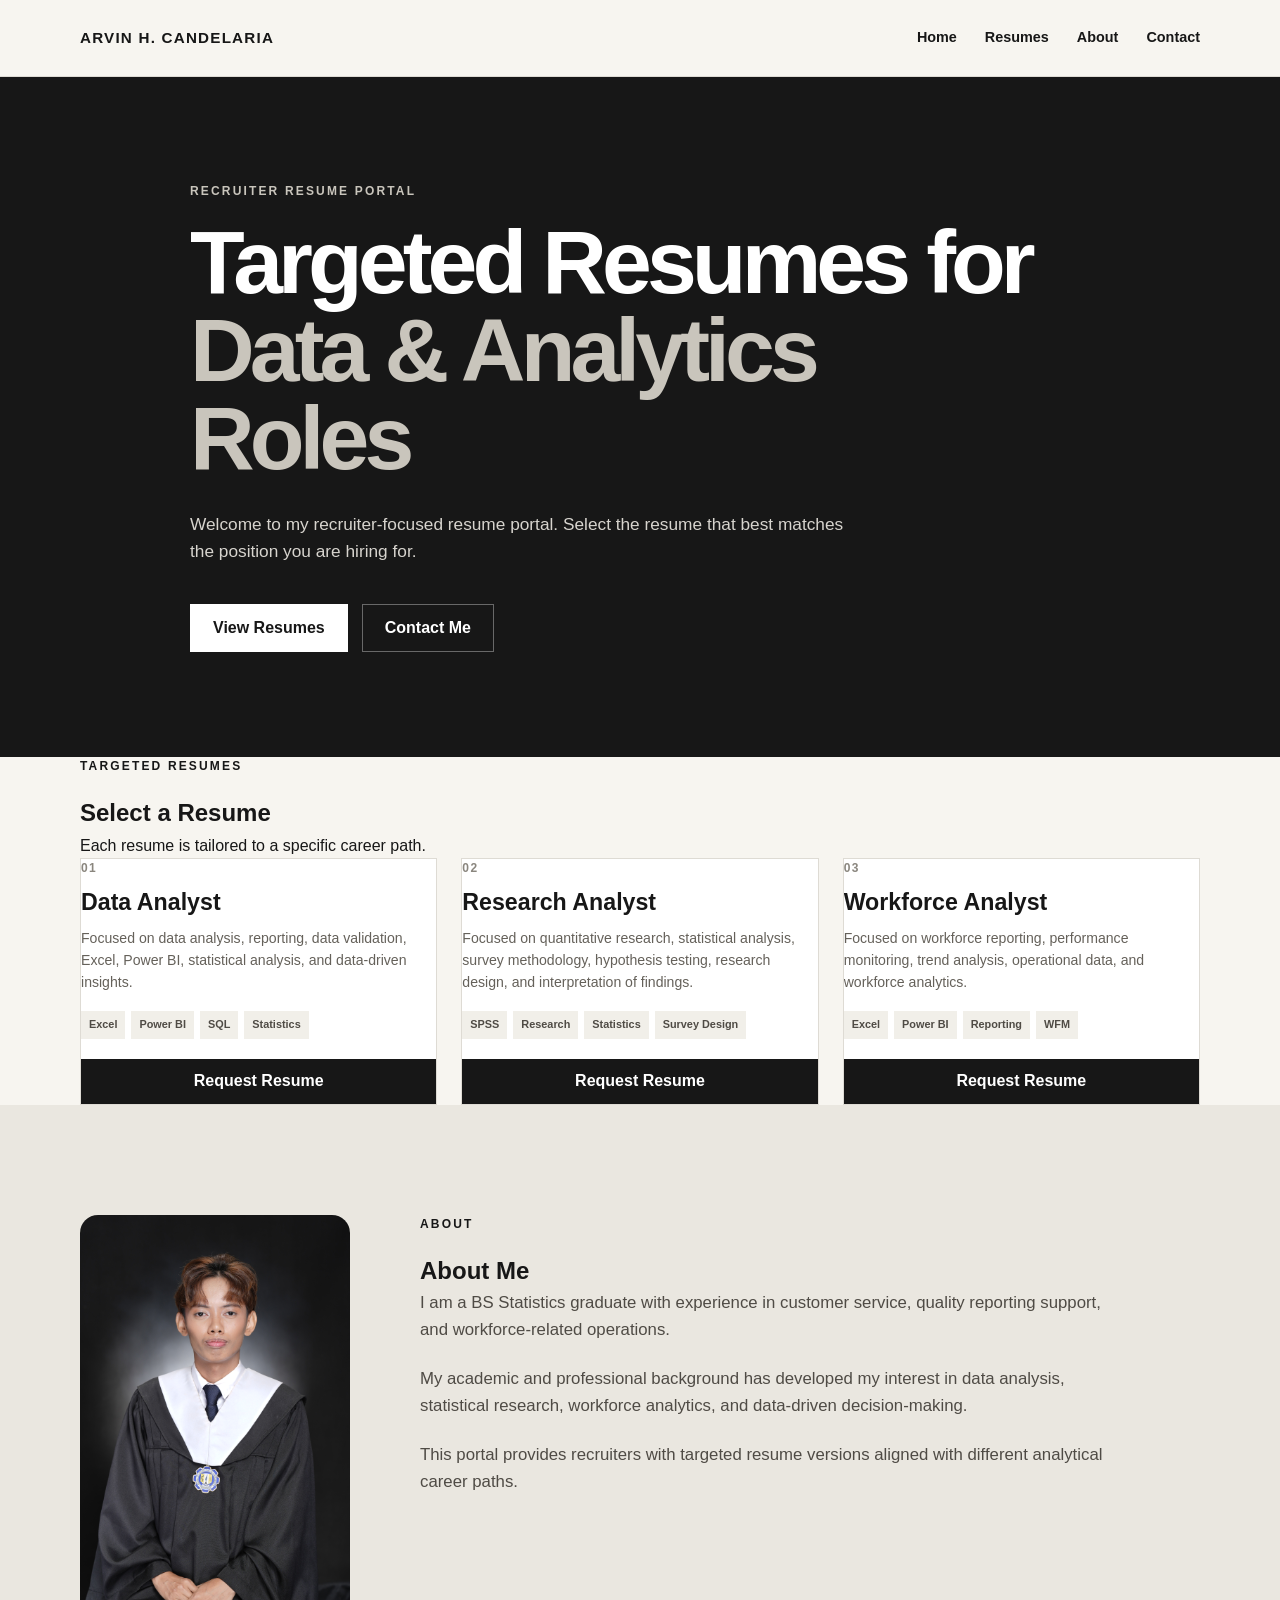
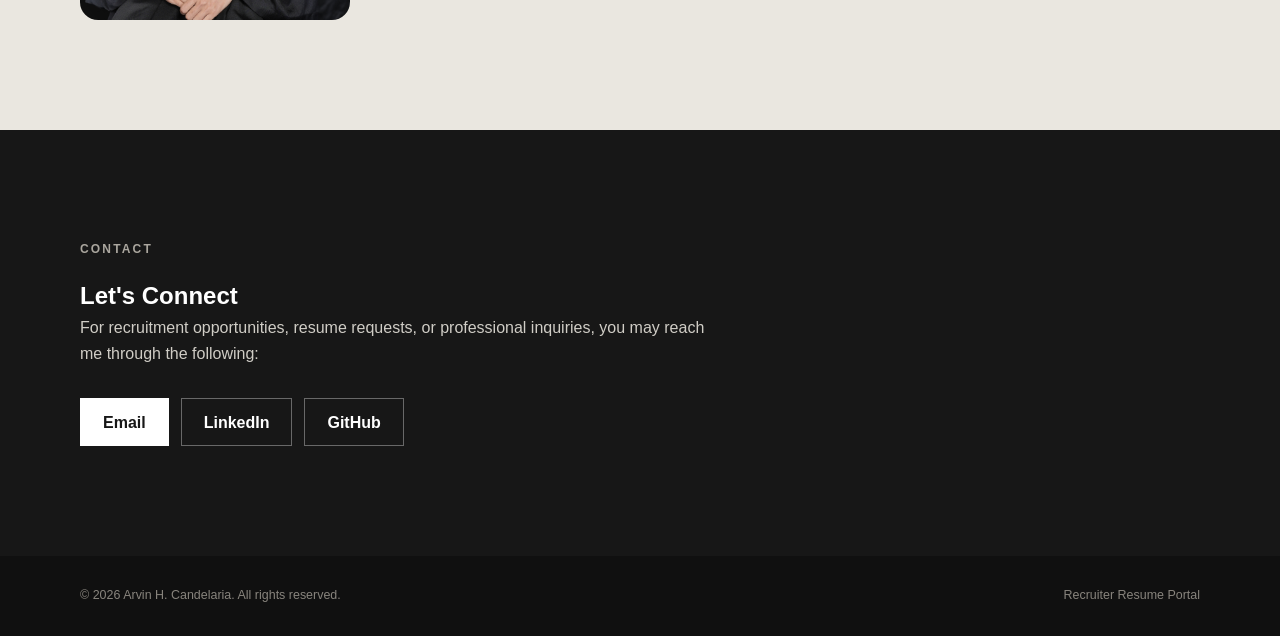
==== index.html @ 276e4432 "Refactor resumes section in index.html" ====
<!DOCTYPE html>
<html lang="en">
<head>
    <meta charset="UTF-8">
    <meta name="viewport" content="width=device-width, initial-scale=1.0">

    <title>Arvin H. Candelaria | Recruiter Resume Portal</title>

    <meta name="description"
          content="Recruiter-focused resume portal showcasing targeted resumes for Data Analyst, Research Analyst, and Workforce Analyst roles.">

    <link rel="stylesheet" href="style.css">
</head>

<body>

    <!-- ================= NAVIGATION ================= -->
    <header class="navbar">
        <div class="container nav-container">

            <a href="#home" class="logo">
                ARVIN H. CANDELARIA
            </a>

            <nav class="nav-links">
                <a href="#home">Home</a>
                <a href="#resumes">Resumes</a>
                <a href="#about">About</a>
                <a href="#contact">Contact</a>
            </nav>

        </div>
    </header>


    <!-- ================= HERO ================= -->
    <main>

        <section id="home" class="hero">
            <div class="container hero-content">

                <p class="eyebrow">RECRUITER RESUME PORTAL</p>

                <h1>
                    Targeted Resumes for
                    <span>Data & Analytics Roles</span>
                </h1>

                <p class="hero-description">
                    Welcome to my recruiter-focused resume portal.
                    Select the resume that best matches the position you are hiring for.
                </p>

                <div class="hero-buttons">
                    <a href="#resumes" class="primary-btn">
                        View Resumes
                    </a>

                    <a href="#contact" class="secondary-btn">
                        Contact Me
                    </a>
                </div>

            </div>
        </section>


        <!-- ================= RESUMES ================= -->
        <section id="resumes" class="resume-section">

            <div class="container">

                <div class="section-heading">
                    <p class="eyebrow">TARGETED RESUMES</p>

                    <h2>
                        Select a Resume
                    </h2>

                    <p>
                        Each resume is tailored to a specific career path.
                    </p>
                </div>


                <div class="resume-grid">

                    <!-- DATA ANALYST -->
                    <article class="resume-card">

                        <div class="card-number">
                            01
                        </div>

                        <h3>
                            Data Analyst
                        </h3>

                        <p>
                            Focused on data analysis, reporting, data validation,
                            Excel, Power BI, statistical analysis, and
                            data-driven insights.
                        </p>

                        <div class="skills-list">
                            <span>Excel</span>
                            <span>Power BI</span>
                            <span>SQL</span>
                            <span>Statistics</span>
                        </div>

                        <button
                            class="request-btn"
                            data-resume="Data Analyst Resume">
                            Request Resume
                        </button>

                    </article>


                    <!-- RESEARCH ANALYST -->
                    <article class="resume-card">

                        <div class="card-number">
                            02
                        </div>

                        <h3>
                            Research Analyst
                        </h3>

                        <p>
                            Focused on quantitative research, statistical analysis,
                            survey methodology, hypothesis testing, research design,
                            and interpretation of findings.
                        </p>

                        <div class="skills-list">
                            <span>SPSS</span>
                            <span>Research</span>
                            <span>Statistics</span>
                            <span>Survey Design</span>
                        </div>

                        <button
                            class="request-btn"
                            data-resume="Research Analyst Resume">
                            Request Resume
                        </button>

                    </article>


                    <!-- WORKFORCE ANALYST -->
                    <article class="resume-card">

                        <div class="card-number">
                            03
                        </div>

                        <h3>
                            Workforce Analyst
                        </h3>

                        <p>
                            Focused on workforce reporting, performance monitoring,
                            trend analysis, operational data, and workforce
                            analytics.
                        </p>

                        <div class="skills-list">
                            <span>Excel</span>
                            <span>Power BI</span>
                            <span>Reporting</span>
                            <span>WFM</span>
                        </div>

                        <button
                            class="request-btn"
                            data-resume="Workforce Analyst Resume">
                            Request Resume
                        </button>

                    </article>

                </div>

            </div>

        </section>


        <!-- ================= ABOUT ================= -->
        <section id="about" class="about-section">

            <div class="container about-content">

    <div class="about-photo">
        <img
            src="CHOSEN_2208_CANDELARIA_ARVIN22231.JPG"
            alt="GraduationPhoto">
    </div>

    <div class="about-info">

        <div class="section-heading">
            <p class="eyebrow">ABOUT</p>

            <h2>
                About Me
            </h2>
        </div>

        <div class="about-text">

            <p>
                I am a BS Statistics graduate with experience in
                customer service, quality reporting support, and
                workforce-related operations.
            </p>

            <p>
                My academic and professional background has developed
                my interest in data analysis, statistical research,
                workforce analytics, and data-driven decision-making.
            </p>

            <p>
                This portal provides recruiters with targeted resume
                versions aligned with different analytical career paths.
            </p>

        </div>

    </div>

</div>

        </section>


        <!-- ================= CONTACT ================= -->
        <section id="contact" class="contact-section">

            <div class="container contact-content">

                <p class="eyebrow">CONTACT</p>

                <h2>
                    Let's Connect
                </h2>

                <p>
    For recruitment opportunities, resume requests,
    or professional inquiries, you may reach me through
    the following:

                <div class="contact-buttons">

                    <a
                        href="mailto:arvin.candelaria0410@gmail.com"
                        class="primary-btn">
                        Email
                    </a>

                    <a
                        href="https://www.linkedin.com/in/arvincandelaria/"
                        target="_blank"
                        rel="noopener noreferrer"
                        class="secondary-btn">
                        LinkedIn
                    </a>

                    <a
                        href="https://github.com/arvincandelaria-lab"
                        target="_blank"
                        rel="noopener noreferrer"
                        class="secondary-btn">
                        GitHub
                    </a>

                </div>

            </div>

        </section>

    </main>


    <!-- ================= FOOTER ================= -->
    <footer class="footer">

        <div class="container">

            <p>
                © 2026 Arvin H. Candelaria. All rights reserved.
            </p>

            <p>
                Recruiter Resume Portal
            </p>

        </div>

    </footer>


    <!-- ================= REQUEST RESUME MODAL ================= -->

    <div
        id="resumeModal"
        class="modal"
        aria-hidden="true">

        <div class="modal-overlay"></div>

        <div
            class="modal-content"
            role="dialog"
            aria-modal="true"
            aria-labelledby="modalTitle">

            <button
                type="button"
                class="close-modal"
                aria-label="Close">
                &times;
            </button>

            <p class="eyebrow">
                RESUME REQUEST
            </p>

            <h2 id="modalTitle">
                Request Resume
            </h2>

            <p class="modal-description">
                Please provide your professional information.
                Your request will be reviewed before the appropriate
                resume is provided.
            </p>


            <!-- FORM -->
            <form
                id="resumeRequestForm"
                action="https://formspree.io/f/xqpkykqa"
                method="POST">

                <!-- Hidden fields -->
                <input
                    type="hidden"
                    name="requested_resume"
                    id="requestedResume">

                <input
                    type="hidden"
                    name="_subject"
                    id="emailSubject"
                    value="Resume Request">

                <!-- Honeypot spam protection -->
                <input
                    type="text"
                    name="_gotcha"
                    style="display:none">


                <!-- NAME -->
                <div class="form-group">

                    <label for="name">
                        Full Name *
                    </label>

                    <input
                        type="text"
                        id="name"
                        name="name"
                        placeholder="Your full name"
                        required>

                </div>


                <!-- COMPANY -->
                <div class="form-group">

                    <label for="company">
                        Company *
                    </label>

                    <input
                        type="text"
                        id="company"
                        name="company"
                        placeholder="Company name"
                        required>

                </div>


                <!-- EMAIL -->
                <div class="form-group">

                    <label for="email">
                        Work Email *
                    </label>

                    <input
                        type="email"
                        id="email"
                        name="email"
                        placeholder="name@company.com"
                        required>

                </div>


                <!-- POSITION -->
                <div class="form-group">

                    <label for="position">
                        Position Hiring For *
                    </label>

                    <input
                        type="text"
                        id="position"
                        name="position"
                        placeholder="e.g. Data Analyst"
                        required>

                </div>


                <!-- MESSAGE -->
                <div class="form-group">

                    <label for="message">
                        Message
                    </label>

                    <textarea
                        id="message"
                        name="message"
                        rows="4"
                        placeholder="Optional message"></textarea>

                </div>


                <!-- SUBMIT -->
                <button
                    type="submit"
                    class="submit-btn">
                    Submit Resume Request
                </button>

                <p class="form-note">
                    Your information will be used only to respond
                    to your resume request.
                </p>

            </form>

        </div>

    </div>


    <!-- JAVASCRIPT -->
    <script src="script.js"></script>

</body>
</html>
---- style.css ----
/* =========================
   RESET & GLOBAL
========================= */

* {
    margin: 0;
    padding: 0;
    box-sizing: border-box;
}

html {
    scroll-behavior: smooth;
}

body {
    font-family: Arial, Helvetica, sans-serif;
    background: #f7f5f0;
    color: #171717;
    line-height: 1.6;
}

a {
    color: inherit;
    text-decoration: none;
}

button,
input,
textarea {
    font: inherit;
}

.container {
    width: min(1120px, 90%);
    margin: 0 auto;
}


/* =========================
   NAVIGATION
========================= */

.navbar {
    position: sticky;
    top: 0;
    z-index: 1000;
    background: rgba(247, 245, 240, 0.96);
    border-bottom: 1px solid #dedbd4;
    backdrop-filter: blur(10px);
}

.nav-container {
    min-height: 76px;
    display: flex;
    align-items: center;
    justify-content: space-between;
    gap: 30px;
}

.logo {
    font-size: 0.95rem;
    font-weight: 800;
    letter-spacing: 0.08em;
}

.nav-links {
    display: flex;
    align-items: center;
    gap: 28px;
}

.nav-links a {
    font-size: 0.9rem;
    font-weight: 600;
    transition: opacity 0.2s ease;
}

.nav-links a:hover {
    opacity: 0.55;
}


/* =========================
   HERO
========================= */

.hero {
    min-height: 680px;
    display: flex;
    align-items: center;
    padding: 100px 0;
    background: #171717;
    color: #ffffff;
}

.hero-content {
    max-width: 900px;
}

.eyebrow {
    margin-bottom: 18px;
    font-size: 0.75rem;
    font-weight: 800;
    letter-spacing: 0.18em;
    text-transform: uppercase;
}

.hero .eyebrow {
    color: #c9c5bc;
}

.hero h1 {
    max-width: 850px;
    margin-bottom: 28px;
    font-size: clamp(3rem, 7vw, 6.5rem);
    line-height: 0.98;
    letter-spacing: -0.055em;
}

.hero h1 span {
    display: block;
    color: #c9c5bc;
}

.hero-description {
    max-width: 680px;
    margin-bottom: 38px;
    color: #d7d4ce;
    font-size: 1.08rem;
}

.hero-buttons {
    display: flex;
    flex-wrap: wrap;
    gap: 14px;
}


/* =========================
   BUTTONS
========================= */

.primary-btn,
.secondary-btn,
.request-btn,
.submit-btn {
    display: inline-flex;
    align-items: center;
    justify-content: center;
    min-height: 48px;
    padding: 0 22px;
    border: 1px solid transparent;
    cursor: pointer;
    font-weight: 700;
    transition:
        transform 0.2s ease,
        background 0.2s ease,
        color 0.2s ease,
        border-color 0.2s ease;
}

.primary-btn:hover,
.secondary-btn:hover,
.request-btn:hover,
.submit-btn:hover {
    transform: translateY(-2px);
}

.primary-btn {
    background: #ffffff;
    color: #171717;
}

.primary-btn:hover {
    background: #e8e5df;
}

.secondary-btn {
    background: transparent;
    color: #ffffff;
    border-color: #686868;
}

.secondary-btn:hover {
    background: #ffffff;
    color: #171717;
}


```css

/* =========================
   RESUME GRID
========================= */

.resume-grid {
  width: 100%;
  display: grid;

  grid-template-columns: repeat(3, minmax(0, 1fr));

  gap: 22px;
  align-items: stretch;
}


/* =========================
   RESUME CARD
========================= */

.resume-card {
  min-width: 0;
  min-height: 500px;

  display: flex;
  flex-direction: column;

  padding: 0;

  background: #ffffff;
  border: 1px solid #dedbd4;

  overflow: hidden;

  transition:
    transform 0.25s ease,
    box-shadow 0.25s ease;
}

.resume-card:hover {
  transform: translateY(-7px);
  box-shadow: 0 18px 45px rgba(0, 0, 0, 0.08);
}


/* =========================
   IMAGE
========================= */

.card-image {
  width: 100%;
  height: 170px;

  overflow: hidden;
  flex-shrink: 0;

  background: #eeeae3;
}

.card-image img {
  width: 100%;
  height: 100%;

  display: block;

  object-fit: cover;
  object-position: center;

  transition: transform 0.4s ease;
}

.resume-card:hover .card-image img {
  transform: scale(1.04);
}


/* =========================
   CONTENT
========================= */

.card-content {
  flex: 1;

  display: flex;
  flex-direction: column;

  padding: 25px;
}

.card-number {
  margin-bottom: 12px;

  color: #8a867e;
  font-size: 0.75rem;
  font-weight: 800;
  letter-spacing: 0.12em;
}

.resume-card h3 {
  margin-bottom: 12px;

  font-size: 1.45rem;
  line-height: 1.1;
}

.resume-card p {
  margin-bottom: 18px;

  color: #65615a;
  font-size: 0.88rem;
  line-height: 1.55;
}

.skills-list {
  display: flex;
  flex-wrap: wrap;

  gap: 6px;

  margin-bottom: 20px;
}

.skills-list span {
  padding: 5px 8px;

  background: #f1efe9;

  color: #4f4b45;

  font-size: 0.68rem;
  font-weight: 700;
}

.request-btn {
  width: 100%;

  margin-top: auto;

  min-height: 45px;

  background: #171717;
  color: #ffffff;
}

.request-btn:hover {
  background: #343434;
}


/* =========================
   TABLET
========================= */

@media (max-width: 900px) {

  .resume-grid {
    grid-template-columns: 1fr;
  }

}


/* =========================
   MOBILE
========================= */

@media (max-width: 650px) {

  .resume-grid {
    grid-template-columns: 1fr;
    gap: 18px;
  }

  .card-image {
    height: 190px;
  }

  .card-content {
    padding: 22px;
  }

}


/* =========================
   ABOUT
========================= */

.about-section {
    padding: 110px 0;
    background: #eae7e0;
}

.about-content {
    display: grid;
    grid-template-columns: 270px minmax(0, 1fr);
    gap: 70px;
    align-items: stretch;
}

/* LEFT PHOTO */
.about-photo {
    width: 270px;
    height: 100%;
    min-height: 0;
    margin: 0;
    overflow: hidden;
    border-radius: 18px;
    align-self: stretch;
}

.about-photo img {
    width: 100%;
    height: 100%;
    display: block;
    object-fit: cover;
    object-position: center 20%;
}

/* RIGHT CONTENT */
.about-info {
    min-width: 0;
}

.about-text {
    max-width: 700px;
}

.about-text p {
    margin-bottom: 22px;
    color: #4f4b45;
    font-size: 1.05rem;
}

/* =========================
   CONTACT
========================= */

.contact-section {
    padding: 110px 0;
    background: #171717;
    color: #ffffff;
}

.contact-section .eyebrow {
    color: #aaa69e;
}

.contact-section p:not(.eyebrow) {
    max-width: 650px;
    margin-bottom: 32px;
    color: #d0cdc6;
}

.contact-buttons {
    display: flex;
    flex-wrap: wrap;
    gap: 12px;
}

.contact-buttons .secondary-btn {
    color: #ffffff;
}


/* =========================
   FOOTER
========================= */

.footer {
    padding: 30px 0;
    background: #101010;
    color: #88847d;
    font-size: 0.78rem;
}

.footer .container {
    display: flex;
    justify-content: space-between;
    gap: 20px;
}


/* =========================
   MODAL
========================= */

.modal {
    position: fixed;
    inset: 0;
    z-index: 2000;
    display: none;
    align-items: center;
    justify-content: center;
    padding: 25px;
}

.modal.active {
    display: flex;
}

.modal-overlay {
    position: absolute;
    inset: 0;
    background: rgba(0, 0, 0, 0.72);
}

.modal-content {
    position: relative;
    z-index: 1;
    width: min(620px, 100%);
    max-height: 90vh;
    overflow-y: auto;
    padding: 45px;
    background: #ffffff;
    color: #171717;
    box-shadow: 0 25px 80px rgba(0, 0, 0, 0.3);
}

.close-modal {
    position: absolute;
    top: 16px;
    right: 20px;
    width: 38px;
    height: 38px;
    border: none;
    background: transparent;
    color: #444;
    cursor: pointer;
    font-size: 2rem;
    line-height: 1;
}

.modal-content .eyebrow {
    color: #68645d;
}

.modal-content h2 {
    margin-bottom: 12px;
    font-size: 2.2rem;
    letter-spacing: -0.04em;
}

.modal-description {
    margin-bottom: 30px;
    color: #68645d;
    font-size: 0.92rem;
}


/* =========================
   FORM
========================= */

.form-group {
    margin-bottom: 19px;
}

.form-group label {
    display: block;
    margin-bottom: 7px;
    font-size: 0.82rem;
    font-weight: 800;
}

.form-group input,
.form-group textarea {
    width: 100%;
    padding: 13px 14px;
    border: 1px solid #d5d1c9;
    outline: none;
    background: #faf9f6;
    color: #171717;
    transition: border-color 0.2s ease;
}

.form-group input:focus,
.form-group textarea:focus {
    border-color: #171717;
}

.form-group textarea {
    resize: vertical;
    min-height: 110px;
}

.submit-btn {
    width: 100%;
    margin-top: 5px;
    background: #171717;
    color: #ffffff;
}

.submit-btn:hover {
    background: #343434;
}

.form-note {
    margin-top: 14px;
    color: #858178;
    font-size: 0.72rem;
    text-align: center;
}


/* =========================
   RESPONSIVE
========================= */

@media (max-width: 900px) {

    .resume-grid {
        grid-template-columns: 1fr;
    }

    .resume-card {
        min-height: auto;
    }

    .about-content {
        grid-template-columns: 1fr;
        gap: 35px;
    }

    .hero {
        min-height: 600px;
    }
}


@media (max-width: 650px) {

    .nav-container {
        min-height: 65px;
    }

    .nav-links {
        display: none;
    }

    .hero {
        padding: 80px 0;
    }

    .hero h1 {
        font-size: clamp(2.8rem, 14vw, 4.5rem);
    }

    .hero-description {
        font-size: 0.98rem;
    }

    .resume-section,
    .about-section,
    .contact-section {
        padding: 80px 0;
    }

    .resume-card {
        padding: 30px;
    }

    .modal-content {
        padding: 35px 25px;
    }

    .footer .container {
        flex-direction: column;
    }

    .primary-btn,
    .secondary-btn {
        width: 100%;
    }
}

/* =====================================
   FORCE RESUME CARDS TO 3 COLUMNS
===================================== */

#resumes .resume-grid {
    display: grid !important;
    grid-template-columns: repeat(3, minmax(0, 1fr)) !important;
    gap: 24px !important;
    width: 100% !important;
}

#resumes .resume-card {
    width: 100% !important;
    min-width: 0 !important;
    min-height: 0 !important;
    height: 100% !important;
    padding: 0 !important;
    display: flex !important;
    flex-direction: column !important;
}


/* IMAGE */

#resumes .card-image {
    width: 100%;
    height: 180px;
    overflow: hidden;
    flex-shrink: 0;
}

#resumes .card-image img {
    width: 100%;
    height: 100%;
    display: block;
    object-fit: cover;
}


/* CONTENT */

#resumes .card-content {
    flex: 1;
    display: flex;
    flex-direction: column;
    padding: 25px;
}


/* BUTTON */

#resumes .request-btn {
    margin-top: auto;
}


/* ONLY TABLET / MOBILE */

@media (max-width: 900px) {

    #resumes .resume-grid {
        grid-template-columns: repeat(2, minmax(0, 1fr)) !important;
    }

}

@media (max-width: 600px) {

    #resumes .resume-grid {
        grid-template-columns: 1fr !important;
    }

}
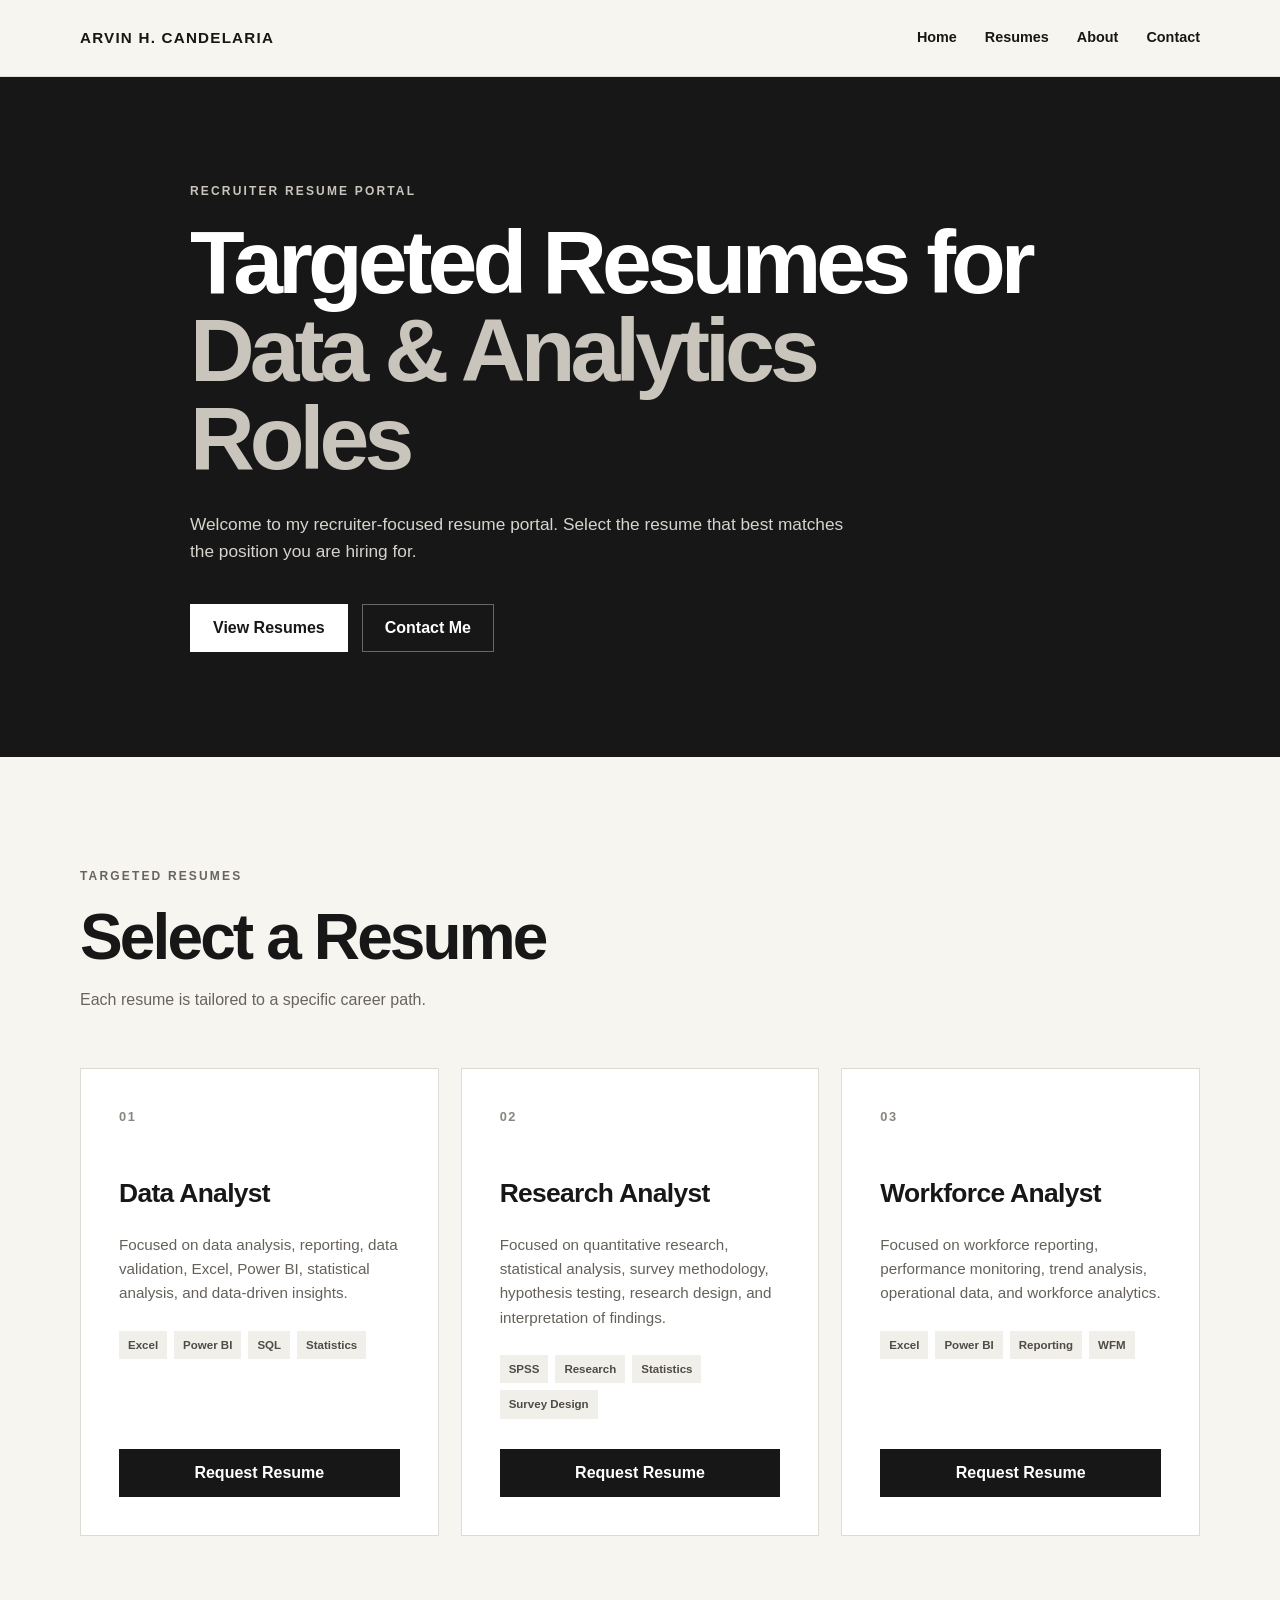
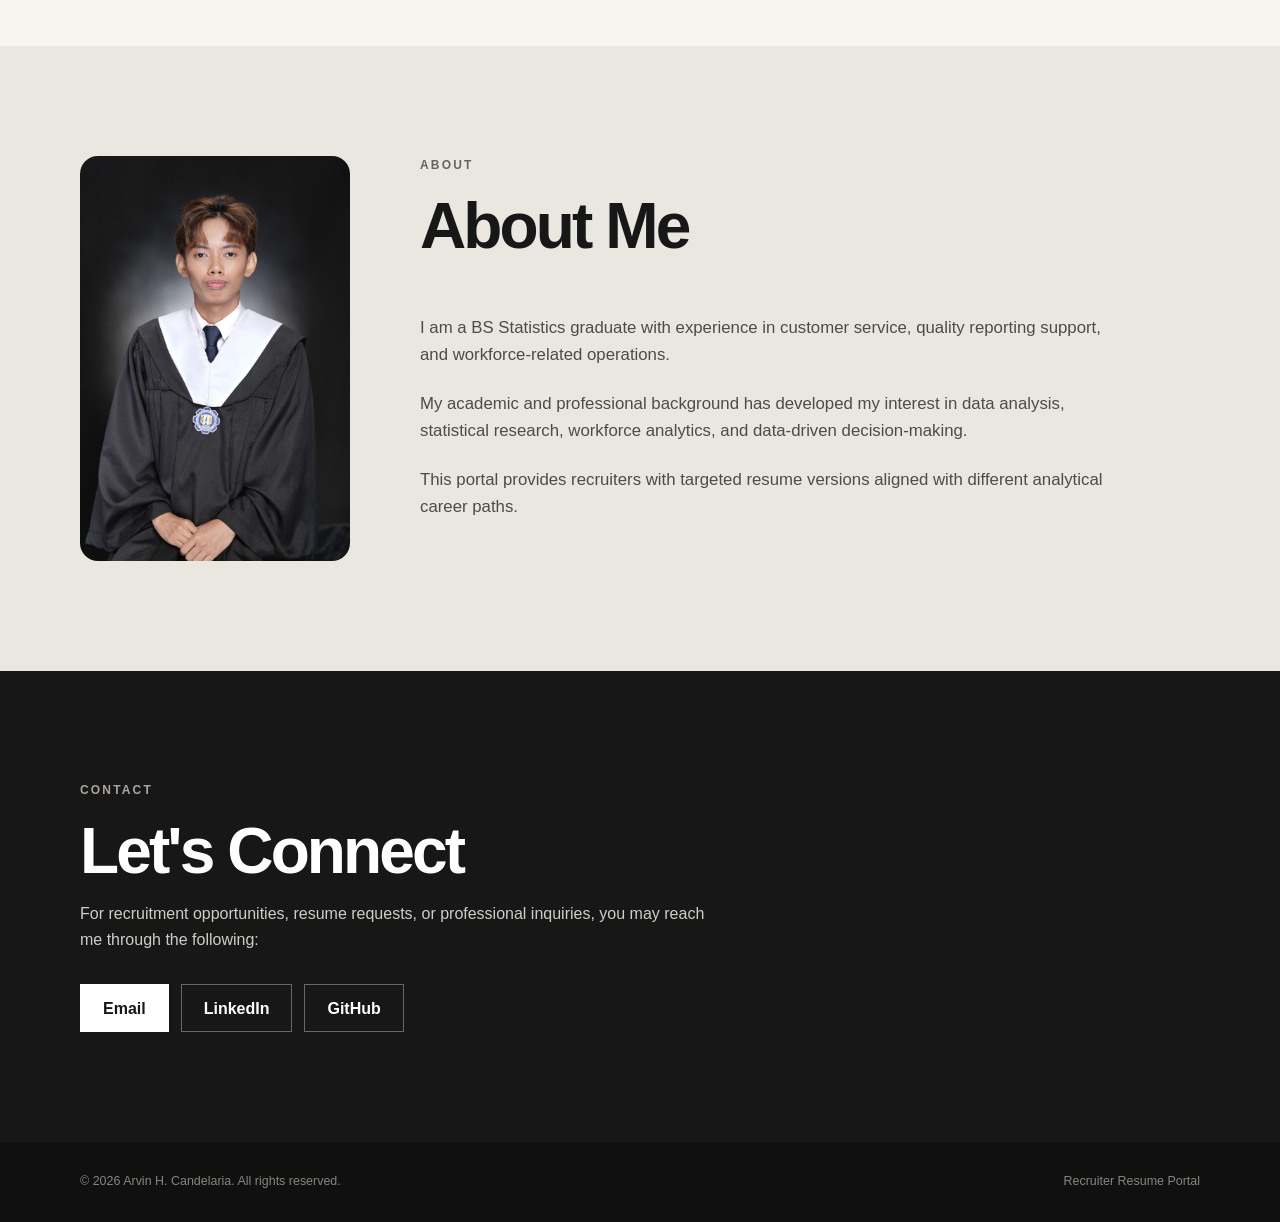
==== commit e5bf6f3b: "Fix HTML formatting issues" ====
--- a/index.html
+++ b/index.html
@@ -476,3 +476,4 @@
 
 </body>
 </html>
+
--- a/style.css
+++ b/style.css
@@ -187,188 +187,105 @@
 }
 
 
-```css
-
-/* =========================
-   RESUME GRID
-========================= */
+/* =========================
+   RESUME SECTION
+========================= */
+
+.resume-section {
+    padding: 110px 0;
+    background: #f7f5f0;
+}
+
+.section-heading {
+    max-width: 700px;
+    margin-bottom: 55px;
+}
+
+.section-heading .eyebrow {
+    color: #68645d;
+}
+
+.section-heading h2,
+.about-section h2,
+.contact-section h2 {
+    margin-bottom: 16px;
+    font-size: clamp(2.3rem, 5vw, 4rem);
+    line-height: 1.05;
+    letter-spacing: -0.045em;
+}
+
+.section-heading p:last-child {
+    color: #68645d;
+}
 
 .resume-grid {
-  width: 100%;
-  display: grid;
-
-  grid-template-columns: repeat(3, minmax(0, 1fr));
-
-  gap: 22px;
-  align-items: stretch;
-}
-
-
-/* =========================
-   RESUME CARD
-========================= */
+    display: grid;
+    grid-template-columns: repeat(3, 1fr);
+    gap: 22px;
+}
 
 .resume-card {
-  min-width: 0;
-  min-height: 500px;
-
-  display: flex;
-  flex-direction: column;
-
-  padding: 0;
-
-  background: #ffffff;
-  border: 1px solid #dedbd4;
-
-  overflow: hidden;
-
-  transition:
-    transform 0.25s ease,
-    box-shadow 0.25s ease;
+    position: relative;
+    min-height: 450px;
+    display: flex;
+    flex-direction: column;
+    padding: 38px;
+    background: #ffffff;
+    border: 1px solid #dedbd4;
+    transition:
+        transform 0.25s ease,
+        box-shadow 0.25s ease;
 }
 
 .resume-card:hover {
-  transform: translateY(-7px);
-  box-shadow: 0 18px 45px rgba(0, 0, 0, 0.08);
-}
-
-
-/* =========================
-   IMAGE
-========================= */
-
-.card-image {
-  width: 100%;
-  height: 170px;
-
-  overflow: hidden;
-  flex-shrink: 0;
-
-  background: #eeeae3;
-}
-
-.card-image img {
-  width: 100%;
-  height: 100%;
-
-  display: block;
-
-  object-fit: cover;
-  object-position: center;
-
-  transition: transform 0.4s ease;
-}
-
-.resume-card:hover .card-image img {
-  transform: scale(1.04);
-}
-
-
-/* =========================
-   CONTENT
-========================= */
-
-.card-content {
-  flex: 1;
-
-  display: flex;
-  flex-direction: column;
-
-  padding: 25px;
+    transform: translateY(-7px);
+    box-shadow: 0 18px 45px rgba(0, 0, 0, 0.08);
 }
 
 .card-number {
-  margin-bottom: 12px;
-
-  color: #8a867e;
-  font-size: 0.75rem;
-  font-weight: 800;
-  letter-spacing: 0.12em;
+    margin-bottom: 45px;
+    color: #8a867e;
+    font-size: 0.8rem;
+    font-weight: 800;
+    letter-spacing: 0.12em;
 }
 
 .resume-card h3 {
-  margin-bottom: 12px;
-
-  font-size: 1.45rem;
-  line-height: 1.1;
+    margin-bottom: 18px;
+    font-size: 1.65rem;
+    letter-spacing: -0.025em;
 }
 
 .resume-card p {
-  margin-bottom: 18px;
-
-  color: #65615a;
-  font-size: 0.88rem;
-  line-height: 1.55;
+    margin-bottom: 25px;
+    color: #65615a;
+    font-size: 0.95rem;
 }
 
 .skills-list {
-  display: flex;
-  flex-wrap: wrap;
-
-  gap: 6px;
-
-  margin-bottom: 20px;
+    display: flex;
+    flex-wrap: wrap;
+    gap: 7px;
+    margin-bottom: 30px;
 }
 
 .skills-list span {
-  padding: 5px 8px;
-
-  background: #f1efe9;
-
-  color: #4f4b45;
-
-  font-size: 0.68rem;
-  font-weight: 700;
+    padding: 5px 9px;
+    background: #f1efe9;
+    color: #4f4b45;
+    font-size: 0.72rem;
+    font-weight: 700;
 }
 
 .request-btn {
-  width: 100%;
-
-  margin-top: auto;
-
-  min-height: 45px;
-
-  background: #171717;
-  color: #ffffff;
+    width: 100%;
+    margin-top: auto;
+    background: #171717;
+    color: #ffffff;
 }
 
 .request-btn:hover {
-  background: #343434;
-}
-
-
-/* =========================
-   TABLET
-========================= */
-
-@media (max-width: 900px) {
-
-  .resume-grid {
-    grid-template-columns: 1fr;
-  }
-
-}
-
-
-/* =========================
-   MOBILE
-========================= */
-
-@media (max-width: 650px) {
-
-  .resume-grid {
-    grid-template-columns: 1fr;
-    gap: 18px;
-  }
-
-  .card-image {
-    height: 190px;
-  }
-
-  .card-content {
-    padding: 22px;
-  }
-
+    background: #343434;
 }
 
 
@@ -663,77 +580,3 @@
         width: 100%;
     }
 }
-
-/* =====================================
-   FORCE RESUME CARDS TO 3 COLUMNS
-===================================== */
-
-#resumes .resume-grid {
-    display: grid !important;
-    grid-template-columns: repeat(3, minmax(0, 1fr)) !important;
-    gap: 24px !important;
-    width: 100% !important;
-}
-
-#resumes .resume-card {
-    width: 100% !important;
-    min-width: 0 !important;
-    min-height: 0 !important;
-    height: 100% !important;
-    padding: 0 !important;
-    display: flex !important;
-    flex-direction: column !important;
-}
-
-
-/* IMAGE */
-
-#resumes .card-image {
-    width: 100%;
-    height: 180px;
-    overflow: hidden;
-    flex-shrink: 0;
-}
-
-#resumes .card-image img {
-    width: 100%;
-    height: 100%;
-    display: block;
-    object-fit: cover;
-}
-
-
-/* CONTENT */
-
-#resumes .card-content {
-    flex: 1;
-    display: flex;
-    flex-direction: column;
-    padding: 25px;
-}
-
-
-/* BUTTON */
-
-#resumes .request-btn {
-    margin-top: auto;
-}
-
-
-/* ONLY TABLET / MOBILE */
-
-@media (max-width: 900px) {
-
-    #resumes .resume-grid {
-        grid-template-columns: repeat(2, minmax(0, 1fr)) !important;
-    }
-
-}
-
-@media (max-width: 600px) {
-
-    #resumes .resume-grid {
-        grid-template-columns: 1fr !important;
-    }
-
-}
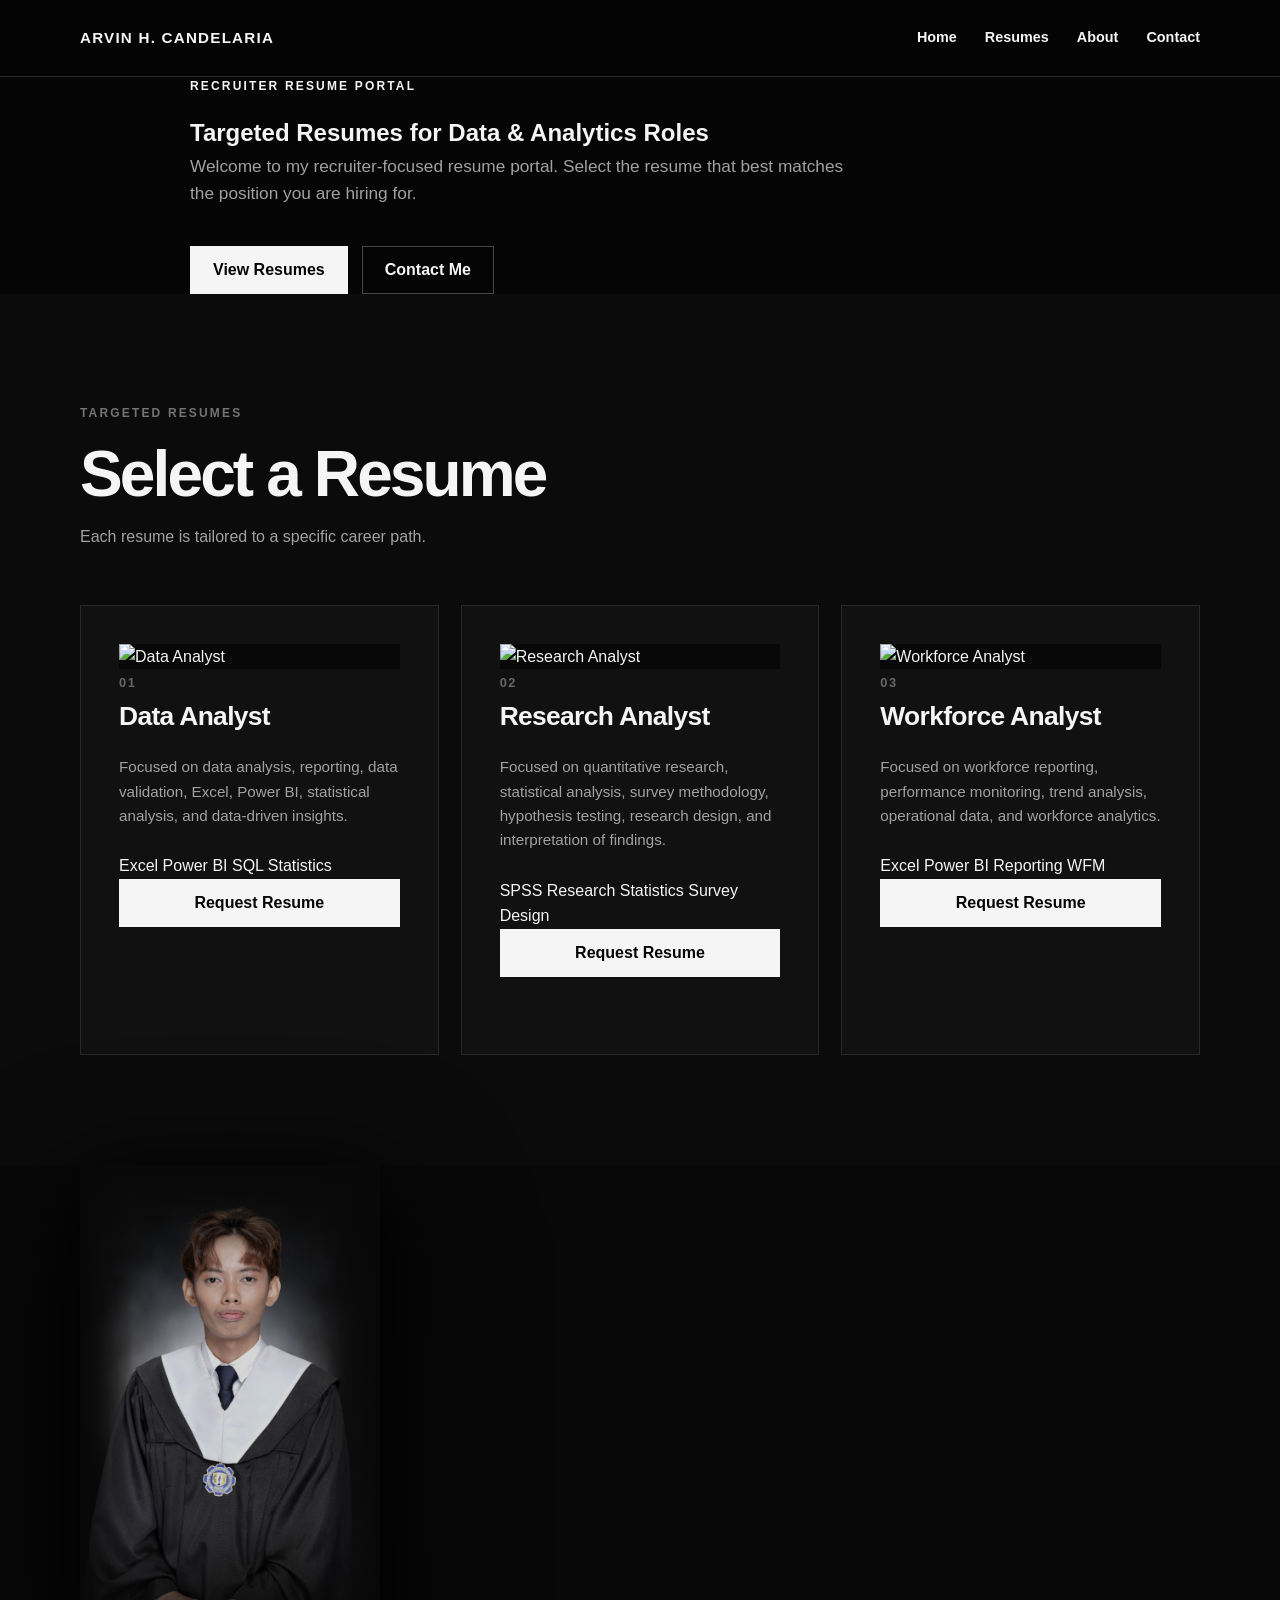
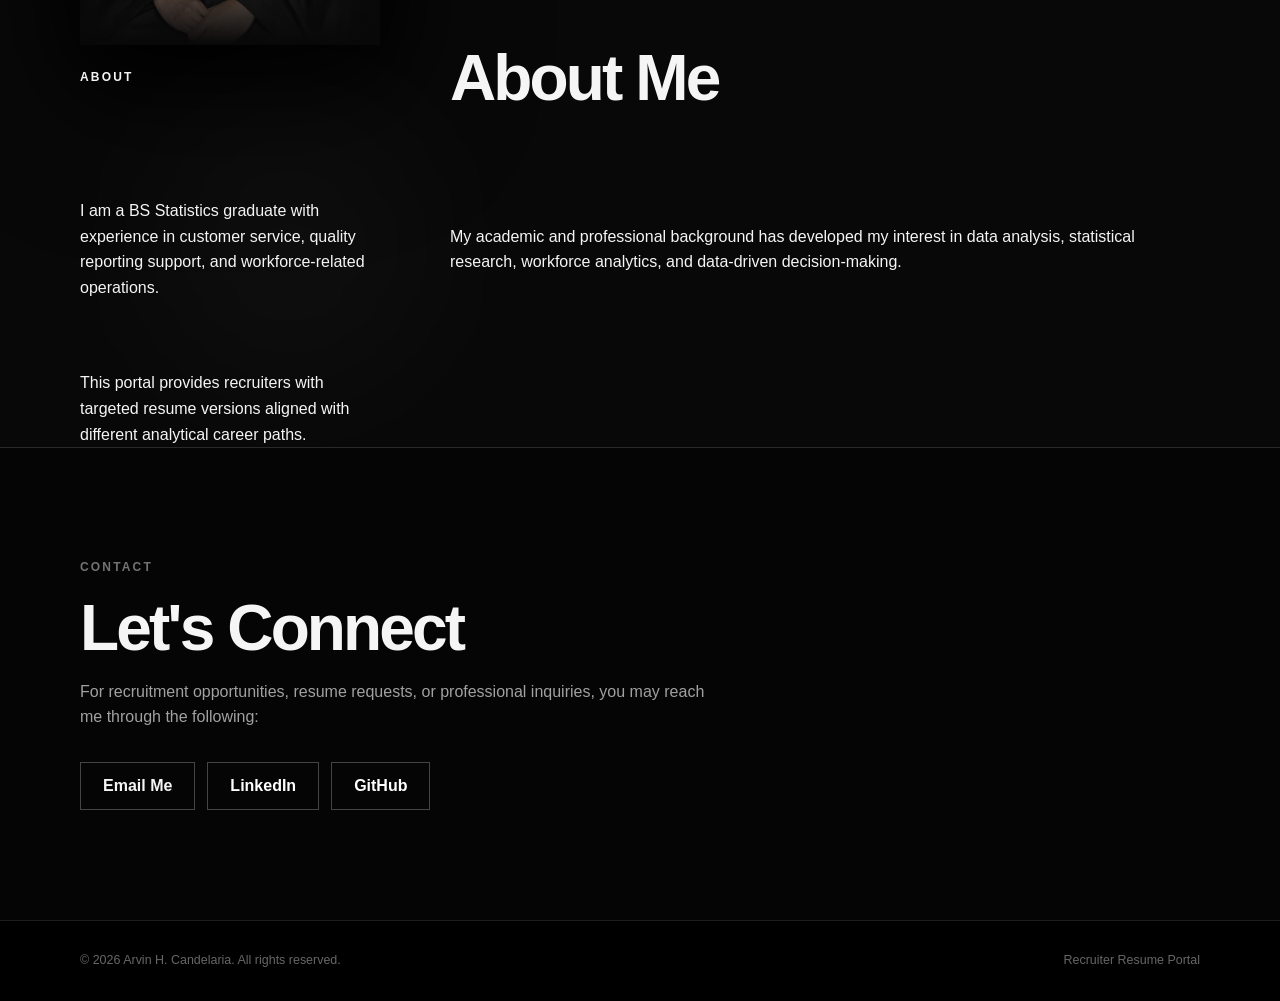
==== commit 5fd9b53b: "Refactor index.html for improved layout and content Updated the structure and content of the hero an" ====
--- a/index.html
+++ b/index.html
@@ -34,75 +34,77 @@
 
 
     <!-- ================= HERO ================= -->
-    <main>
-
-        <section id="home" class="hero">
-            <div class="container hero-content">
-
-                <p class="eyebrow">RECRUITER RESUME PORTAL</p>
-
-                <h1>
-                    Targeted Resumes for
-                    <span>Data & Analytics Roles</span>
-                </h1>
-
-                <p class="hero-description">
-                    Welcome to my recruiter-focused resume portal.
-                    Select the resume that best matches the position you are hiring for.
+<main id="slide-container">
+
+    <!-- SLIDE 1: HOME -->
+    <section id="home" class="slide hero-section">
+        <div class="container hero-content">
+
+            <p class="eyebrow">RECRUITER RESUME PORTAL</p>
+
+            <h1>
+                Targeted Resumes for
+                <span>Data & Analytics Roles</span>
+            </h1>
+
+            <p class="hero-description">
+                Welcome to my recruiter-focused resume portal.
+                Select the resume that best matches the position you are hiring for.
+            </p>
+
+            <div class="hero-buttons">
+                <a href="#resumes" class="primary-btn slide-link">
+                    View Resumes
+                </a>
+
+                <a href="#contact" class="secondary-btn slide-link">
+                    Contact Me
+                </a>
+            </div>
+
+        </div>
+    </section>
+
+
+    <!-- SLIDE 2: RESUMES -->
+    <section id="resumes" class="slide resume-section">
+
+        <div class="container">
+
+            <div class="section-heading">
+                <p class="eyebrow">TARGETED RESUMES</p>
+                <h2>Select a Resume</h2>
+                <p>
+                    Each resume is tailored to a specific career path.
                 </p>
-
-                <div class="hero-buttons">
-                    <a href="#resumes" class="primary-btn">
-                        View Resumes
-                    </a>
-
-                    <a href="#contact" class="secondary-btn">
-                        Contact Me
-                    </a>
-                </div>
-
-            </div>
-        </section>
-
-
-        <!-- ================= RESUMES ================= -->
-        <section id="resumes" class="resume-section">
-
-            <div class="container">
-
-                <div class="section-heading">
-                    <p class="eyebrow">TARGETED RESUMES</p>
-
-                    <h2>
-                        Select a Resume
-                    </h2>
-
-                    <p>
-                        Each resume is tailored to a specific career path.
-                    </p>
-                </div>
-
-
-                <div class="resume-grid">
-
-                    <!-- DATA ANALYST -->
-                    <article class="resume-card">
-
-                        <div class="card-number">
-                            01
-                        </div>
-
-                        <h3>
-                            Data Analyst
-                        </h3>
+            </div>
+
+
+            <div class="resume-grid">
+
+                <!-- DATA ANALYST -->
+                <article class="resume-card">
+
+                    <div class="card-image">
+                        <img
+                            src="data-analyst.png"
+                            alt="Data Analyst"
+                        >
+                    </div>
+
+                    <div class="card-content">
+
+                        <span class="card-number">01</span>
+
+                        <h3>Data Analyst</h3>
 
                         <p>
-                            Focused on data analysis, reporting, data validation,
-                            Excel, Power BI, statistical analysis, and
-                            data-driven insights.
+                            Focused on data analysis, reporting,
+                            data validation, Excel, Power BI,
+                            statistical analysis, and data-driven insights.
                         </p>
 
-                        <div class="skills-list">
+                        <div class="skills">
                             <span>Excel</span>
                             <span>Power BI</span>
                             <span>SQL</span>
@@ -111,31 +113,40 @@
 
                         <button
                             class="request-btn"
-                            data-resume="Data Analyst Resume">
+                            data-resume="Data Analyst"
+                        >
                             Request Resume
                         </button>
 
-                    </article>
-
-
-                    <!-- RESEARCH ANALYST -->
-                    <article class="resume-card">
-
-                        <div class="card-number">
-                            02
-                        </div>
-
-                        <h3>
-                            Research Analyst
-                        </h3>
+                    </div>
+
+                </article>
+
+
+                <!-- RESEARCH ANALYST -->
+                <article class="resume-card">
+
+                    <div class="card-image">
+                        <img
+                            src="research-analyst.png"
+                            alt="Research Analyst"
+                        >
+                    </div>
+
+                    <div class="card-content">
+
+                        <span class="card-number">02</span>
+
+                        <h3>Research Analyst</h3>
 
                         <p>
-                            Focused on quantitative research, statistical analysis,
-                            survey methodology, hypothesis testing, research design,
+                            Focused on quantitative research,
+                            statistical analysis, survey methodology,
+                            hypothesis testing, research design,
                             and interpretation of findings.
                         </p>
 
-                        <div class="skills-list">
+                        <div class="skills">
                             <span>SPSS</span>
                             <span>Research</span>
                             <span>Statistics</span>
@@ -144,31 +155,39 @@
 
                         <button
                             class="request-btn"
-                            data-resume="Research Analyst Resume">
+                            data-resume="Research Analyst"
+                        >
                             Request Resume
                         </button>
 
-                    </article>
-
-
-                    <!-- WORKFORCE ANALYST -->
-                    <article class="resume-card">
-
-                        <div class="card-number">
-                            03
-                        </div>
-
-                        <h3>
-                            Workforce Analyst
-                        </h3>
+                    </div>
+
+                </article>
+
+
+                <!-- WORKFORCE ANALYST -->
+                <article class="resume-card">
+
+                    <div class="card-image">
+                        <img
+                            src="workforce-analyst.png"
+                            alt="Workforce Analyst"
+                        >
+                    </div>
+
+                    <div class="card-content">
+
+                        <span class="card-number">03</span>
+
+                        <h3>Workforce Analyst</h3>
 
                         <p>
-                            Focused on workforce reporting, performance monitoring,
-                            trend analysis, operational data, and workforce
-                            analytics.
+                            Focused on workforce reporting,
+                            performance monitoring, trend analysis,
+                            operational data, and workforce analytics.
                         </p>
 
-                        <div class="skills-list">
+                        <div class="skills">
                             <span>Excel</span>
                             <span>Power BI</span>
                             <span>Reporting</span>
@@ -177,134 +196,20 @@
 
                         <button
                             class="request-btn"
-                            data-resume="Workforce Analyst Resume">
+                            data-resume="Workforce Analyst"
+                        >
                             Request Resume
                         </button>
 
-                    </article>
-
-                </div>
-
-            </div>
-
-        </section>
-
-
-        <!-- ================= ABOUT ================= -->
-        <section id="about" class="about-section">
-
-            <div class="container about-content">
-
-    <div class="about-photo">
-        <img
-            src="CHOSEN_2208_CANDELARIA_ARVIN22231.JPG"
-            alt="GraduationPhoto">
-    </div>
-
-    <div class="about-info">
-
-        <div class="section-heading">
-            <p class="eyebrow">ABOUT</p>
-
-            <h2>
-                About Me
-            </h2>
-        </div>
-
-        <div class="about-text">
-
-            <p>
-                I am a BS Statistics graduate with experience in
-                customer service, quality reporting support, and
-                workforce-related operations.
-            </p>
-
-            <p>
-                My academic and professional background has developed
-                my interest in data analysis, statistical research,
-                workforce analytics, and data-driven decision-making.
-            </p>
-
-            <p>
-                This portal provides recruiters with targeted resume
-                versions aligned with different analytical career paths.
-            </p>
-
-        </div>
-
-    </div>
-
-</div>
-
-        </section>
-
-
-        <!-- ================= CONTACT ================= -->
-        <section id="contact" class="contact-section">
-
-            <div class="container contact-content">
-
-                <p class="eyebrow">CONTACT</p>
-
-                <h2>
-                    Let's Connect
-                </h2>
-
-                <p>
-    For recruitment opportunities, resume requests,
-    or professional inquiries, you may reach me through
-    the following:
-
-                <div class="contact-buttons">
-
-                    <a
-                        href="mailto:arvin.candelaria0410@gmail.com"
-                        class="primary-btn">
-                        Email
-                    </a>
-
-                    <a
-                        href="https://www.linkedin.com/in/arvincandelaria/"
-                        target="_blank"
-                        rel="noopener noreferrer"
-                        class="secondary-btn">
-                        LinkedIn
-                    </a>
-
-                    <a
-                        href="https://github.com/arvincandelaria-lab"
-                        target="_blank"
-                        rel="noopener noreferrer"
-                        class="secondary-btn">
-                        GitHub
-                    </a>
-
-                </div>
-
-            </div>
-
-        </section>
-
-    </main>
-
-
-    <!-- ================= FOOTER ================= -->
-    <footer class="footer">
-
-        <div class="container">
-
-            <p>
-                © 2026 Arvin H. Candelaria. All rights reserved.
-            </p>
-
-            <p>
-                Recruiter Resume Portal
-            </p>
-
-        </div>
-
-    </footer>
-
+                    </div>
+
+                </article>
+
+            </div>
+
+        </div>
+
+    </section>
 
     <!-- ================= REQUEST RESUME MODAL ================= -->
 
@@ -477,3 +382,114 @@
 </body>
 </html>
 
+
+
+    <!-- SLIDE 3: ABOUT -->
+    <section id="about" class="slide about-section">
+
+        <div class="container about-container">
+
+            <div class="about-photo">
+                <img
+                    src="CHOSEN_2208_CANDELARIA_ARVIN22231.JPG"
+                    alt="Graduation Photo"
+                >
+            </div>
+
+            <div class="about-content">
+
+                <p class="eyebrow">ABOUT</p>
+
+                <h2>About Me</h2>
+
+                <p>
+                    I am a BS Statistics graduate with experience
+                    in customer service, quality reporting support,
+                    and workforce-related operations.
+                </p>
+
+                <p>
+                    My academic and professional background has
+                    developed my interest in data analysis,
+                    statistical research, workforce analytics,
+                    and data-driven decision-making.
+                </p>
+
+                <p>
+                    This portal provides recruiters with targeted
+                    resume versions aligned with different
+                    analytical career paths.
+                </p>
+
+            </div>
+
+        </div>
+
+    </section>
+
+
+    <!-- SLIDE 4: CONTACT -->
+    <section id="contact" class="slide contact-section">
+
+        <div class="container contact-container">
+
+            <p class="eyebrow">CONTACT</p>
+
+            <h2>Let's Connect</h2>
+
+            <p>
+                For recruitment opportunities, resume requests,
+                or professional inquiries, you may reach me
+                through the following:
+            </p>
+
+            <div class="contact-buttons">
+
+                <a
+                    href="mailto:arvin.candelaria0410@gmail.com"
+                    class="primary-btn"
+                >
+                    Email Me
+                </a>
+
+                <a
+                    href="https://www.linkedin.com/"
+                    target="_blank"
+                    class="secondary-btn"
+                >
+                    LinkedIn
+                </a>
+
+                <a
+                    href="https://github.com/"
+                    target="_blank"
+                    class="secondary-btn"
+                >
+                    GitHub
+                </a>
+
+            </div>
+
+        </div>
+
+    </section>
+
+</main>
+
+    <!-- ================= FOOTER ================= -->
+    <footer class="footer">
+
+        <div class="container">
+
+            <p>
+                © 2026 Arvin H. Candelaria. All rights reserved.
+            </p>
+
+            <p>
+                Recruiter Resume Portal
+            </p>
+
+        </div>
+
+    </footer>
+
--- a/style.css
+++ b/style.css
@@ -294,26 +294,153 @@
 ========================= */
 
 .about-section {
-    padding: 110px 0;
-    background: #eae7e0;
+    background: #080808;
+    color: #f5f5f5;
 }
 
 .about-content {
     display: grid;
-    grid-template-columns: 270px minmax(0, 1fr);
+    grid-template-columns: 300px minmax(0, 1fr);
     gap: 70px;
-    align-items: stretch;
-}
-
-/* LEFT PHOTO */
+    align-items: center;
+}
+
+.about-content {
+    position: relative;
+}
+
+.about-content::before {
+    content: "";
+
+    position: absolute;
+
+    left: 70px;
+    top: 50%;
+
+    width: 280px;
+    height: 280px;
+
+    transform: translateY(-50%);
+
+    background: rgba(255, 255, 255, 0.035);
+
+    filter: blur(90px);
+
+    border-radius: 50%;
+
+    pointer-events: none;
+}
+
+/* =====================================
+   PREMIUM GRADUATION PHOTO
+===================================== */
+
 .about-photo {
-    width: 270px;
+    position: relative;
+
+    width: 300px;
+    height: 480px;
+
+    margin: 0;
+
+    overflow: hidden;
+
+    background: #050505;
+
+    border-radius: 0;
+
+    align-self: center;
+
+    /* soft cinematic shadow */
+    box-shadow:
+        0 25px 70px rgba(0, 0, 0, 0.75);
+}
+
+
+/* PHOTO */
+
+.about-photo img {
+    width: 100%;
     height: 100%;
-    min-height: 0;
-    margin: 0;
-    overflow: hidden;
-    border-radius: 18px;
-    align-self: stretch;
+
+    display: block;
+
+    object-fit: cover;
+
+    object-position: center 20%;
+
+    /* slightly cinematic */
+    filter:
+        brightness(0.82)
+        contrast(1.05)
+        saturate(0.82);
+
+    transform: scale(1.02);
+}
+
+.about-photo {
+    position: relative;
+    isolation: isolate;
+}
+
+.about-photo {
+    filter: drop-shadow(
+        0 25px 60px rgba(0, 0, 0, 0.8)
+    );
+}
+
+
+/* TOP + BOTTOM FADE */
+
+.about-photo::after {
+    content: "";
+
+    position: absolute;
+    inset: 0;
+
+    pointer-events: none;
+
+    background:
+        linear-gradient(
+            to bottom,
+            #080808 0%,
+            transparent 18%,
+            transparent 75%,
+            #080808 100%
+        );
+}
+
+.about-photo {
+    position: relative;
+    isolation: isolate;
+}
+
+.about-photo {
+    filter: drop-shadow(
+        0 25px 60px rgba(0, 0, 0, 0.8)
+    );
+}
+
+/* LEFT + RIGHT FADE */
+
+.about-photo::before {
+    content: "";
+
+    position: absolute;
+    inset: 0;
+
+    z-index: 2;
+
+    pointer-events: none;
+
+    background:
+        linear-gradient(
+            to right,
+            #080808 0%,
+            transparent 18%,
+            transparent 82%,
+            #080808 100%
+        );
 }
 
 .about-photo img {
@@ -322,6 +449,17 @@
     display: block;
     object-fit: cover;
     object-position: center 20%;
+}
+
+.about-photo {
+    position: relative;
+    isolation: isolate;
+}
+
+.about-photo {
+    filter: drop-shadow(
+        0 25px 60px rgba(0, 0, 0, 0.8)
+    );
 }
 
 /* RIGHT CONTENT */
@@ -580,3 +718,323 @@
         width: 100%;
     }
 }
+
+/* =====================================
+   PREMIUM BLACK THEME
+===================================== */
+
+:root {
+    --black: #050505;
+    --surface: #0b0b0b;
+    --card: #111111;
+    --card-hover: #161616;
+    --border: #292929;
+
+    --text: #f5f5f5;
+    --muted: #a1a1a1;
+    --soft: #737373;
+}
+
+
+/* =========================
+   GLOBAL
+========================= */
+
+html,
+body {
+    background: var(--black);
+    color: var(--text);
+}
+
+
+/* =========================
+   NAVIGATION
+========================= */
+
+.navbar {
+    background: rgba(5, 5, 5, 0.94);
+    border-bottom: 1px solid var(--border);
+}
+
+.logo,
+.nav-links a {
+    color: var(--text);
+}
+
+
+/* =========================
+   HERO
+========================= */
+
+.hero {
+    background: var(--black);
+    color: var(--text);
+}
+
+.hero .eyebrow {
+    color: var(--soft);
+}
+
+.hero h1 {
+    color: var(--text);
+}
+
+.hero h1 span {
+    color: #777777;
+}
+
+.hero-description {
+    color: var(--muted);
+}
+
+
+/* =========================
+   RESUME SECTION
+========================= */
+
+.resume-section {
+    background: var(--surface);
+    color: var(--text);
+}
+
+.section-heading .eyebrow {
+    color: var(--soft);
+}
+
+.section-heading p:last-child {
+    color: var(--muted);
+}
+
+
+/* =========================
+   RESUME GRID
+========================= */
+
+.resume-grid {
+    background: transparent;
+}
+
+
+/* =========================
+   RESUME CARDS
+========================= */
+
+.resume-card {
+    background: var(--card);
+    color: var(--text);
+
+    border: 1px solid var(--border);
+}
+
+.resume-card:hover {
+    background: var(--card-hover);
+
+    box-shadow:
+        0 20px 60px rgba(0, 0, 0, 0.5);
+}
+
+
+/* =========================
+   CARD IMAGE
+========================= */
+
+.card-image {
+    background: #080808;
+}
+
+
+/* =========================
+   CARD CONTENT
+========================= */
+
+.card-number {
+    color: #666666;
+}
+
+.resume-card h3 {
+    color: var(--text);
+}
+
+.resume-card p {
+    color: var(--muted);
+}
+
+
+/* =========================
+   SKILLS
+========================= */
+
+.skills-list span {
+    background: #1b1b1b;
+    color: #cfcfcf;
+
+    border: 1px solid #292929;
+}
+
+
+/* =========================
+   REQUEST BUTTON
+========================= */
+
+.request-btn {
+    background: #f5f5f5;
+    color: #050505;
+
+    border: none;
+}
+
+.request-btn:hover {
+    background: #d8d8d8;
+    color: #000000;
+}
+
+
+/* =========================
+   ABOUT
+========================= */
+
+.about-section {
+    background: #080808;
+    color: var(--text);
+}
+
+.about-section h2 {
+    color: var(--text);
+}
+
+.about-text p {
+    color: var(--muted);
+}
+
+
+/* =========================
+   CONTACT
+========================= */
+
+.contact-section {
+    background: #050505;
+    color: var(--text);
+
+    border-top: 1px solid var(--border);
+}
+
+.contact-section .eyebrow {
+    color: var(--soft);
+}
+
+.contact-section p:not(.eyebrow) {
+    color: var(--muted);
+}
+
+
+/* =========================
+   BUTTONS
+========================= */
+
+.primary-btn {
+    background: #f5f5f5;
+    color: #050505;
+}
+
+.primary-btn:hover {
+    background: #d8d8d8;
+}
+
+.secondary-btn {
+    background: transparent;
+    color: #f5f5f5;
+
+    border-color: #444444;
+}
+
+.secondary-btn:hover {
+    background: #f5f5f5;
+    color: #050505;
+}
+
+
+/* =========================
+   FOOTER
+========================= */
+
+.footer {
+    background: #000000;
+    color: #666666;
+
+    border-top: 1px solid #1c1c1c;
+}
+
+
+/* =========================
+   MODAL
+========================= */
+
+.modal-content {
+    background: #111111;
+    color: #f5f5f5;
+
+    border: 1px solid #292929;
+}
+
+.modal-content .eyebrow {
+    color: #777777;
+}
+
+.modal-description {
+    color: #a1a1a1;
+}
+
+.close-modal {
+    color: #aaaaaa;
+}
+
+
+/* =========================
+   FORM
+========================= */
+
+.form-group label {
+    color: #eeeeee;
+}
+
+.form-group input,
+.form-group textarea {
+    background: #0b0b0b;
+    color: #f5f5f5;
+
+    border: 1px solid #292929;
+}
+
+.form-group input::placeholder,
+.form-group textarea::placeholder {
+    color: #666666;
+}
+
+.form-group input:focus,
+.form-group textarea:focus {
+    border-color: #777777;
+}
+
+.submit-btn {
+    background: #f5f5f5;
+    color: #050505;
+}
+
+.submit-btn:hover {
+    background: #d8d8d8;
+}
+
+.form-note {
+    color: #666666;
+}
+
+.contact-buttons .primary-btn {
+    background: transparent !important;
+    color: #f5f5f5 !important;
+    border: 1px solid #444444 !important;
+}
+
+.contact-buttons .primary-btn:hover {
+    background: #f5f5f5 !important;
+    color: #050505 !important;
+}
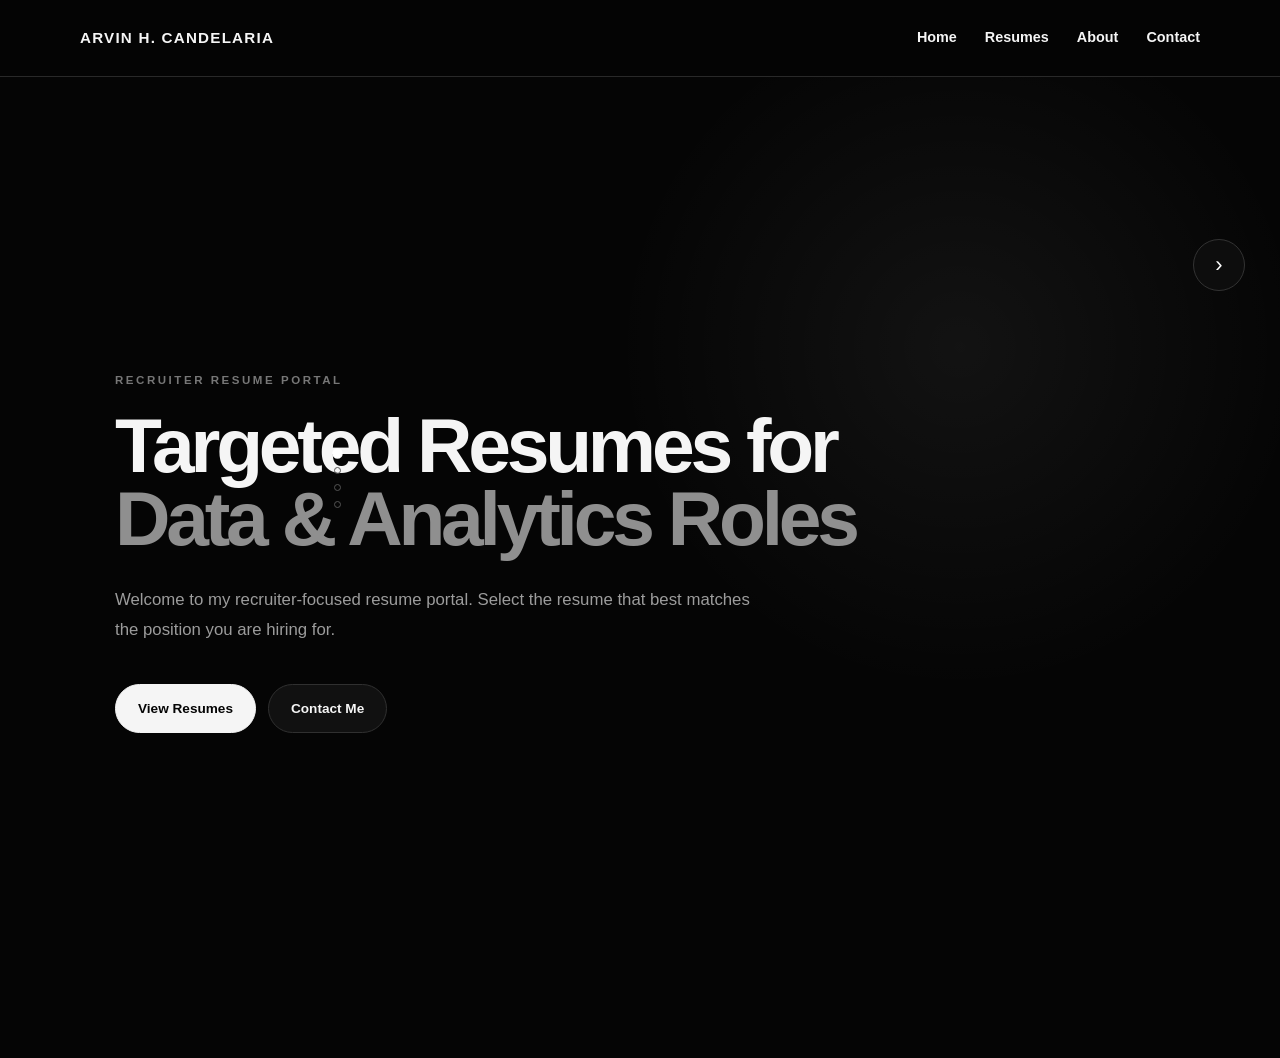
==== commit 89d84911: "Remove unnecessary blank lines in index.html" ====
--- a/index.html
+++ b/index.html
@@ -381,8 +381,6 @@
 
 </body>
 </html>
-
-
 
     <!-- SLIDE 3: ABOUT -->
     <section id="about" class="slide about-section">
--- a/style.css
+++ b/style.css
@@ -1034,7 +1034,1166 @@
     border: 1px solid #444444 !important;
 }
 
+/* =========================================================
+   FULL SCREEN SLIDE SYSTEM
+   ========================================================= */
+
+html {
+    scroll-behavior: smooth;
+}
+
+body {
+    margin: 0;
+    overflow: hidden;
+    background: #050505;
+    color: #f5f5f5;
+}
+
+
+/* MAIN SLIDE CONTAINER */
+
+#slide-container {
+    height: 100vh;
+    height: 100svh;
+
+    overflow-y: auto;
+    overflow-x: hidden;
+
+    scroll-snap-type: y mandatory;
+    scroll-behavior: smooth;
+
+    scrollbar-width: none;
+    -ms-overflow-style: none;
+}
+
+#slide-container::-webkit-scrollbar {
+    display: none;
+}
+
+
+/* EACH SLIDE */
+
+#slide-container .slide {
+    width: 100%;
+    min-height: 100vh;
+    min-height: 100svh;
+
+    box-sizing: border-box;
+
+    scroll-snap-align: start;
+    scroll-snap-stop: always;
+
+    position: relative;
+
+    display: flex;
+    align-items: center;
+
+    padding: 90px 6vw 40px;
+
+    overflow: hidden;
+}
+
+
+/* CONTAINER */
+
+.slide .container {
+    width: min(1200px, 100%);
+    margin: 0 auto;
+}
+
+
+/* =========================================================
+   HERO SLIDE
+   ========================================================= */
+
+.hero-section {
+    background:
+        radial-gradient(
+            circle at 75% 30%,
+            rgba(255,255,255,0.055),
+            transparent 30%
+        ),
+        #050505;
+}
+
+.hero-content {
+    max-width: 1050px;
+}
+
+.hero-content h1 {
+    font-size: clamp(3rem, 6vw, 6.5rem);
+    line-height: 0.95;
+    letter-spacing: -0.055em;
+    margin: 20px 0 30px;
+    max-width: 1000px;
+}
+
+.hero-content h1 span {
+    display: block;
+    color: #8f8f8f;
+}
+
+.hero-description {
+    max-width: 650px;
+    color: #9c9c9c;
+    font-size: 1.05rem;
+    line-height: 1.8;
+}
+
+
+/* EYEBROW */
+
+.eyebrow {
+    color: #777;
+    font-size: 0.72rem;
+    letter-spacing: 0.22em;
+    font-weight: 700;
+    margin: 0 0 14px;
+}
+
+
+/* BUTTONS */
+
+.hero-buttons,
+.contact-buttons {
+    display: flex;
+    flex-wrap: wrap;
+    gap: 12px;
+    margin-top: 30px;
+}
+
+.primary-btn,
+.secondary-btn,
+.request-btn {
+    transition:
+        transform 0.25s ease,
+        background 0.25s ease,
+        border-color 0.25s ease;
+}
+
+.primary-btn,
+.secondary-btn {
+    display: inline-flex;
+    align-items: center;
+    justify-content: center;
+
+    padding: 13px 22px;
+
+    text-decoration: none;
+
+    border-radius: 999px;
+
+    font-size: 0.85rem;
+    font-weight: 600;
+
+    cursor: pointer;
+}
+
+.primary-btn {
+    background: #f5f5f5;
+    color: #050505;
+    border: 1px solid #f5f5f5;
+}
+
+.secondary-btn {
+    background: #111;
+    color: #f5f5f5;
+    border: 1px solid #303030;
+}
+
+.primary-btn:hover,
+.secondary-btn:hover,
+.request-btn:hover {
+    transform: translateY(-2px);
+}
+
+
+/* =========================================================
+   RESUME SLIDE
+   ========================================================= */
+
+.resume-section {
+    background: #080808;
+}
+
+#resumes .container {
+    display: flex;
+    flex-direction: column;
+    justify-content: center;
+}
+
+.section-heading {
+    margin-bottom: 25px;
+}
+
+.section-heading h2,
+.about-content h2,
+.contact-container h2 {
+    font-size: clamp(2rem, 4vw, 4rem);
+    line-height: 1;
+    letter-spacing: -0.04em;
+    margin: 0 0 12px;
+}
+
+.section-heading p {
+    color: #777;
+    margin: 0;
+}
+
+
+/* RESUME GRID */
+
+#resumes .resume-grid {
+    display: grid !important;
+
+    grid-template-columns:
+        repeat(3, minmax(0, 1fr)) !important;
+
+    gap: 20px;
+
+    width: 100%;
+}
+
+
+/* RESUME CARD */
+
+#resumes .resume-card {
+    width: 100%;
+    min-width: 0;
+
+    height: 390px;
+
+    padding: 0 !important;
+
+    display: flex;
+    flex-direction: column;
+
+    background: #101010;
+
+    border: 1px solid #292929;
+
+    border-radius: 18px;
+
+    overflow: hidden;
+
+    transition:
+        transform 0.3s ease,
+        border-color 0.3s ease,
+        background 0.3s ease;
+}
+
+#resumes .resume-card:hover {
+    transform: translateY(-6px);
+
+    background: #151515;
+
+    border-color: #444;
+}
+
+
+/* CARD IMAGE */
+
+#resumes .card-image {
+    width: 100%;
+    height: 130px;
+
+    flex-shrink: 0;
+
+    overflow: hidden;
+
+    background: #080808;
+}
+
+#resumes .card-image img {
+    width: 100%;
+    height: 100%;
+
+    display: block;
+
+    object-fit: cover;
+
+    filter:
+        brightness(0.72)
+        contrast(1.08)
+        saturate(0.7);
+
+    transition:
+        transform 0.5s ease,
+        filter 0.5s ease;
+}
+
+#resumes .resume-card:hover .card-image img {
+    transform: scale(1.05);
+
+    filter:
+        brightness(0.85)
+        contrast(1.05)
+        saturate(0.8);
+}
+
+
+/* CARD CONTENT */
+
+#resumes .card-content {
+    flex: 1;
+
+    display: flex;
+    flex-direction: column;
+
+    padding: 18px 20px;
+}
+
+#resumes .card-number {
+    color: #555;
+
+    font-size: 0.65rem;
+    letter-spacing: 0.15em;
+
+    margin-bottom: 5px;
+}
+
+#resumes .card-content h3 {
+    margin: 0 0 8px;
+
+    font-size: 1.3rem;
+
+    letter-spacing: -0.025em;
+}
+
+#resumes .card-content p {
+    color: #858585;
+
+    font-size: 0.78rem;
+
+    line-height: 1.55;
+
+    margin: 0;
+}
+
+
+/* SKILLS */
+
+#resumes .skills {
+    display: flex;
+
+    flex-wrap: wrap;
+
+    gap: 6px;
+
+    margin-top: 12px;
+}
+
+#resumes .skills span {
+    padding: 5px 9px;
+
+    background: #181818;
+
+    border: 1px solid #292929;
+
+    border-radius: 999px;
+
+    color: #999;
+
+    font-size: 0.63rem;
+}
+
+
+/* REQUEST BUTTON */
+
+#resumes .request-btn {
+    margin-top: auto;
+
+    width: 100%;
+
+    padding: 10px 14px;
+
+    border-radius: 10px;
+
+    background: #f2f2f2;
+
+    color: #050505;
+
+    border: 1px solid #f2f2f2;
+
+    font-size: 0.72rem;
+
+    font-weight: 700;
+
+    cursor: pointer;
+}
+
+
+/* =========================================================
+   ABOUT SLIDE
+   ========================================================= */
+
+.about-section {
+    background: #050505;
+}
+
+.about-container {
+    display: grid;
+
+    grid-template-columns:
+        minmax(260px, 360px)
+        minmax(0, 650px);
+
+    align-items: center;
+
+    justify-content: center;
+
+    gap: 70px;
+}
+
+
+/* GRADUATION PHOTO */
+
+.about-photo {
+    position: relative;
+
+    width: 300px;
+    height: 430px;
+
+    overflow: hidden;
+
+    background: #050505;
+
+    box-shadow:
+        0 30px 80px rgba(0,0,0,0.8);
+}
+
+.about-photo img {
+    width: 100%;
+    height: 100%;
+
+    display: block;
+
+    object-fit: cover;
+
+    object-position: center 20%;
+
+    filter:
+        brightness(0.78)
+        contrast(1.06)
+        saturate(0.75);
+
+    transform: scale(1.02);
+
+    -webkit-mask-image:
+        linear-gradient(
+            to bottom,
+            transparent 0%,
+            black 10%,
+            black 88%,
+            transparent 100%
+        );
+
+    mask-image:
+        linear-gradient(
+            to bottom,
+            transparent 0%,
+            black 10%,
+            black 88%,
+            transparent 100%
+        );
+}
+
+
+/* CINEMATIC FADE */
+
+.about-photo::after {
+    content: "";
+
+    position: absolute;
+
+    inset: 0;
+
+    pointer-events: none;
+
+    background:
+        linear-gradient(
+            to bottom,
+            #050505 0%,
+            transparent 18%,
+            transparent 72%,
+            #050505 100%
+        );
+}
+
+.about-photo::before {
+    content: "";
+
+    position: absolute;
+
+    inset: 0;
+
+    z-index: 2;
+
+    pointer-events: none;
+
+    background:
+        linear-gradient(
+            to right,
+            #050505 0%,
+            transparent 18%,
+            transparent 82%,
+            #050505 100%
+        );
+}
+
+
+.about-content {
+    max-width: 650px;
+}
+
+.about-content p:not(.eyebrow) {
+    color: #8b8b8b;
+
+    line-height: 1.8;
+
+    margin: 0 0 18px;
+}
+
+
+/* =========================================================
+   CONTACT SLIDE
+   ========================================================= */
+
+.contact-section {
+    background:
+        radial-gradient(
+            circle at 50% 50%,
+            rgba(255,255,255,0.035),
+            transparent 40%
+        ),
+        #050505;
+}
+
+.contact-container {
+    max-width: 750px !important;
+
+    text-align: center;
+}
+
+.contact-container .eyebrow {
+    text-align: center;
+}
+
+.contact-container p:not(.eyebrow) {
+    color: #858585;
+
+    line-height: 1.8;
+}
+
+.contact-buttons {
+    justify-content: center;
+}
+
+
+/* =========================================================
+   SLIDE DOT NAVIGATION
+   ========================================================= */
+
+.slide-dots {
+    position: fixed;
+
+    right: 28px;
+    top: 50%;
+
+    transform: translateY(-50%);
+
+    z-index: 9999;
+
+    display: flex;
+    flex-direction: column;
+
+    gap: 10px;
+}
+
+.slide-dot {
+    width: 7px;
+    height: 7px;
+
+    padding: 0;
+
+    border-radius: 50%;
+
+    border: 1px solid #555;
+
+    background: transparent;
+
+    cursor: pointer;
+
+    transition:
+        transform 0.25s ease,
+        background 0.25s ease,
+        border-color 0.25s ease;
+}
+
+.slide-dot.active {
+    background: #fff;
+
+    border-color: #fff;
+
+    transform: scale(1.5);
+}
+
+
+/* =========================================================
+   SLIDE ARROW CONTROLS
+   ========================================================= */
+
+.slide-controls {
+    position: fixed;
+
+    right: 25px;
+    bottom: 28px;
+
+    z-index: 9999;
+
+    display: flex;
+
+    gap: 7px;
+}
+
+.slide-control {
+    width: 38px;
+    height: 38px;
+
+    border-radius: 50%;
+
+    background: #111;
+
+    border: 1px solid #303030;
+
+    color: #fff;
+
+    cursor: pointer;
+
+    font-size: 14px;
+
+    transition:
+        background 0.2s ease,
+        transform 0.2s ease;
+}
+
+.slide-control:hover {
+    background: #1d1d1d;
+
+    transform: translateY(-2px);
+}
+
+
+/* =========================================================
+   NAVBAR
+   ========================================================= */
+
+nav,
+.navbar {
+    z-index: 10000;
+}
+
+
+/* =========================================================
+   TABLET
+   ========================================================= */
+
+@media (max-width: 1000px) {
+
+    #resumes .resume-grid {
+        gap: 14px;
+    }
+
+    #resumes .resume-card {
+        height: 410px;
+    }
+
+    .about-container {
+        gap: 40px;
+
+        grid-template-columns:
+            250px
+            minmax(0, 1fr);
+    }
+
+    .about-photo {
+        width: 250px;
+        height: 380px;
+    }
+}
+
+
+/* =========================================================
+   MOBILE
+   ========================================================= */
+
+@media (max-width: 700px) {
+
+    body {
+        overflow: auto;
+    }
+
+    #slide-container {
+        height: auto;
+
+        overflow: visible;
+
+        scroll-snap-type: none;
+    }
+
+    #slide-container .slide {
+        min-height: auto;
+
+        padding:
+            100px 22px
+            70px;
+
+        overflow: visible;
+    }
+
+    .hero-content h1 {
+        font-size: 3rem;
+    }
+
+    #resumes .resume-grid {
+        grid-template-columns: 1fr !important;
+    }
+
+    #resumes .resume-card {
+        height: auto;
+        min-height: 390px;
+    }
+
+    .about-container {
+        grid-template-columns: 1fr;
+
+        gap: 35px;
+
+        text-align: center;
+    }
+
+    .about-photo {
+        width: 230px;
+        height: 330px;
+
+        margin: 0 auto;
+    }
+
+    .slide-dots,
+    .slide-controls {
+        display: none;
+    }
+
+}
 .contact-buttons .primary-btn:hover {
     background: #f5f5f5 !important;
     color: #050505 !important;
 }
+
+/* =========================================================
+   HORIZONTAL FULL-SCREEN SLIDES
+   ========================================================= */
+
+html,
+body {
+    margin: 0;
+    width: 100%;
+    height: 100%;
+    overflow: hidden;
+    background: #050505;
+}
+
+
+/* MAIN SLIDE TRACK */
+
+#slide-container {
+    width: 100vw;
+    height: 100vh;
+    height: 100svh;
+
+    display: flex;
+    flex-direction: row;
+
+    overflow: hidden;
+
+    position: relative;
+
+    scroll-snap-type: none;
+
+    transform: translateX(0);
+
+    transition: transform 0.75s cubic-bezier(.77, 0, .18, 1);
+}
+
+
+/* EACH SLIDE */
+
+#slide-container .slide {
+    flex: 0 0 100vw;
+
+    width: 100vw;
+    min-width: 100vw;
+
+    height: 100vh;
+    height: 100svh;
+
+    min-height: 0;
+
+    box-sizing: border-box;
+
+    position: relative;
+
+    display: flex;
+    align-items: center;
+
+    padding:
+        90px
+        6vw
+        40px;
+
+    overflow: hidden;
+}
+
+
+/* =========================================================
+   REMOVE VERTICAL SCROLL BEHAVIOR
+   ========================================================= */
+
+#slide-container::-webkit-scrollbar {
+    display: none;
+}
+
+
+/* =========================================================
+   HORIZONTAL NAVIGATION
+   ========================================================= */
+
+.slide-controls {
+    position: fixed;
+
+    right: 35px;
+    top: 50%;
+
+    transform: translateY(-50%);
+
+    z-index: 99999;
+
+    display: flex;
+    flex-direction: column;
+
+    gap: 10px;
+}
+
+
+/* ARROW BUTTON */
+
+.slide-control {
+    width: 52px;
+    height: 52px;
+
+    display: flex;
+    align-items: center;
+    justify-content: center;
+
+    border-radius: 50%;
+
+    background: rgba(15, 15, 15, 0.9);
+
+    border: 1px solid #333;
+
+    color: #fff;
+
+    font-size: 22px;
+
+    cursor: pointer;
+
+    transition:
+        background .25s ease,
+        border-color .25s ease,
+        transform .25s ease,
+        opacity .25s ease;
+}
+
+.slide-control:hover {
+    background: #1c1c1c;
+
+    border-color: #555;
+
+    transform: scale(1.08);
+}
+
+
+/* DISABLED */
+
+.slide-control:disabled {
+    opacity: 0.25;
+
+    cursor: default;
+
+    transform: none;
+}
+
+
+/* =========================================================
+   LEFT / RIGHT ARROW
+   ========================================================= */
+
+#slide-prev {
+    display: none;
+}
+
+
+/* =========================================================
+   DOTS
+   ========================================================= */
+
+.slide-dots {
+    position: fixed;
+
+    bottom: 30px;
+    left: 50%;
+
+    transform: translateX(-50%);
+
+    z-index: 99999;
+
+    display: flex;
+
+    gap: 10px;
+}
+
+.slide-dot {
+    width: 7px;
+    height: 7px;
+
+    padding: 0;
+
+    border-radius: 50%;
+
+    background: transparent;
+
+    border: 1px solid #555;
+
+    cursor: pointer;
+
+    transition:
+        transform .25s ease,
+        background .25s ease;
+}
+
+.slide-dot.active {
+    background: #fff;
+
+    border-color: #fff;
+
+    transform: scale(1.5);
+}
+
+
+/* =========================================================
+   RESUME SLIDE
+   ========================================================= */
+
+#resumes .container {
+    width: min(1200px, 100%);
+
+    margin: 0 auto;
+
+    display: flex;
+    flex-direction: column;
+
+    justify-content: center;
+}
+
+
+/* 3 CARDS */
+
+#resumes .resume-grid {
+    display: grid !important;
+
+    grid-template-columns:
+        repeat(3, minmax(0, 1fr)) !important;
+
+    gap: 20px;
+
+    width: 100%;
+}
+
+
+/* CARD */
+
+#resumes .resume-card {
+    width: 100%;
+
+    height: 390px;
+
+    min-width: 0;
+
+    padding: 0 !important;
+
+    display: flex;
+    flex-direction: column;
+
+    background: #101010;
+
+    border: 1px solid #292929;
+
+    border-radius: 18px;
+
+    overflow: hidden;
+}
+
+
+/* IMAGE */
+
+#resumes .card-image {
+    width: 100%;
+    height: 135px;
+
+    flex-shrink: 0;
+
+    overflow: hidden;
+
+    background: #080808;
+}
+
+#resumes .card-image img {
+    width: 100%;
+    height: 100%;
+
+    object-fit: cover;
+
+    display: block;
+
+    filter:
+        brightness(.72)
+        contrast(1.08)
+        saturate(.7);
+}
+
+
+/* =========================================================
+   ABOUT
+   ========================================================= */
+
+.about-container {
+    width: min(1100px, 100%);
+
+    margin: 0 auto;
+
+    display: grid;
+
+    grid-template-columns:
+        300px
+        minmax(0, 650px);
+
+    align-items: center;
+
+    justify-content: center;
+
+    gap: 70px;
+}
+
+
+/* =========================================================
+   CONTACT
+   ========================================================= */
+
+.contact-container {
+    width: min(750px, 100%);
+
+    margin: 0 auto;
+
+    text-align: center;
+}
+
+
+/* =========================================================
+   MOBILE
+   ========================================================= */
+
+@media (max-width: 700px) {
+
+    html,
+    body {
+        overflow: hidden;
+    }
+
+    #slide-container {
+        height: 100svh;
+
+        overflow: hidden;
+    }
+
+    #slide-container .slide {
+        width: 100vw;
+        min-width: 100vw;
+
+        height: 100svh;
+
+        padding:
+            100px 22px
+            70px;
+    }
+
+
+    /* Resume cards can become vertically scrollable
+       inside the resume slide if needed */
+
+    #resumes .container {
+        max-height: calc(100svh - 150px);
+
+        overflow-y: auto;
+
+        scrollbar-width: none;
+    }
+
+    #resumes .container::-webkit-scrollbar {
+        display: none;
+    }
+
+    #resumes .resume-grid {
+        grid-template-columns: 1fr !important;
+    }
+
+    #resumes .resume-card {
+        height: auto;
+
+        min-height: 360px;
+    }
+
+
+    /* ABOUT */
+
+    .about-container {
+        grid-template-columns: 1fr;
+
+        gap: 30px;
+
+        text-align: center;
+
+        max-height: calc(100svh - 150px);
+
+        overflow-y: auto;
+    }
+
+
+    /* ARROW */
+
+    .slide-controls {
+        right: 15px;
+    }
+
+    .slide-control {
+        width: 44px;
+        height: 44px;
+    }
+
+
+    /* DOTS */
+
+    .slide-dots {
+        bottom: 20px;
+    }
+
+}
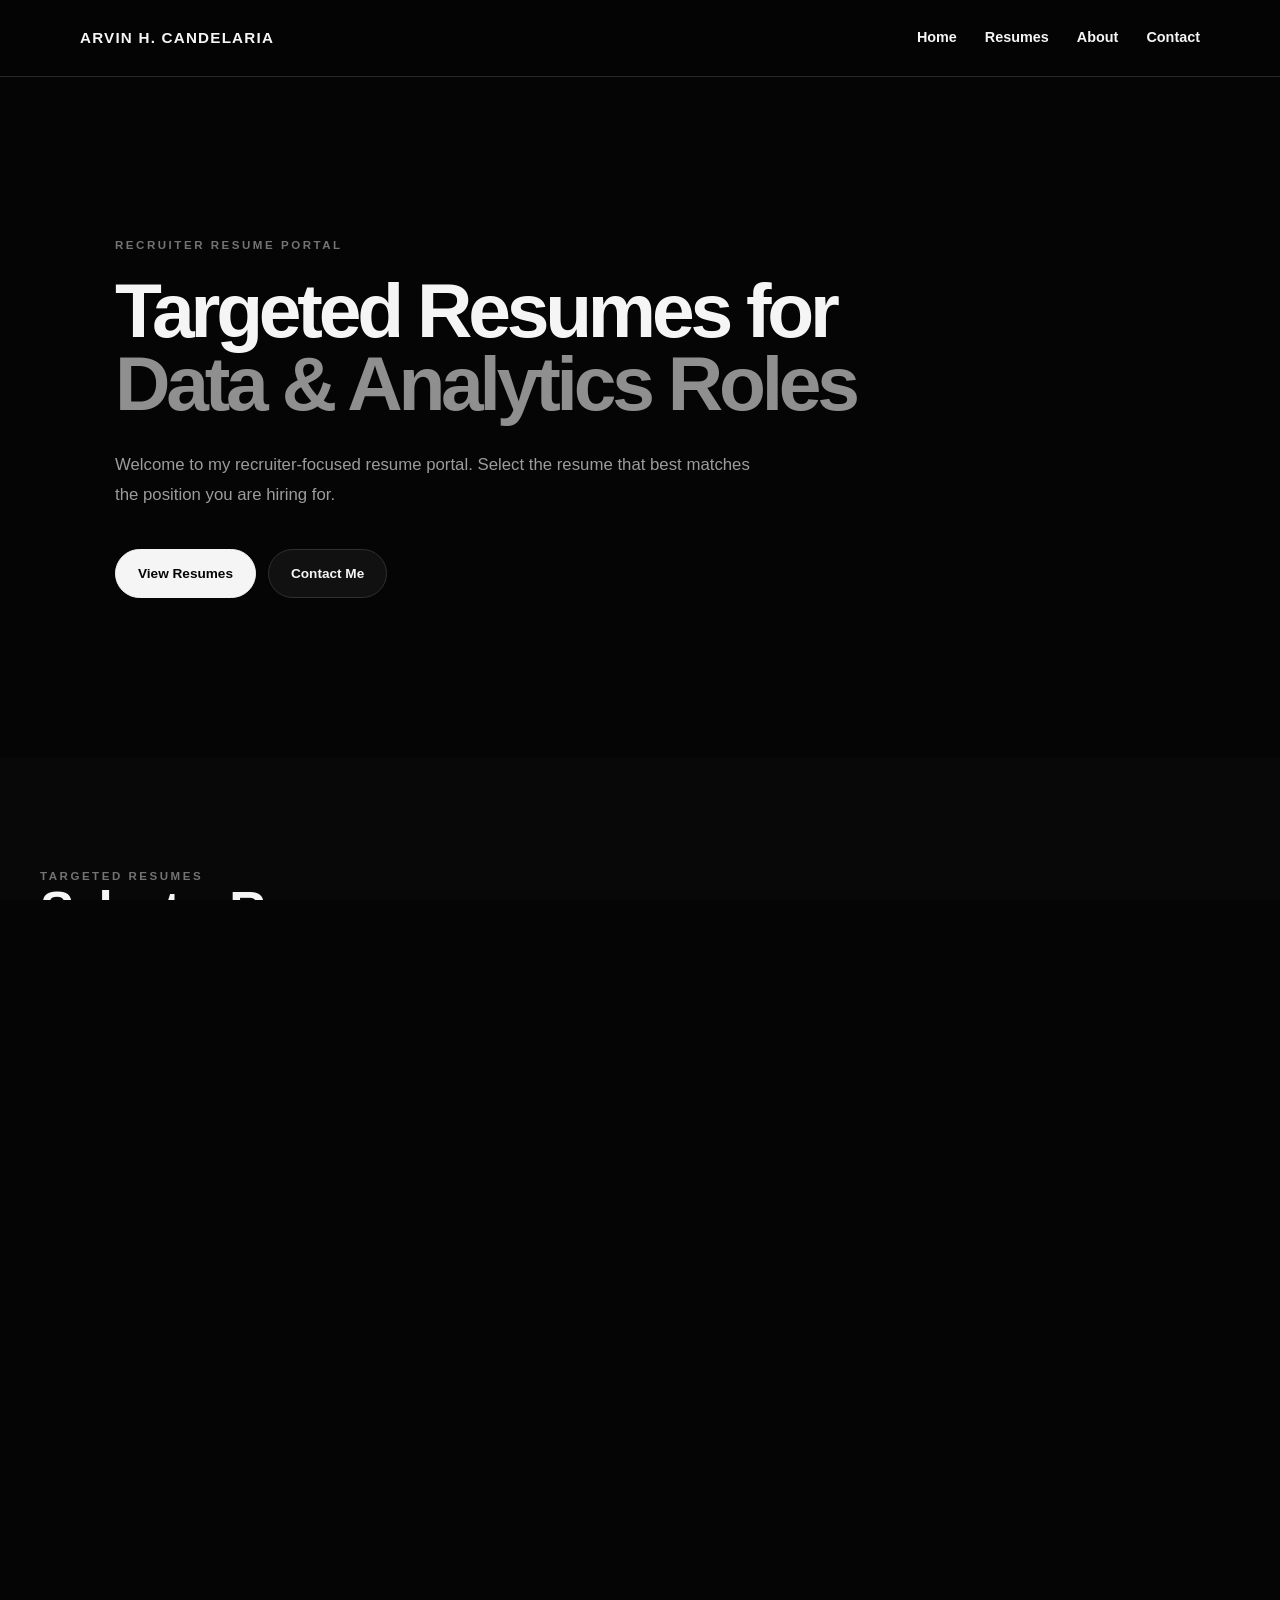
==== commit eed9514b: "Refactor HTML structure for hero and resume sections" ====
--- a/index.html
+++ b/index.html
@@ -34,77 +34,75 @@
 
 
     <!-- ================= HERO ================= -->
-<main id="slide-container">
-
-    <!-- SLIDE 1: HOME -->
-    <section id="home" class="slide hero-section">
-        <div class="container hero-content">
-
-            <p class="eyebrow">RECRUITER RESUME PORTAL</p>
-
-            <h1>
-                Targeted Resumes for
-                <span>Data & Analytics Roles</span>
-            </h1>
-
-            <p class="hero-description">
-                Welcome to my recruiter-focused resume portal.
-                Select the resume that best matches the position you are hiring for.
-            </p>
-
-            <div class="hero-buttons">
-                <a href="#resumes" class="primary-btn slide-link">
-                    View Resumes
-                </a>
-
-                <a href="#contact" class="secondary-btn slide-link">
-                    Contact Me
-                </a>
+    <main>
+
+        <section id="home" class="hero">
+            <div class="container hero-content">
+
+                <p class="eyebrow">RECRUITER RESUME PORTAL</p>
+
+                <h1>
+                    Targeted Resumes for
+                    <span>Data & Analytics Roles</span>
+                </h1>
+
+                <p class="hero-description">
+                    Welcome to my recruiter-focused resume portal.
+                    Select the resume that best matches the position you are hiring for.
+                </p>
+
+                <div class="hero-buttons">
+                    <a href="#resumes" class="primary-btn">
+                        View Resumes
+                    </a>
+
+                    <a href="#contact" class="secondary-btn">
+                        Contact Me
+                    </a>
+                </div>
+
             </div>
-
-        </div>
-    </section>
-
-
-    <!-- SLIDE 2: RESUMES -->
-    <section id="resumes" class="slide resume-section">
-
-        <div class="container">
-
-            <div class="section-heading">
-                <p class="eyebrow">TARGETED RESUMES</p>
-                <h2>Select a Resume</h2>
-                <p>
-                    Each resume is tailored to a specific career path.
-                </p>
-            </div>
-
-
-            <div class="resume-grid">
-
-                <!-- DATA ANALYST -->
-                <article class="resume-card">
-
-                    <div class="card-image">
-                        <img
-                            src="data-analyst.png"
-                            alt="Data Analyst"
-                        >
-                    </div>
-
-                    <div class="card-content">
-
-                        <span class="card-number">01</span>
-
-                        <h3>Data Analyst</h3>
+        </section>
+
+
+        <!-- ================= RESUMES ================= -->
+        <section id="resumes" class="resume-section">
+
+            <div class="container">
+
+                <div class="section-heading">
+                    <p class="eyebrow">TARGETED RESUMES</p>
+
+                    <h2>
+                        Select a Resume
+                    </h2>
+
+                    <p>
+                        Each resume is tailored to a specific career path.
+                    </p>
+                </div>
+
+
+                <div class="resume-grid">
+
+                    <!-- DATA ANALYST -->
+                    <article class="resume-card">
+
+                        <div class="card-number">
+                            01
+                        </div>
+
+                        <h3>
+                            Data Analyst
+                        </h3>
 
                         <p>
-                            Focused on data analysis, reporting,
-                            data validation, Excel, Power BI,
-                            statistical analysis, and data-driven insights.
+                            Focused on data analysis, reporting, data validation,
+                            Excel, Power BI, statistical analysis, and
+                            data-driven insights.
                         </p>
 
-                        <div class="skills">
+                        <div class="skills-list">
                             <span>Excel</span>
                             <span>Power BI</span>
                             <span>SQL</span>
@@ -113,40 +111,31 @@
 
                         <button
                             class="request-btn"
-                            data-resume="Data Analyst"
-                        >
+                            data-resume="Data Analyst Resume">
                             Request Resume
                         </button>
 
-                    </div>
-
-                </article>
-
-
-                <!-- RESEARCH ANALYST -->
-                <article class="resume-card">
-
-                    <div class="card-image">
-                        <img
-                            src="research-analyst.png"
-                            alt="Research Analyst"
-                        >
-                    </div>
-
-                    <div class="card-content">
-
-                        <span class="card-number">02</span>
-
-                        <h3>Research Analyst</h3>
+                    </article>
+
+
+                    <!-- RESEARCH ANALYST -->
+                    <article class="resume-card">
+
+                        <div class="card-number">
+                            02
+                        </div>
+
+                        <h3>
+                            Research Analyst
+                        </h3>
 
                         <p>
-                            Focused on quantitative research,
-                            statistical analysis, survey methodology,
-                            hypothesis testing, research design,
+                            Focused on quantitative research, statistical analysis,
+                            survey methodology, hypothesis testing, research design,
                             and interpretation of findings.
                         </p>
 
-                        <div class="skills">
+                        <div class="skills-list">
                             <span>SPSS</span>
                             <span>Research</span>
                             <span>Statistics</span>
@@ -155,39 +144,31 @@
 
                         <button
                             class="request-btn"
-                            data-resume="Research Analyst"
-                        >
+                            data-resume="Research Analyst Resume">
                             Request Resume
                         </button>
 
-                    </div>
-
-                </article>
-
-
-                <!-- WORKFORCE ANALYST -->
-                <article class="resume-card">
-
-                    <div class="card-image">
-                        <img
-                            src="workforce-analyst.png"
-                            alt="Workforce Analyst"
-                        >
-                    </div>
-
-                    <div class="card-content">
-
-                        <span class="card-number">03</span>
-
-                        <h3>Workforce Analyst</h3>
+                    </article>
+
+
+                    <!-- WORKFORCE ANALYST -->
+                    <article class="resume-card">
+
+                        <div class="card-number">
+                            03
+                        </div>
+
+                        <h3>
+                            Workforce Analyst
+                        </h3>
 
                         <p>
-                            Focused on workforce reporting,
-                            performance monitoring, trend analysis,
-                            operational data, and workforce analytics.
+                            Focused on workforce reporting, performance monitoring,
+                            trend analysis, operational data, and workforce
+                            analytics.
                         </p>
 
-                        <div class="skills">
+                        <div class="skills-list">
                             <span>Excel</span>
                             <span>Power BI</span>
                             <span>Reporting</span>
@@ -196,20 +177,134 @@
 
                         <button
                             class="request-btn"
-                            data-resume="Workforce Analyst"
-                        >
+                            data-resume="Workforce Analyst Resume">
                             Request Resume
                         </button>
 
-                    </div>
-
-                </article>
+                    </article>
+
+                </div>
 
             </div>
 
+        </section>
+
+
+        <!-- ================= ABOUT ================= -->
+        <section id="about" class="about-section">
+
+            <div class="container about-content">
+
+    <div class="about-photo">
+        <img
+            src="CHOSEN_2208_CANDELARIA_ARVIN22231.JPG"
+            alt="GraduationPhoto">
+    </div>
+
+    <div class="about-info">
+
+        <div class="section-heading">
+            <p class="eyebrow">ABOUT</p>
+
+            <h2>
+                About Me
+            </h2>
         </div>
 
-    </section>
+        <div class="about-text">
+
+            <p>
+                I am a BS Statistics graduate with experience in
+                customer service, quality reporting support, and
+                workforce-related operations.
+            </p>
+
+            <p>
+                My academic and professional background has developed
+                my interest in data analysis, statistical research,
+                workforce analytics, and data-driven decision-making.
+            </p>
+
+            <p>
+                This portal provides recruiters with targeted resume
+                versions aligned with different analytical career paths.
+            </p>
+
+        </div>
+
+    </div>
+
+</div>
+
+        </section>
+
+
+        <!-- ================= CONTACT ================= -->
+        <section id="contact" class="contact-section">
+
+            <div class="container contact-content">
+
+                <p class="eyebrow">CONTACT</p>
+
+                <h2>
+                    Let's Connect
+                </h2>
+
+                <p>
+    For recruitment opportunities, resume requests,
+    or professional inquiries, you may reach me through
+    the following:
+
+                <div class="contact-buttons">
+
+                    <a
+                        href="mailto:arvin.candelaria0410@gmail.com"
+                        class="primary-btn">
+                        Email
+                    </a>
+
+                    <a
+                        href="https://www.linkedin.com/in/arvincandelaria/"
+                        target="_blank"
+                        rel="noopener noreferrer"
+                        class="secondary-btn">
+                        LinkedIn
+                    </a>
+
+                    <a
+                        href="https://github.com/arvincandelaria-lab"
+                        target="_blank"
+                        rel="noopener noreferrer"
+                        class="secondary-btn">
+                        GitHub
+                    </a>
+
+                </div>
+
+            </div>
+
+        </section>
+
+    </main>
+
+
+    <!-- ================= FOOTER ================= -->
+    <footer class="footer">
+
+        <div class="container">
+
+            <p>
+                © 2026 Arvin H. Candelaria. All rights reserved.
+            </p>
+
+            <p>
+                Recruiter Resume Portal
+            </p>
+
+        </div>
+
+    </footer>
+
 
     <!-- ================= REQUEST RESUME MODAL ================= -->
 
@@ -382,112 +477,3 @@
 </body>
 </html>
 
-    <!-- SLIDE 3: ABOUT -->
-    <section id="about" class="slide about-section">
-
-        <div class="container about-container">
-
-            <div class="about-photo">
-                <img
-                    src="CHOSEN_2208_CANDELARIA_ARVIN22231.JPG"
-                    alt="Graduation Photo"
-                >
-            </div>
-
-            <div class="about-content">
-
-                <p class="eyebrow">ABOUT</p>
-
-                <h2>About Me</h2>
-
-                <p>
-                    I am a BS Statistics graduate with experience
-                    in customer service, quality reporting support,
-                    and workforce-related operations.
-                </p>
-
-                <p>
-                    My academic and professional background has
-                    developed my interest in data analysis,
-                    statistical research, workforce analytics,
-                    and data-driven decision-making.
-                </p>
-
-                <p>
-                    This portal provides recruiters with targeted
-                    resume versions aligned with different
-                    analytical career paths.
-                </p>
-
-            </div>
-
-        </div>
-
-    </section>
-
-
-    <!-- SLIDE 4: CONTACT -->
-    <section id="contact" class="slide contact-section">
-
-        <div class="container contact-container">
-
-            <p class="eyebrow">CONTACT</p>
-
-            <h2>Let's Connect</h2>
-
-            <p>
-                For recruitment opportunities, resume requests,
-                or professional inquiries, you may reach me
-                through the following:
-            </p>
-
-            <div class="contact-buttons">
-
-                <a
-                    href="mailto:arvin.candelaria0410@gmail.com"
-                    class="primary-btn"
-                >
-                    Email Me
-                </a>
-
-                <a
-                    href="https://www.linkedin.com/"
-                    target="_blank"
-                    class="secondary-btn"
-                >
-                    LinkedIn
-                </a>
-
-                <a
-                    href="https://github.com/"
-                    target="_blank"
-                    class="secondary-btn"
-                >
-                    GitHub
-                </a>
-
-            </div>
-
-        </div>
-
-    </section>
-
-</main>
-
-    <!-- ================= FOOTER ================= -->
-    <footer class="footer">
-
-        <div class="container">
-
-            <p>
-                © 2026 Arvin H. Candelaria. All rights reserved.
-            </p>
-
-            <p>
-                Recruiter Resume Portal
-            </p>
-
-        </div>
-
-    </footer>
-
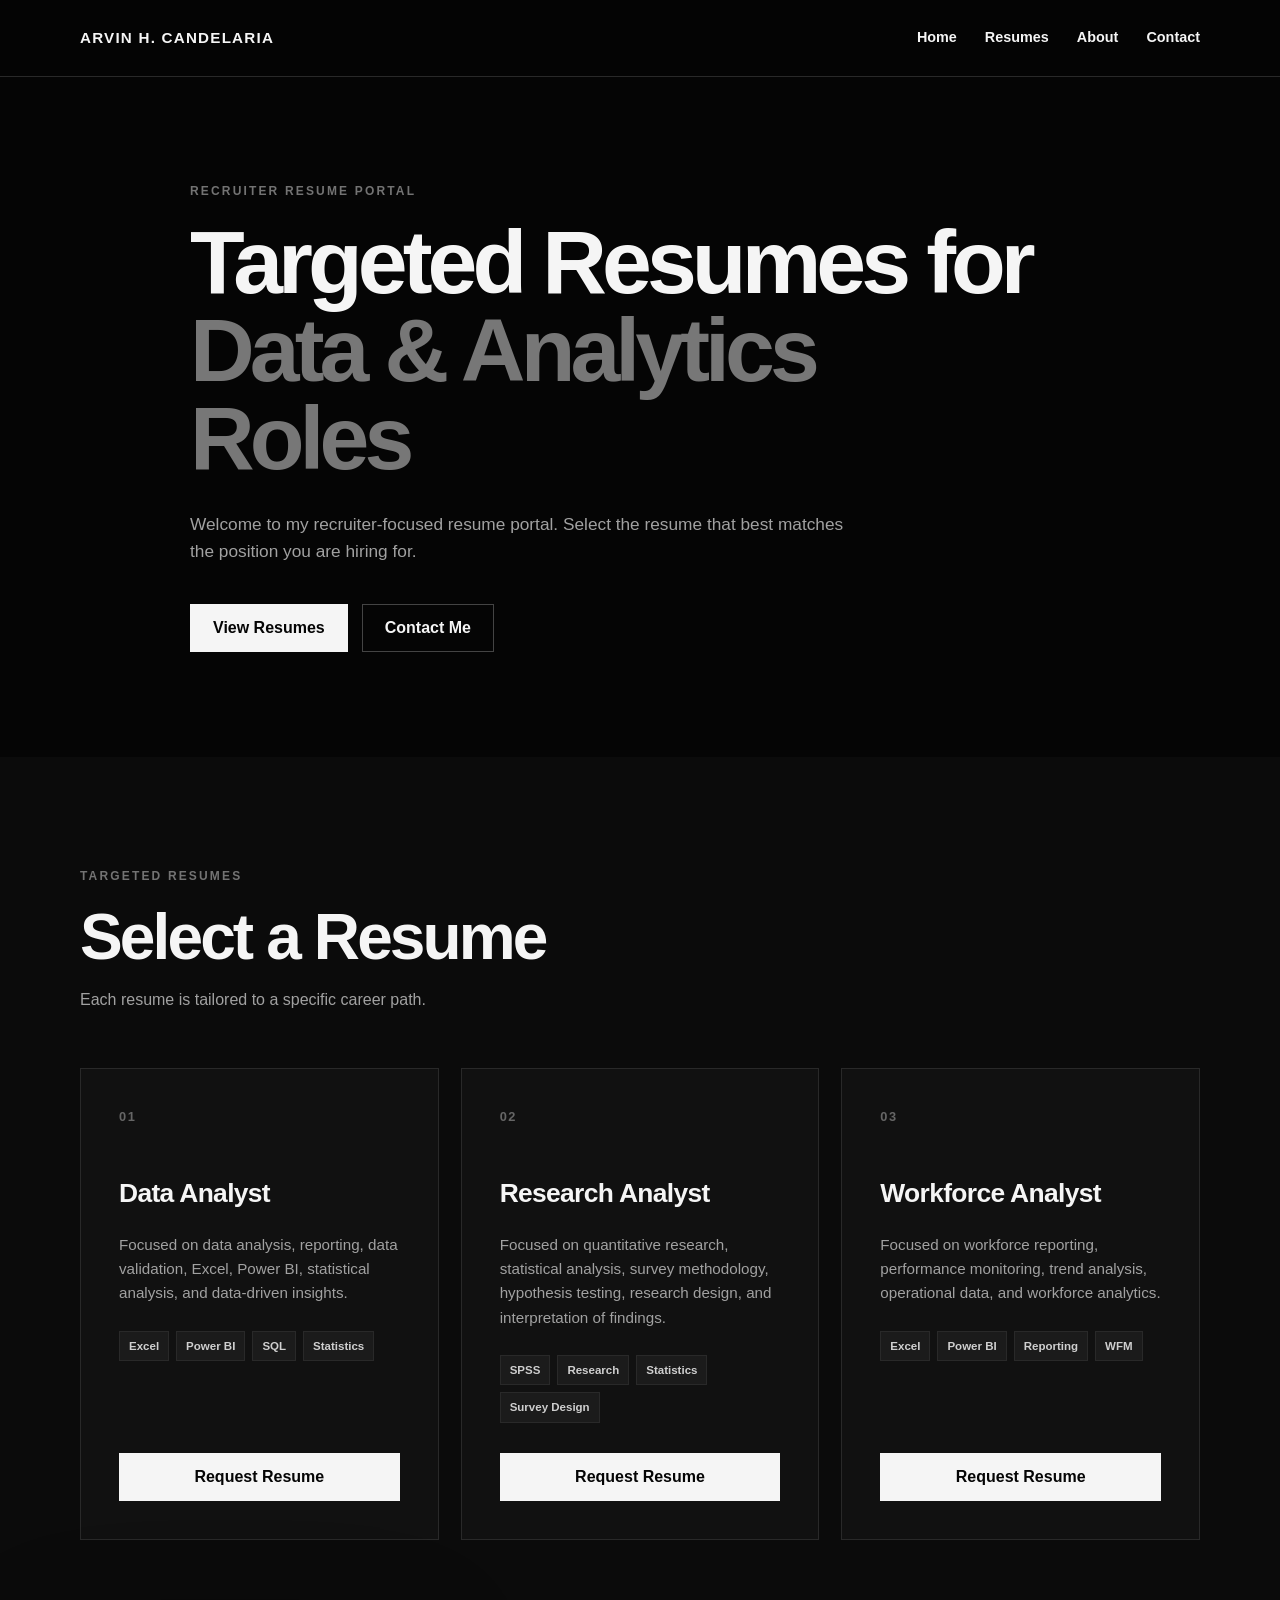
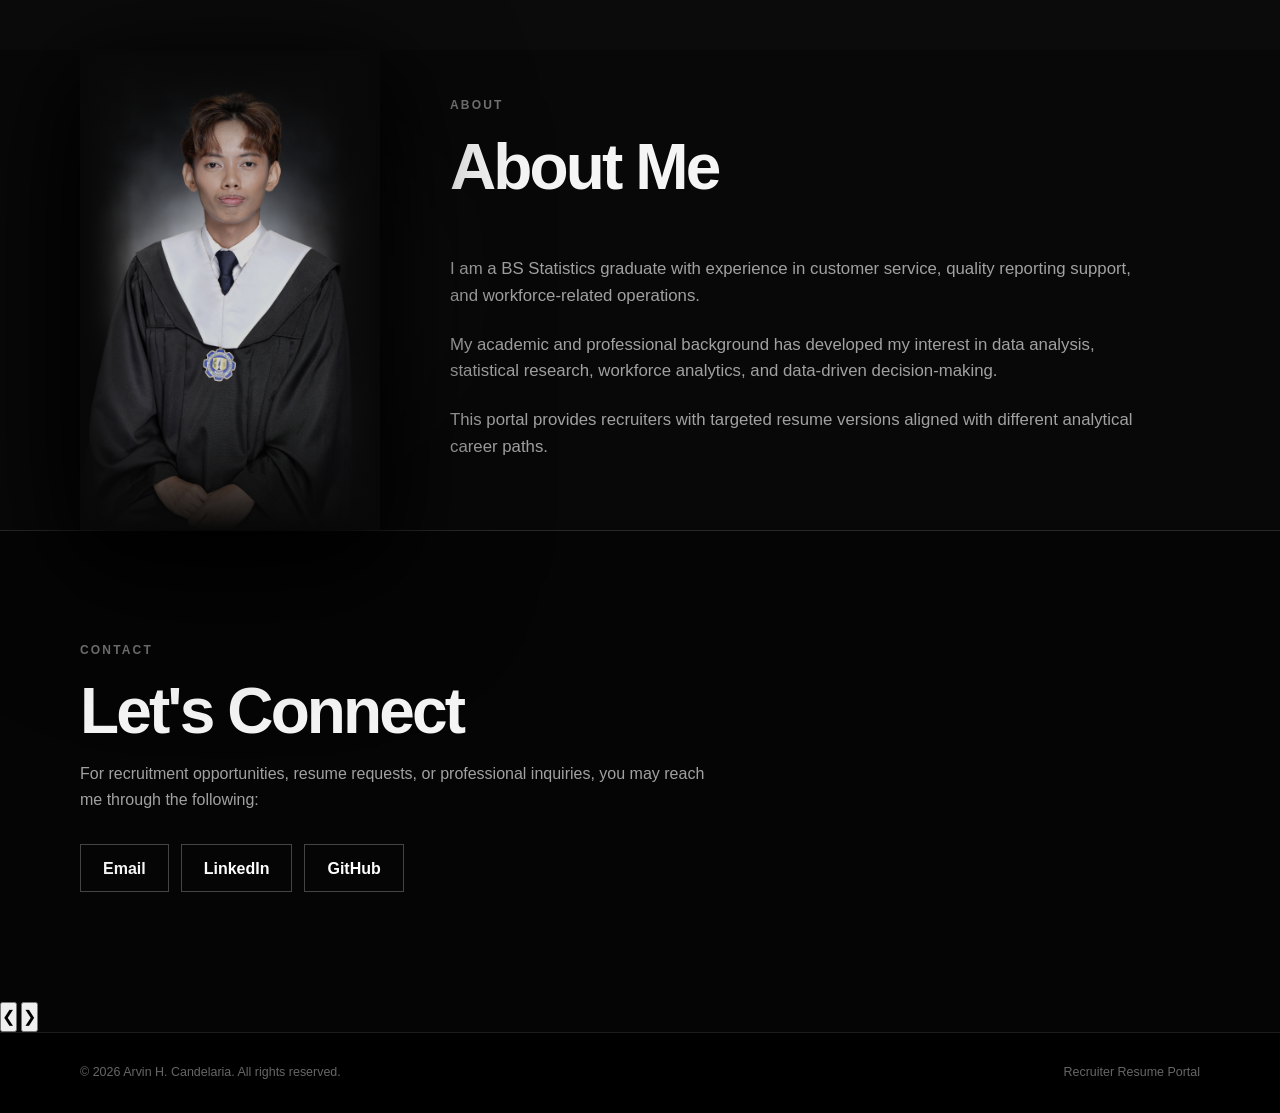
==== commit 8522d9a0: "Refactor HTML structure and improve readability" ====
--- a/index.html
+++ b/index.html
@@ -1,294 +1,502 @@
 <!DOCTYPE html>
 <html lang="en">
+
 <head>
     <meta charset="UTF-8">
-    <meta name="viewport" content="width=device-width, initial-scale=1.0">
-
-    <title>Arvin H. Candelaria | Recruiter Resume Portal</title>
-
-    <meta name="description"
-          content="Recruiter-focused resume portal showcasing targeted resumes for Data Analyst, Research Analyst, and Workforce Analyst roles.">
-
-    <link rel="stylesheet" href="style.css">
+
+    <meta
+        name="viewport"
+        content="width=device-width, initial-scale=1.0"
+    >
+
+    <title>
+        Arvin H. Candelaria | Recruiter Resume Portal
+    </title>
+
+    <meta
+        name="description"
+        content="Recruiter-focused resume portal showcasing targeted resumes for Data Analyst, Research Analyst, and Workforce Analyst roles."
+    >
+
+    <link
+        rel="stylesheet"
+        href="style.css"
+    >
 </head>
 
+
 <body>
 
-    <!-- ================= NAVIGATION ================= -->
+    <!-- =====================================================
+         NAVIGATION
+         ===================================================== -->
+
     <header class="navbar">
+
         <div class="container nav-container">
 
-            <a href="#home" class="logo">
+            <a
+                href="#home"
+                class="logo"
+            >
                 ARVIN H. CANDELARIA
             </a>
 
+
             <nav class="nav-links">
-                <a href="#home">Home</a>
-                <a href="#resumes">Resumes</a>
-                <a href="#about">About</a>
-                <a href="#contact">Contact</a>
+
+                <a href="#home">
+                    Home
+                </a>
+
+                <a href="#resumes">
+                    Resumes
+                </a>
+
+                <a href="#about">
+                    About
+                </a>
+
+                <a href="#contact">
+                    Contact
+                </a>
+
             </nav>
 
         </div>
+
     </header>
 
 
-    <!-- ================= HERO ================= -->
-    <main>
-
-        <section id="home" class="hero">
-            <div class="container hero-content">
-
-                <p class="eyebrow">RECRUITER RESUME PORTAL</p>
-
-                <h1>
-                    Targeted Resumes for
-                    <span>Data & Analytics Roles</span>
-                </h1>
-
-                <p class="hero-description">
-                    Welcome to my recruiter-focused resume portal.
-                    Select the resume that best matches the position you are hiring for.
-                </p>
-
-                <div class="hero-buttons">
-                    <a href="#resumes" class="primary-btn">
-                        View Resumes
-                    </a>
-
-                    <a href="#contact" class="secondary-btn">
-                        Contact Me
-                    </a>
-                </div>
-
-            </div>
-        </section>
-
-
-        <!-- ================= RESUMES ================= -->
-        <section id="resumes" class="resume-section">
-
-            <div class="container">
-
-                <div class="section-heading">
-                    <p class="eyebrow">TARGETED RESUMES</p>
+    <!-- =====================================================
+         PRESENTATION
+         ===================================================== -->
+
+    <main class="presentation">
+
+        <div class="slides-track">
+
+
+            <!-- =================================================
+                 SLIDE 1 — HOME
+                 ================================================= -->
+
+            <section
+                id="home"
+                class="hero slide"
+            >
+
+                <div class="container hero-content">
+
+                    <p class="eyebrow">
+                        RECRUITER RESUME PORTAL
+                    </p>
+
+
+                    <h1>
+
+                        Targeted Resumes for
+
+                        <span>
+                            Data &amp; Analytics Roles
+                        </span>
+
+                    </h1>
+
+
+                    <p class="hero-description">
+
+                        Welcome to my recruiter-focused resume portal.
+                        Select the resume that best matches the position you are hiring for.
+
+                    </p>
+
+
+                    <div class="hero-buttons">
+
+                        <a
+                            href="#resumes"
+                            class="primary-btn"
+                        >
+                            View Resumes
+                        </a>
+
+
+                        <a
+                            href="#contact"
+                            class="secondary-btn"
+                        >
+                            Contact Me
+                        </a>
+
+                    </div>
+
+                </div>
+
+            </section>
+
+
+
+            <!-- =================================================
+                 SLIDE 2 — RESUMES
+                 ================================================= -->
+
+            <section
+                id="resumes"
+                class="resume-section slide"
+            >
+
+                <div class="container">
+
+                    <div class="section-heading">
+
+                        <p class="eyebrow">
+                            TARGETED RESUMES
+                        </p>
+
+
+                        <h2>
+                            Select a Resume
+                        </h2>
+
+
+                        <p>
+                            Each resume is tailored to a specific career path.
+                        </p>
+
+                    </div>
+
+
+                    <div class="resume-grid">
+
+
+                        <!-- DATA ANALYST -->
+
+                        <article class="resume-card">
+
+                            <div class="card-number">
+                                01
+                            </div>
+
+
+                            <h3>
+                                Data Analyst
+                            </h3>
+
+
+                            <p>
+                                Focused on data analysis, reporting, data validation,
+                                Excel, Power BI, statistical analysis, and data-driven insights.
+                            </p>
+
+
+                            <div class="skills-list">
+
+                                <span>
+                                    Excel
+                                </span>
+
+                                <span>
+                                    Power BI
+                                </span>
+
+                                <span>
+                                    SQL
+                                </span>
+
+                                <span>
+                                    Statistics
+                                </span>
+
+                            </div>
+
+
+                            <button
+                                class="request-btn"
+                                data-resume="Data Analyst Resume"
+                            >
+                                Request Resume
+                            </button>
+
+                        </article>
+
+
+
+                        <!-- RESEARCH ANALYST -->
+
+                        <article class="resume-card">
+
+                            <div class="card-number">
+                                02
+                            </div>
+
+
+                            <h3>
+                                Research Analyst
+                            </h3>
+
+
+                            <p>
+                                Focused on quantitative research, statistical analysis,
+                                survey methodology, hypothesis testing, research design,
+                                and interpretation of findings.
+                            </p>
+
+
+                            <div class="skills-list">
+
+                                <span>
+                                    SPSS
+                                </span>
+
+                                <span>
+                                    Research
+                                </span>
+
+                                <span>
+                                    Statistics
+                                </span>
+
+                                <span>
+                                    Survey Design
+                                </span>
+
+                            </div>
+
+
+                            <button
+                                class="request-btn"
+                                data-resume="Research Analyst Resume"
+                            >
+                                Request Resume
+                            </button>
+
+                        </article>
+
+
+
+                        <!-- WORKFORCE ANALYST -->
+
+                        <article class="resume-card">
+
+                            <div class="card-number">
+                                03
+                            </div>
+
+
+                            <h3>
+                                Workforce Analyst
+                            </h3>
+
+
+                            <p>
+                                Focused on workforce reporting, performance monitoring,
+                                trend analysis, operational data, and workforce analytics.
+                            </p>
+
+
+                            <div class="skills-list">
+
+                                <span>
+                                    Excel
+                                </span>
+
+                                <span>
+                                    Power BI
+                                </span>
+
+                                <span>
+                                    Reporting
+                                </span>
+
+                                <span>
+                                    WFM
+                                </span>
+
+                            </div>
+
+
+                            <button
+                                class="request-btn"
+                                data-resume="Workforce Analyst Resume"
+                            >
+                                Request Resume
+                            </button>
+
+                        </article>
+
+
+                    </div>
+
+                </div>
+
+            </section>
+
+
+
+            <!-- =================================================
+                 SLIDE 3 — ABOUT
+                 ================================================= -->
+
+            <section
+                id="about"
+                class="about-section slide"
+            >
+
+                <div class="container about-content">
+
+
+                    <div class="about-photo">
+
+                        <img
+                            src="CHOSEN_2208_CANDELARIA_ARVIN22231.JPG"
+                            alt="GraduationPhoto"
+                        >
+
+                    </div>
+
+
+                    <div class="about-info">
+
+                        <div class="section-heading">
+
+                            <p class="eyebrow">
+                                ABOUT
+                            </p>
+
+
+                            <h2>
+                                About Me
+                            </h2>
+
+                        </div>
+
+
+                        <div class="about-text">
+
+                            <p>
+                                I am a BS Statistics graduate with experience in customer service,
+                                quality reporting support, and workforce-related operations.
+                            </p>
+
+
+                            <p>
+                                My academic and professional background has developed my interest
+                                in data analysis, statistical research, workforce analytics,
+                                and data-driven decision-making.
+                            </p>
+
+
+                            <p>
+                                This portal provides recruiters with targeted resume versions
+                                aligned with different analytical career paths.
+                            </p>
+
+                        </div>
+
+                    </div>
+
+                </div>
+
+            </section>
+
+
+
+            <!-- =================================================
+                 SLIDE 4 — CONTACT
+                 ================================================= -->
+
+            <section
+                id="contact"
+                class="contact-section slide"
+            >
+
+                <div class="container contact-content">
+
+                    <p class="eyebrow">
+                        CONTACT
+                    </p>
+
 
                     <h2>
-                        Select a Resume
+                        Let's Connect
                     </h2>
 
+
                     <p>
-                        Each resume is tailored to a specific career path.
+                        For recruitment opportunities, resume requests,
+                        or professional inquiries, you may reach me through the following:
                     </p>
-                </div>
-
-
-                <div class="resume-grid">
-
-                    <!-- DATA ANALYST -->
-                    <article class="resume-card">
-
-                        <div class="card-number">
-                            01
-                        </div>
-
-                        <h3>
-                            Data Analyst
-                        </h3>
-
-                        <p>
-                            Focused on data analysis, reporting, data validation,
-                            Excel, Power BI, statistical analysis, and
-                            data-driven insights.
-                        </p>
-
-                        <div class="skills-list">
-                            <span>Excel</span>
-                            <span>Power BI</span>
-                            <span>SQL</span>
-                            <span>Statistics</span>
-                        </div>
-
-                        <button
-                            class="request-btn"
-                            data-resume="Data Analyst Resume">
-                            Request Resume
-                        </button>
-
-                    </article>
-
-
-                    <!-- RESEARCH ANALYST -->
-                    <article class="resume-card">
-
-                        <div class="card-number">
-                            02
-                        </div>
-
-                        <h3>
-                            Research Analyst
-                        </h3>
-
-                        <p>
-                            Focused on quantitative research, statistical analysis,
-                            survey methodology, hypothesis testing, research design,
-                            and interpretation of findings.
-                        </p>
-
-                        <div class="skills-list">
-                            <span>SPSS</span>
-                            <span>Research</span>
-                            <span>Statistics</span>
-                            <span>Survey Design</span>
-                        </div>
-
-                        <button
-                            class="request-btn"
-                            data-resume="Research Analyst Resume">
-                            Request Resume
-                        </button>
-
-                    </article>
-
-
-                    <!-- WORKFORCE ANALYST -->
-                    <article class="resume-card">
-
-                        <div class="card-number">
-                            03
-                        </div>
-
-                        <h3>
-                            Workforce Analyst
-                        </h3>
-
-                        <p>
-                            Focused on workforce reporting, performance monitoring,
-                            trend analysis, operational data, and workforce
-                            analytics.
-                        </p>
-
-                        <div class="skills-list">
-                            <span>Excel</span>
-                            <span>Power BI</span>
-                            <span>Reporting</span>
-                            <span>WFM</span>
-                        </div>
-
-                        <button
-                            class="request-btn"
-                            data-resume="Workforce Analyst Resume">
-                            Request Resume
-                        </button>
-
-                    </article>
-
-                </div>
-
-            </div>
-
-        </section>
-
-
-        <!-- ================= ABOUT ================= -->
-        <section id="about" class="about-section">
-
-            <div class="container about-content">
-
-    <div class="about-photo">
-        <img
-            src="CHOSEN_2208_CANDELARIA_ARVIN22231.JPG"
-            alt="GraduationPhoto">
-    </div>
-
-    <div class="about-info">
-
-        <div class="section-heading">
-            <p class="eyebrow">ABOUT</p>
-
-            <h2>
-                About Me
-            </h2>
+
+
+                    <div class="contact-buttons">
+
+                        <a
+                            href="mailto:arvin.candelaria0410@gmail.com"
+                            class="primary-btn"
+                        >
+                            Email
+                        </a>
+
+
+                        <a
+                            href="https://www.linkedin.com/in/arvincandelaria/"
+                            target="_blank"
+                            rel="noopener noreferrer"
+                            class="secondary-btn"
+                        >
+                            LinkedIn
+                        </a>
+
+
+                        <a
+                            href="https://github.com/arvincandelaria-lab"
+                            target="_blank"
+                            rel="noopener noreferrer"
+                            class="secondary-btn"
+                        >
+                            GitHub
+                        </a>
+
+                    </div>
+
+                </div>
+
+            </section>
+
+
         </div>
 
-        <div class="about-text">
-
-            <p>
-                I am a BS Statistics graduate with experience in
-                customer service, quality reporting support, and
-                workforce-related operations.
-            </p>
-
-            <p>
-                My academic and professional background has developed
-                my interest in data analysis, statistical research,
-                workforce analytics, and data-driven decision-making.
-            </p>
-
-            <p>
-                This portal provides recruiters with targeted resume
-                versions aligned with different analytical career paths.
-            </p>
-
-        </div>
-
-    </div>
-
-</div>
-
-        </section>
-
-
-        <!-- ================= CONTACT ================= -->
-        <section id="contact" class="contact-section">
-
-            <div class="container contact-content">
-
-                <p class="eyebrow">CONTACT</p>
-
-                <h2>
-                    Let's Connect
-                </h2>
-
-                <p>
-    For recruitment opportunities, resume requests,
-    or professional inquiries, you may reach me through
-    the following:
-
-                <div class="contact-buttons">
-
-                    <a
-                        href="mailto:arvin.candelaria0410@gmail.com"
-                        class="primary-btn">
-                        Email
-                    </a>
-
-                    <a
-                        href="https://www.linkedin.com/in/arvincandelaria/"
-                        target="_blank"
-                        rel="noopener noreferrer"
-                        class="secondary-btn">
-                        LinkedIn
-                    </a>
-
-                    <a
-                        href="https://github.com/arvincandelaria-lab"
-                        target="_blank"
-                        rel="noopener noreferrer"
-                        class="secondary-btn">
-                        GitHub
-                    </a>
-
-                </div>
-
-            </div>
-
-        </section>
+
+        <!-- =====================================================
+             LARGE SLIDE ARROWS
+             ===================================================== -->
+
+        <button
+            class="slide-arrow slide-prev"
+            id="prevSlide"
+            aria-label="Previous slide"
+        >
+            &#10094;
+        </button>
+
+
+        <button
+            class="slide-arrow slide-next"
+            id="nextSlide"
+            aria-label="Next slide"
+        >
+            &#10095;
+        </button>
 
     </main>
 
 
-    <!-- ================= FOOTER ================= -->
+
+    <!-- =====================================================
+         FOOTER
+         ===================================================== -->
+
     <footer class="footer">
 
         <div class="container">
@@ -297,6 +505,7 @@
                 © 2026 Arvin H. Candelaria. All rights reserved.
             </p>
 
+
             <p>
                 Recruiter Resume Portal
             </p>
@@ -306,35 +515,45 @@
     </footer>
 
 
-    <!-- ================= REQUEST RESUME MODAL ================= -->
+
+    <!-- =====================================================
+         REQUEST RESUME MODAL
+         ===================================================== -->
 
     <div
         id="resumeModal"
         class="modal"
-        aria-hidden="true">
+        aria-hidden="true"
+    >
 
         <div class="modal-overlay"></div>
+
 
         <div
             class="modal-content"
             role="dialog"
             aria-modal="true"
-            aria-labelledby="modalTitle">
+            aria-labelledby="modalTitle"
+        >
 
             <button
                 type="button"
                 class="close-modal"
-                aria-label="Close">
+                aria-label="Close"
+            >
                 &times;
             </button>
+
 
             <p class="eyebrow">
                 RESUME REQUEST
             </p>
 
+
             <h2 id="modalTitle">
                 Request Resume
             </h2>
+
 
             <p class="modal-description">
                 Please provide your professional information.
@@ -343,32 +562,45 @@
             </p>
 
 
+
             <!-- FORM -->
+
             <form
                 id="resumeRequestForm"
                 action="https://formspree.io/f/xqpkykqa"
-                method="POST">
+                method="POST"
+            >
+
 
                 <!-- Hidden fields -->
+
                 <input
                     type="hidden"
                     name="requested_resume"
-                    id="requestedResume">
+                    id="requestedResume"
+                >
+
 
                 <input
                     type="hidden"
                     name="_subject"
                     id="emailSubject"
-                    value="Resume Request">
+                    value="Resume Request"
+                >
+
 
                 <!-- Honeypot spam protection -->
+
                 <input
                     type="text"
                     name="_gotcha"
-                    style="display:none">
+                    style="display:none"
+                >
+
 
 
                 <!-- NAME -->
+
                 <div class="form-group">
 
                     <label for="name">
@@ -380,12 +612,15 @@
                         id="name"
                         name="name"
                         placeholder="Your full name"
-                        required>
-
-                </div>
+                        required
+                    >
+
+                </div>
+
 
 
                 <!-- COMPANY -->
+
                 <div class="form-group">
 
                     <label for="company">
@@ -397,12 +632,15 @@
                         id="company"
                         name="company"
                         placeholder="Company name"
-                        required>
-
-                </div>
+                        required
+                    >
+
+                </div>
+
 
 
                 <!-- EMAIL -->
+
                 <div class="form-group">
 
                     <label for="email">
@@ -414,12 +652,15 @@
                         id="email"
                         name="email"
                         placeholder="name@company.com"
-                        required>
-
-                </div>
+                        required
+                    >
+
+                </div>
+
 
 
                 <!-- POSITION -->
+
                 <div class="form-group">
 
                     <label for="position">
@@ -431,12 +672,15 @@
                         id="position"
                         name="position"
                         placeholder="e.g. Data Analyst"
-                        required>
-
-                </div>
+                        required
+                    >
+
+                </div>
+
 
 
                 <!-- MESSAGE -->
+
                 <div class="form-group">
 
                     <label for="message">
@@ -447,17 +691,22 @@
                         id="message"
                         name="message"
                         rows="4"
-                        placeholder="Optional message"></textarea>
-
-                </div>
+                        placeholder="Optional message"
+                    ></textarea>
+
+                </div>
+
 
 
                 <!-- SUBMIT -->
+
                 <button
                     type="submit"
-                    class="submit-btn">
+                    class="submit-btn"
+                >
                     Submit Resume Request
                 </button>
+
 
                 <p class="form-note">
                     Your information will be used only to respond
@@ -471,9 +720,13 @@
     </div>
 
 
-    <!-- JAVASCRIPT -->
+
+    <!-- =====================================================
+         JAVASCRIPT
+         ===================================================== -->
+
     <script src="script.js"></script>
 
 </body>
+
 </html>
-
--- a/style.css
+++ b/style.css
@@ -1034,1166 +1034,7 @@
     border: 1px solid #444444 !important;
 }
 
-/* =========================================================
-   FULL SCREEN SLIDE SYSTEM
-   ========================================================= */
-
-html {
-    scroll-behavior: smooth;
-}
-
-body {
-    margin: 0;
-    overflow: hidden;
-    background: #050505;
-    color: #f5f5f5;
-}
-
-
-/* MAIN SLIDE CONTAINER */
-
-#slide-container {
-    height: 100vh;
-    height: 100svh;
-
-    overflow-y: auto;
-    overflow-x: hidden;
-
-    scroll-snap-type: y mandatory;
-    scroll-behavior: smooth;
-
-    scrollbar-width: none;
-    -ms-overflow-style: none;
-}
-
-#slide-container::-webkit-scrollbar {
-    display: none;
-}
-
-
-/* EACH SLIDE */
-
-#slide-container .slide {
-    width: 100%;
-    min-height: 100vh;
-    min-height: 100svh;
-
-    box-sizing: border-box;
-
-    scroll-snap-align: start;
-    scroll-snap-stop: always;
-
-    position: relative;
-
-    display: flex;
-    align-items: center;
-
-    padding: 90px 6vw 40px;
-
-    overflow: hidden;
-}
-
-
-/* CONTAINER */
-
-.slide .container {
-    width: min(1200px, 100%);
-    margin: 0 auto;
-}
-
-
-/* =========================================================
-   HERO SLIDE
-   ========================================================= */
-
-.hero-section {
-    background:
-        radial-gradient(
-            circle at 75% 30%,
-            rgba(255,255,255,0.055),
-            transparent 30%
-        ),
-        #050505;
-}
-
-.hero-content {
-    max-width: 1050px;
-}
-
-.hero-content h1 {
-    font-size: clamp(3rem, 6vw, 6.5rem);
-    line-height: 0.95;
-    letter-spacing: -0.055em;
-    margin: 20px 0 30px;
-    max-width: 1000px;
-}
-
-.hero-content h1 span {
-    display: block;
-    color: #8f8f8f;
-}
-
-.hero-description {
-    max-width: 650px;
-    color: #9c9c9c;
-    font-size: 1.05rem;
-    line-height: 1.8;
-}
-
-
-/* EYEBROW */
-
-.eyebrow {
-    color: #777;
-    font-size: 0.72rem;
-    letter-spacing: 0.22em;
-    font-weight: 700;
-    margin: 0 0 14px;
-}
-
-
-/* BUTTONS */
-
-.hero-buttons,
-.contact-buttons {
-    display: flex;
-    flex-wrap: wrap;
-    gap: 12px;
-    margin-top: 30px;
-}
-
-.primary-btn,
-.secondary-btn,
-.request-btn {
-    transition:
-        transform 0.25s ease,
-        background 0.25s ease,
-        border-color 0.25s ease;
-}
-
-.primary-btn,
-.secondary-btn {
-    display: inline-flex;
-    align-items: center;
-    justify-content: center;
-
-    padding: 13px 22px;
-
-    text-decoration: none;
-
-    border-radius: 999px;
-
-    font-size: 0.85rem;
-    font-weight: 600;
-
-    cursor: pointer;
-}
-
-.primary-btn {
-    background: #f5f5f5;
-    color: #050505;
-    border: 1px solid #f5f5f5;
-}
-
-.secondary-btn {
-    background: #111;
-    color: #f5f5f5;
-    border: 1px solid #303030;
-}
-
-.primary-btn:hover,
-.secondary-btn:hover,
-.request-btn:hover {
-    transform: translateY(-2px);
-}
-
-
-/* =========================================================
-   RESUME SLIDE
-   ========================================================= */
-
-.resume-section {
-    background: #080808;
-}
-
-#resumes .container {
-    display: flex;
-    flex-direction: column;
-    justify-content: center;
-}
-
-.section-heading {
-    margin-bottom: 25px;
-}
-
-.section-heading h2,
-.about-content h2,
-.contact-container h2 {
-    font-size: clamp(2rem, 4vw, 4rem);
-    line-height: 1;
-    letter-spacing: -0.04em;
-    margin: 0 0 12px;
-}
-
-.section-heading p {
-    color: #777;
-    margin: 0;
-}
-
-
-/* RESUME GRID */
-
-#resumes .resume-grid {
-    display: grid !important;
-
-    grid-template-columns:
-        repeat(3, minmax(0, 1fr)) !important;
-
-    gap: 20px;
-
-    width: 100%;
-}
-
-
-/* RESUME CARD */
-
-#resumes .resume-card {
-    width: 100%;
-    min-width: 0;
-
-    height: 390px;
-
-    padding: 0 !important;
-
-    display: flex;
-    flex-direction: column;
-
-    background: #101010;
-
-    border: 1px solid #292929;
-
-    border-radius: 18px;
-
-    overflow: hidden;
-
-    transition:
-        transform 0.3s ease,
-        border-color 0.3s ease,
-        background 0.3s ease;
-}
-
-#resumes .resume-card:hover {
-    transform: translateY(-6px);
-
-    background: #151515;
-
-    border-color: #444;
-}
-
-
-/* CARD IMAGE */
-
-#resumes .card-image {
-    width: 100%;
-    height: 130px;
-
-    flex-shrink: 0;
-
-    overflow: hidden;
-
-    background: #080808;
-}
-
-#resumes .card-image img {
-    width: 100%;
-    height: 100%;
-
-    display: block;
-
-    object-fit: cover;
-
-    filter:
-        brightness(0.72)
-        contrast(1.08)
-        saturate(0.7);
-
-    transition:
-        transform 0.5s ease,
-        filter 0.5s ease;
-}
-
-#resumes .resume-card:hover .card-image img {
-    transform: scale(1.05);
-
-    filter:
-        brightness(0.85)
-        contrast(1.05)
-        saturate(0.8);
-}
-
-
-/* CARD CONTENT */
-
-#resumes .card-content {
-    flex: 1;
-
-    display: flex;
-    flex-direction: column;
-
-    padding: 18px 20px;
-}
-
-#resumes .card-number {
-    color: #555;
-
-    font-size: 0.65rem;
-    letter-spacing: 0.15em;
-
-    margin-bottom: 5px;
-}
-
-#resumes .card-content h3 {
-    margin: 0 0 8px;
-
-    font-size: 1.3rem;
-
-    letter-spacing: -0.025em;
-}
-
-#resumes .card-content p {
-    color: #858585;
-
-    font-size: 0.78rem;
-
-    line-height: 1.55;
-
-    margin: 0;
-}
-
-
-/* SKILLS */
-
-#resumes .skills {
-    display: flex;
-
-    flex-wrap: wrap;
-
-    gap: 6px;
-
-    margin-top: 12px;
-}
-
-#resumes .skills span {
-    padding: 5px 9px;
-
-    background: #181818;
-
-    border: 1px solid #292929;
-
-    border-radius: 999px;
-
-    color: #999;
-
-    font-size: 0.63rem;
-}
-
-
-/* REQUEST BUTTON */
-
-#resumes .request-btn {
-    margin-top: auto;
-
-    width: 100%;
-
-    padding: 10px 14px;
-
-    border-radius: 10px;
-
-    background: #f2f2f2;
-
-    color: #050505;
-
-    border: 1px solid #f2f2f2;
-
-    font-size: 0.72rem;
-
-    font-weight: 700;
-
-    cursor: pointer;
-}
-
-
-/* =========================================================
-   ABOUT SLIDE
-   ========================================================= */
-
-.about-section {
-    background: #050505;
-}
-
-.about-container {
-    display: grid;
-
-    grid-template-columns:
-        minmax(260px, 360px)
-        minmax(0, 650px);
-
-    align-items: center;
-
-    justify-content: center;
-
-    gap: 70px;
-}
-
-
-/* GRADUATION PHOTO */
-
-.about-photo {
-    position: relative;
-
-    width: 300px;
-    height: 430px;
-
-    overflow: hidden;
-
-    background: #050505;
-
-    box-shadow:
-        0 30px 80px rgba(0,0,0,0.8);
-}
-
-.about-photo img {
-    width: 100%;
-    height: 100%;
-
-    display: block;
-
-    object-fit: cover;
-
-    object-position: center 20%;
-
-    filter:
-        brightness(0.78)
-        contrast(1.06)
-        saturate(0.75);
-
-    transform: scale(1.02);
-
-    -webkit-mask-image:
-        linear-gradient(
-            to bottom,
-            transparent 0%,
-            black 10%,
-            black 88%,
-            transparent 100%
-        );
-
-    mask-image:
-        linear-gradient(
-            to bottom,
-            transparent 0%,
-            black 10%,
-            black 88%,
-            transparent 100%
-        );
-}
-
-
-/* CINEMATIC FADE */
-
-.about-photo::after {
-    content: "";
-
-    position: absolute;
-
-    inset: 0;
-
-    pointer-events: none;
-
-    background:
-        linear-gradient(
-            to bottom,
-            #050505 0%,
-            transparent 18%,
-            transparent 72%,
-            #050505 100%
-        );
-}
-
-.about-photo::before {
-    content: "";
-
-    position: absolute;
-
-    inset: 0;
-
-    z-index: 2;
-
-    pointer-events: none;
-
-    background:
-        linear-gradient(
-            to right,
-            #050505 0%,
-            transparent 18%,
-            transparent 82%,
-            #050505 100%
-        );
-}
-
-
-.about-content {
-    max-width: 650px;
-}
-
-.about-content p:not(.eyebrow) {
-    color: #8b8b8b;
-
-    line-height: 1.8;
-
-    margin: 0 0 18px;
-}
-
-
-/* =========================================================
-   CONTACT SLIDE
-   ========================================================= */
-
-.contact-section {
-    background:
-        radial-gradient(
-            circle at 50% 50%,
-            rgba(255,255,255,0.035),
-            transparent 40%
-        ),
-        #050505;
-}
-
-.contact-container {
-    max-width: 750px !important;
-
-    text-align: center;
-}
-
-.contact-container .eyebrow {
-    text-align: center;
-}
-
-.contact-container p:not(.eyebrow) {
-    color: #858585;
-
-    line-height: 1.8;
-}
-
-.contact-buttons {
-    justify-content: center;
-}
-
-
-/* =========================================================
-   SLIDE DOT NAVIGATION
-   ========================================================= */
-
-.slide-dots {
-    position: fixed;
-
-    right: 28px;
-    top: 50%;
-
-    transform: translateY(-50%);
-
-    z-index: 9999;
-
-    display: flex;
-    flex-direction: column;
-
-    gap: 10px;
-}
-
-.slide-dot {
-    width: 7px;
-    height: 7px;
-
-    padding: 0;
-
-    border-radius: 50%;
-
-    border: 1px solid #555;
-
-    background: transparent;
-
-    cursor: pointer;
-
-    transition:
-        transform 0.25s ease,
-        background 0.25s ease,
-        border-color 0.25s ease;
-}
-
-.slide-dot.active {
-    background: #fff;
-
-    border-color: #fff;
-
-    transform: scale(1.5);
-}
-
-
-/* =========================================================
-   SLIDE ARROW CONTROLS
-   ========================================================= */
-
-.slide-controls {
-    position: fixed;
-
-    right: 25px;
-    bottom: 28px;
-
-    z-index: 9999;
-
-    display: flex;
-
-    gap: 7px;
-}
-
-.slide-control {
-    width: 38px;
-    height: 38px;
-
-    border-radius: 50%;
-
-    background: #111;
-
-    border: 1px solid #303030;
-
-    color: #fff;
-
-    cursor: pointer;
-
-    font-size: 14px;
-
-    transition:
-        background 0.2s ease,
-        transform 0.2s ease;
-}
-
-.slide-control:hover {
-    background: #1d1d1d;
-
-    transform: translateY(-2px);
-}
-
-
-/* =========================================================
-   NAVBAR
-   ========================================================= */
-
-nav,
-.navbar {
-    z-index: 10000;
-}
-
-
-/* =========================================================
-   TABLET
-   ========================================================= */
-
-@media (max-width: 1000px) {
-
-    #resumes .resume-grid {
-        gap: 14px;
-    }
-
-    #resumes .resume-card {
-        height: 410px;
-    }
-
-    .about-container {
-        gap: 40px;
-
-        grid-template-columns:
-            250px
-            minmax(0, 1fr);
-    }
-
-    .about-photo {
-        width: 250px;
-        height: 380px;
-    }
-}
-
-
-/* =========================================================
-   MOBILE
-   ========================================================= */
-
-@media (max-width: 700px) {
-
-    body {
-        overflow: auto;
-    }
-
-    #slide-container {
-        height: auto;
-
-        overflow: visible;
-
-        scroll-snap-type: none;
-    }
-
-    #slide-container .slide {
-        min-height: auto;
-
-        padding:
-            100px 22px
-            70px;
-
-        overflow: visible;
-    }
-
-    .hero-content h1 {
-        font-size: 3rem;
-    }
-
-    #resumes .resume-grid {
-        grid-template-columns: 1fr !important;
-    }
-
-    #resumes .resume-card {
-        height: auto;
-        min-height: 390px;
-    }
-
-    .about-container {
-        grid-template-columns: 1fr;
-
-        gap: 35px;
-
-        text-align: center;
-    }
-
-    .about-photo {
-        width: 230px;
-        height: 330px;
-
-        margin: 0 auto;
-    }
-
-    .slide-dots,
-    .slide-controls {
-        display: none;
-    }
-
-}
 .contact-buttons .primary-btn:hover {
     background: #f5f5f5 !important;
     color: #050505 !important;
 }
-
-/* =========================================================
-   HORIZONTAL FULL-SCREEN SLIDES
-   ========================================================= */
-
-html,
-body {
-    margin: 0;
-    width: 100%;
-    height: 100%;
-    overflow: hidden;
-    background: #050505;
-}
-
-
-/* MAIN SLIDE TRACK */
-
-#slide-container {
-    width: 100vw;
-    height: 100vh;
-    height: 100svh;
-
-    display: flex;
-    flex-direction: row;
-
-    overflow: hidden;
-
-    position: relative;
-
-    scroll-snap-type: none;
-
-    transform: translateX(0);
-
-    transition: transform 0.75s cubic-bezier(.77, 0, .18, 1);
-}
-
-
-/* EACH SLIDE */
-
-#slide-container .slide {
-    flex: 0 0 100vw;
-
-    width: 100vw;
-    min-width: 100vw;
-
-    height: 100vh;
-    height: 100svh;
-
-    min-height: 0;
-
-    box-sizing: border-box;
-
-    position: relative;
-
-    display: flex;
-    align-items: center;
-
-    padding:
-        90px
-        6vw
-        40px;
-
-    overflow: hidden;
-}
-
-
-/* =========================================================
-   REMOVE VERTICAL SCROLL BEHAVIOR
-   ========================================================= */
-
-#slide-container::-webkit-scrollbar {
-    display: none;
-}
-
-
-/* =========================================================
-   HORIZONTAL NAVIGATION
-   ========================================================= */
-
-.slide-controls {
-    position: fixed;
-
-    right: 35px;
-    top: 50%;
-
-    transform: translateY(-50%);
-
-    z-index: 99999;
-
-    display: flex;
-    flex-direction: column;
-
-    gap: 10px;
-}
-
-
-/* ARROW BUTTON */
-
-.slide-control {
-    width: 52px;
-    height: 52px;
-
-    display: flex;
-    align-items: center;
-    justify-content: center;
-
-    border-radius: 50%;
-
-    background: rgba(15, 15, 15, 0.9);
-
-    border: 1px solid #333;
-
-    color: #fff;
-
-    font-size: 22px;
-
-    cursor: pointer;
-
-    transition:
-        background .25s ease,
-        border-color .25s ease,
-        transform .25s ease,
-        opacity .25s ease;
-}
-
-.slide-control:hover {
-    background: #1c1c1c;
-
-    border-color: #555;
-
-    transform: scale(1.08);
-}
-
-
-/* DISABLED */
-
-.slide-control:disabled {
-    opacity: 0.25;
-
-    cursor: default;
-
-    transform: none;
-}
-
-
-/* =========================================================
-   LEFT / RIGHT ARROW
-   ========================================================= */
-
-#slide-prev {
-    display: none;
-}
-
-
-/* =========================================================
-   DOTS
-   ========================================================= */
-
-.slide-dots {
-    position: fixed;
-
-    bottom: 30px;
-    left: 50%;
-
-    transform: translateX(-50%);
-
-    z-index: 99999;
-
-    display: flex;
-
-    gap: 10px;
-}
-
-.slide-dot {
-    width: 7px;
-    height: 7px;
-
-    padding: 0;
-
-    border-radius: 50%;
-
-    background: transparent;
-
-    border: 1px solid #555;
-
-    cursor: pointer;
-
-    transition:
-        transform .25s ease,
-        background .25s ease;
-}
-
-.slide-dot.active {
-    background: #fff;
-
-    border-color: #fff;
-
-    transform: scale(1.5);
-}
-
-
-/* =========================================================
-   RESUME SLIDE
-   ========================================================= */
-
-#resumes .container {
-    width: min(1200px, 100%);
-
-    margin: 0 auto;
-
-    display: flex;
-    flex-direction: column;
-
-    justify-content: center;
-}
-
-
-/* 3 CARDS */
-
-#resumes .resume-grid {
-    display: grid !important;
-
-    grid-template-columns:
-        repeat(3, minmax(0, 1fr)) !important;
-
-    gap: 20px;
-
-    width: 100%;
-}
-
-
-/* CARD */
-
-#resumes .resume-card {
-    width: 100%;
-
-    height: 390px;
-
-    min-width: 0;
-
-    padding: 0 !important;
-
-    display: flex;
-    flex-direction: column;
-
-    background: #101010;
-
-    border: 1px solid #292929;
-
-    border-radius: 18px;
-
-    overflow: hidden;
-}
-
-
-/* IMAGE */
-
-#resumes .card-image {
-    width: 100%;
-    height: 135px;
-
-    flex-shrink: 0;
-
-    overflow: hidden;
-
-    background: #080808;
-}
-
-#resumes .card-image img {
-    width: 100%;
-    height: 100%;
-
-    object-fit: cover;
-
-    display: block;
-
-    filter:
-        brightness(.72)
-        contrast(1.08)
-        saturate(.7);
-}
-
-
-/* =========================================================
-   ABOUT
-   ========================================================= */
-
-.about-container {
-    width: min(1100px, 100%);
-
-    margin: 0 auto;
-
-    display: grid;
-
-    grid-template-columns:
-        300px
-        minmax(0, 650px);
-
-    align-items: center;
-
-    justify-content: center;
-
-    gap: 70px;
-}
-
-
-/* =========================================================
-   CONTACT
-   ========================================================= */
-
-.contact-container {
-    width: min(750px, 100%);
-
-    margin: 0 auto;
-
-    text-align: center;
-}
-
-
-/* =========================================================
-   MOBILE
-   ========================================================= */
-
-@media (max-width: 700px) {
-
-    html,
-    body {
-        overflow: hidden;
-    }
-
-    #slide-container {
-        height: 100svh;
-
-        overflow: hidden;
-    }
-
-    #slide-container .slide {
-        width: 100vw;
-        min-width: 100vw;
-
-        height: 100svh;
-
-        padding:
-            100px 22px
-            70px;
-    }
-
-
-    /* Resume cards can become vertically scrollable
-       inside the resume slide if needed */
-
-    #resumes .container {
-        max-height: calc(100svh - 150px);
-
-        overflow-y: auto;
-
-        scrollbar-width: none;
-    }
-
-    #resumes .container::-webkit-scrollbar {
-        display: none;
-    }
-
-    #resumes .resume-grid {
-        grid-template-columns: 1fr !important;
-    }
-
-    #resumes .resume-card {
-        height: auto;
-
-        min-height: 360px;
-    }
-
-
-    /* ABOUT */
-
-    .about-container {
-        grid-template-columns: 1fr;
-
-        gap: 30px;
-
-        text-align: center;
-
-        max-height: calc(100svh - 150px);
-
-        overflow-y: auto;
-    }
-
-
-    /* ARROW */
-
-    .slide-controls {
-        right: 15px;
-    }
-
-    .slide-control {
-        width: 44px;
-        height: 44px;
-    }
-
-
-    /* DOTS */
-
-    .slide-dots {
-        bottom: 20px;
-    }
-
-}
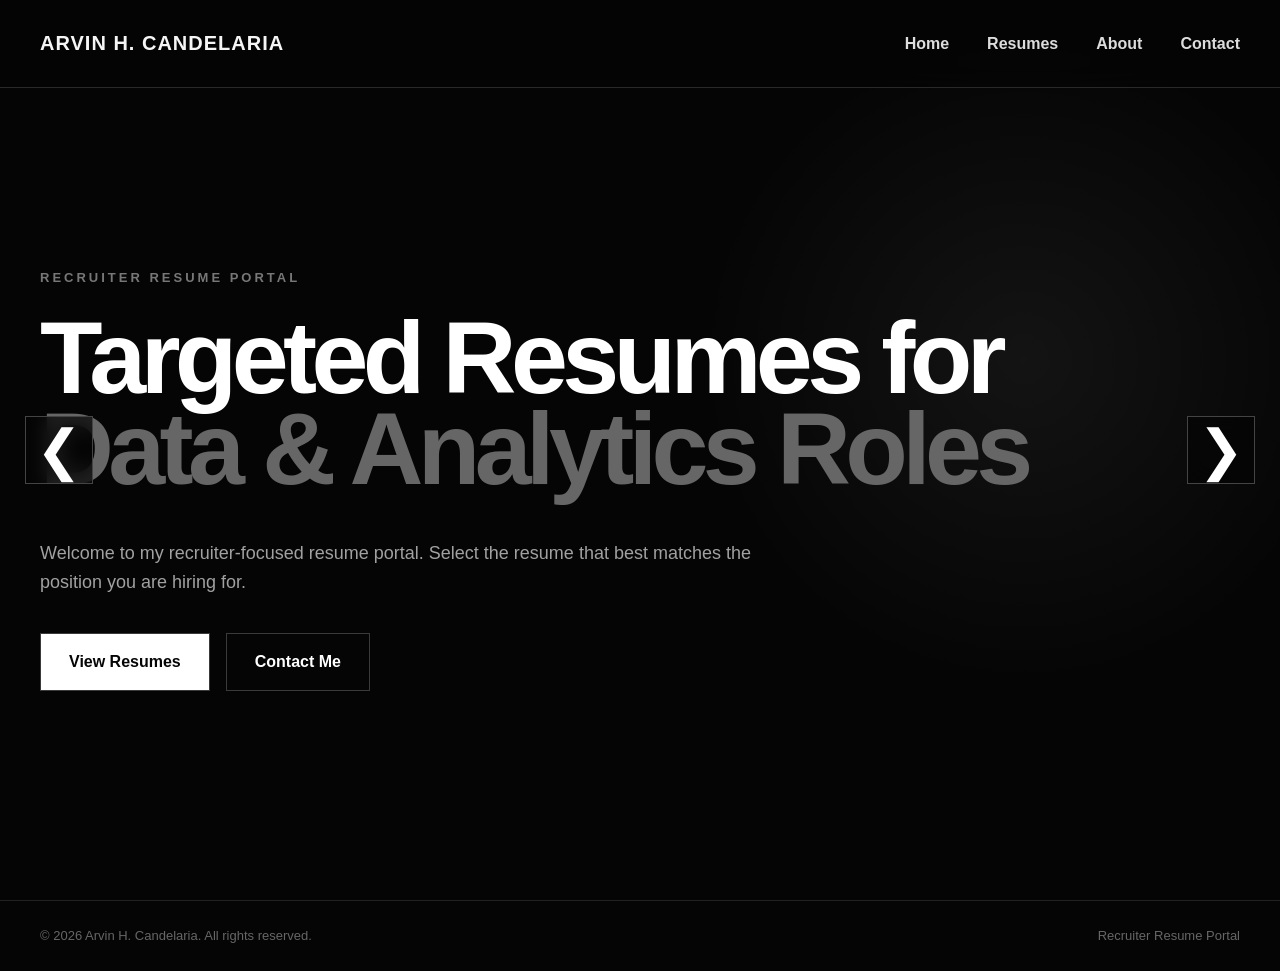
==== commit dd81e099: "Remove unnecessary blank line in index.html" ====
--- a/index.html
+++ b/index.html
@@ -720,7 +720,6 @@
     </div>
 
 
-
     <!-- =====================================================
          JAVASCRIPT
          ===================================================== -->
--- a/style.css
+++ b/style.css
@@ -1,6 +1,28 @@
-/* =========================
-   RESET & GLOBAL
-========================= */
+/* =========================================================
+   PREMIUM BLACK PRESENTATION PORTFOLIO
+========================================================= */
+
+:root {
+
+    --black: #050505;
+    --surface: #0b0b0b;
+    --card: #111111;
+    --card-hover: #171717;
+
+    --border: #292929;
+
+    --text: #f5f5f5;
+    --muted: #a1a1a1;
+    --soft: #707070;
+
+    --accent: #ffffff;
+
+}
+
+
+/* =========================================================
+   RESET
+========================================================= */
 
 * {
     margin: 0;
@@ -8,1033 +30,2601 @@
     box-sizing: border-box;
 }
 
+
 html {
     scroll-behavior: smooth;
 }
 
+
 body {
-    font-family: Arial, Helvetica, sans-serif;
-    background: #f7f5f0;
-    color: #171717;
-    line-height: 1.6;
-}
+
+    background: var(--black);
+
+    color: var(--text);
+
+    font-family:
+        Arial,
+        Helvetica,
+        sans-serif;
+
+    overflow: hidden;
+
+}
+
 
 a {
     color: inherit;
     text-decoration: none;
 }
 
+
 button,
-input,
-textarea {
-    font: inherit;
-}
+a {
+    -webkit-tap-highlight-color: transparent;
+}
+
+
+/* =========================================================
+   CONTAINER
+========================================================= */
 
 .container {
-    width: min(1120px, 90%);
-    margin: 0 auto;
-}
-
-
-/* =========================
+
+    width: min(1280px, calc(100% - 80px));
+
+    margin: auto;
+
+}
+
+
+/* =========================================================
    NAVIGATION
-========================= */
+========================================================= */
 
 .navbar {
-    position: sticky;
+
+    position: fixed;
+
     top: 0;
+    left: 0;
+
+    width: 100%;
+
+    height: 88px;
+
     z-index: 1000;
-    background: rgba(247, 245, 240, 0.96);
-    border-bottom: 1px solid #dedbd4;
+
+    background: rgba(5, 5, 5, 0.82);
+
+    backdrop-filter: blur(15px);
+
+    border-bottom: 1px solid var(--border);
+
+}
+
+
+.nav-container {
+
+    height: 100%;
+
+    display: flex;
+
+    align-items: center;
+
+    justify-content: space-between;
+
+}
+
+
+.logo {
+
+    font-size: 20px;
+
+    font-weight: 900;
+
+    letter-spacing: 1px;
+
+}
+
+
+.nav-links {
+
+    display: flex;
+
+    gap: 38px;
+
+}
+
+
+.nav-links a {
+
+    position: relative;
+
+    font-size: 16px;
+
+    font-weight: 700;
+
+    color: #ddd;
+
+    transition:
+        color .3s ease,
+        transform .3s ease;
+
+}
+
+
+.nav-links a:hover {
+
+    color: white;
+
+    transform: translateY(-2px);
+
+}
+
+
+.nav-links a.active {
+
+    color: white;
+
+}
+
+
+.nav-links a.active::after {
+
+    content: "";
+
+    position: absolute;
+
+    left: 0;
+
+    bottom: -8px;
+
+    width: 100%;
+
+    height: 2px;
+
+    background: white;
+
+}
+
+
+/* =========================================================
+   PRESENTATION
+========================================================= */
+
+.presentation {
+
+    position: relative;
+
+    width: 100%;
+
+    height: 100vh;
+
+    overflow: hidden;
+
+}
+
+
+.slides-track {
+
+    display: flex;
+
+    width: 400%;
+
+    height: 100%;
+
+    transition:
+        transform .85s cubic-bezier(.77, 0, .18, 1);
+
+    will-change: transform;
+
+}
+
+
+.slide {
+
+    position: relative;
+
+    flex: 0 0 25%;
+
+    width: 25%;
+
+    min-height: 100vh;
+
+    padding-top: 88px;
+
+    overflow: hidden;
+
+}
+
+
+/* =========================================================
+   GENERAL TEXT
+========================================================= */
+
+.eyebrow {
+
+    color: #777;
+
+    font-size: 13px;
+
+    font-weight: 900;
+
+    letter-spacing: 3px;
+
+    margin-bottom: 25px;
+
+}
+
+
+h1,
+h2,
+h3 {
+
+    letter-spacing: -0.055em;
+
+}
+
+
+h2 {
+
+    font-size: clamp(3.2rem, 6vw, 6.5rem);
+
+    line-height: .95;
+
+}
+
+
+p {
+
+    line-height: 1.65;
+
+}
+
+
+/* =========================================================
+   BUTTONS
+========================================================= */
+
+.primary-btn,
+.secondary-btn {
+
+    display: inline-flex;
+
+    align-items: center;
+
+    justify-content: center;
+
+    min-height: 58px;
+
+    padding: 0 28px;
+
+    border: 1px solid #3a3a3a;
+
+    font-weight: 800;
+
+    transition:
+        transform .3s ease,
+        background .3s ease,
+        color .3s ease,
+        border-color .3s ease;
+
+}
+
+
+.primary-btn {
+
+    background: white;
+
+    color: #050505;
+
+}
+
+
+.secondary-btn {
+
+    background: transparent;
+
+    color: white;
+
+}
+
+
+.primary-btn:hover,
+.secondary-btn:hover {
+
+    transform: translateY(-5px);
+
+}
+
+
+.primary-btn:hover {
+
+    background: #ddd;
+
+}
+
+
+.secondary-btn:hover {
+
+    background: white;
+
+    color: black;
+
+}
+
+
+/* =========================================================
+   HOME
+========================================================= */
+
+.hero {
+
+    background:
+
+        radial-gradient(
+            circle at 80% 40%,
+            rgba(255,255,255,.06),
+            transparent 28%
+        ),
+
+        #050505;
+
+}
+
+
+.hero-content {
+
+    position: relative;
+
+    z-index: 10;
+
+    height: 100%;
+
+    display: flex;
+
+    flex-direction: column;
+
+    justify-content: center;
+
+    padding-bottom: 30px;
+
+}
+
+
+.hero h1 {
+
+    max-width: 1000px;
+
+    font-size: clamp(4rem, 8vw, 9rem);
+
+    line-height: .88;
+
+    color: white;
+
+}
+
+
+.hero h1 span {
+
+    display: block;
+
+    color: #666;
+
+}
+
+
+.hero-description {
+
+    max-width: 760px;
+
+    margin-top: 45px;
+
+    color: #a1a1a1;
+
+    font-size: 18px;
+
+}
+
+
+.hero-buttons {
+
+    display: flex;
+
+    gap: 16px;
+
+    margin-top: 35px;
+
+}
+
+
+/* =========================================================
+   HOME VISUAL
+========================================================= */
+
+.hero-visual {
+
+    position: absolute;
+
+    right: 9%;
+
+    top: 50%;
+
+    width: 340px;
+
+    height: 340px;
+
+    transform: translateY(-50%);
+
+    z-index: 2;
+
+}
+
+
+.visual-ring {
+
+    position: absolute;
+
+    inset: 0;
+
+    border: 1px solid rgba(255,255,255,.15);
+
+    border-radius: 50%;
+
+    animation: rotateRing 18s linear infinite;
+
+}
+
+
+.ring-2 {
+
+    inset: 35px;
+
+    animation-duration: 13s;
+
+    animation-direction: reverse;
+
+}
+
+
+.visual-card {
+
+    position: absolute;
+
+    left: 50%;
+    top: 50%;
+
+    width: 220px;
+    height: 160px;
+
+    transform:
+        translate(-50%, -50%)
+        rotate(-5deg);
+
+    background: rgba(20,20,20,.9);
+
+    border: 1px solid #333;
+
+    padding: 20px;
+
+    box-shadow:
+        0 30px 80px rgba(0,0,0,.5);
+
+    animation: floatingCard 5s ease-in-out infinite;
+
+}
+
+
+.visual-top {
+
+    display: flex;
+
+    justify-content: space-between;
+
+    font-size: 10px;
+
+    font-weight: 900;
+
+    letter-spacing: 2px;
+
+    color: #888;
+
+}
+
+
+.visual-bars {
+
+    height: 75px;
+
+    margin-top: 20px;
+
+    display: flex;
+
+    align-items: flex-end;
+
+    gap: 9px;
+
+}
+
+
+.visual-bars span {
+
+    width: 20px;
+
+    background: #eee;
+
+    opacity: .75;
+
+    animation: barsAnimation 2s ease-in-out infinite alternate;
+
+}
+
+
+.visual-bars span:nth-child(2) {
+    animation-delay: .15s;
+}
+
+.visual-bars span:nth-child(3) {
+    animation-delay: .3s;
+}
+
+.visual-bars span:nth-child(4) {
+    animation-delay: .45s;
+}
+
+.visual-bars span:nth-child(5) {
+    animation-delay: .6s;
+}
+
+.visual-bars span:nth-child(6) {
+    animation-delay: .75s;
+}
+
+
+.visual-line {
+
+    height: 1px;
+
+    background: #555;
+
+    margin-top: 10px;
+
+}
+
+
+/* =========================================================
+   FLOATING DATA PARTICLES
+========================================================= */
+
+.data-particle {
+
+    position: absolute;
+
+    color: #444;
+
+    font-size: 12px;
+
+    font-weight: 900;
+
+    letter-spacing: 2px;
+
+    animation: particleFloat 6s ease-in-out infinite;
+
+}
+
+
+.particle-1 {
+
+    top: 25%;
+
+    left: 8%;
+
+}
+
+
+.particle-2 {
+
+    top: 70%;
+
+    left: 45%;
+
+    animation-delay: 1s;
+
+}
+
+
+.particle-3 {
+
+    top: 30%;
+
+    right: 35%;
+
+    animation-delay: 2s;
+
+}
+
+
+.particle-4 {
+
+    bottom: 15%;
+
+    right: 12%;
+
+    animation-delay: 3s;
+
+}
+
+
+.hero-orbit {
+
+    position: absolute;
+
+    border: 1px solid rgba(255,255,255,.04);
+
+    border-radius: 50%;
+
+    animation: orbitMove 20s linear infinite;
+
+}
+
+
+.orbit-one {
+
+    width: 650px;
+
+    height: 650px;
+
+    right: -250px;
+
+    top: -200px;
+
+}
+
+
+.orbit-two {
+
+    width: 400px;
+
+    height: 400px;
+
+    right: 120px;
+
+    bottom: -220px;
+
+    animation-direction: reverse;
+
+}
+
+
+.orbit-three {
+
+    width: 180px;
+
+    height: 180px;
+
+    left: 10%;
+
+    top: 15%;
+
+}
+
+
+/* =========================================================
+   RESUMES
+========================================================= */
+
+.resume-section {
+
+    background: #090909;
+
+}
+
+
+.resume-container {
+
+    height: 100%;
+
+    display: flex;
+
+    flex-direction: column;
+
+    justify-content: center;
+
+}
+
+
+.section-heading {
+
+    margin-bottom: 35px;
+
+}
+
+
+.section-heading > p:last-child {
+
+    margin-top: 20px;
+
+    color: #999;
+
+    font-size: 17px;
+
+}
+
+
+/* =========================================================
+   RESUME CAROUSEL
+========================================================= */
+
+.resume-carousel {
+
+    position: relative;
+
+    display: flex;
+
+    align-items: center;
+
+    width: 100%;
+
+}
+
+
+.resume-track {
+
+    display: flex;
+
+    width: 100%;
+
+    gap: 25px;
+
+    overflow: hidden;
+
+    scroll-behavior: smooth;
+
+    padding: 10px 4px 25px;
+
+}
+
+
+.resume-card {
+
+    flex: 0 0 calc((100% - 50px) / 3);
+
+    min-height: 455px;
+
+    padding: 25px;
+
+    background: #111;
+
+    border: 1px solid #292929;
+
+    position: relative;
+
+    overflow: hidden;
+
+    transition:
+        transform .35s ease,
+        border-color .35s ease,
+        background .35s ease;
+
+}
+
+
+.resume-card:hover {
+
+    transform: translateY(-10px);
+
+    border-color: #555;
+
+    background: #151515;
+
+}
+
+
+/* =========================================================
+   RESUME CARD VISUAL
+========================================================= */
+
+.card-visual {
+
+    position: relative;
+
+    width: 100%;
+
+    height: 125px;
+
+    margin-bottom: 22px;
+
+    overflow: hidden;
+
+    background: #0b0b0b;
+
+    border: 1px solid #242424;
+
+}
+
+
+/* DATA ANALYST VISUAL */
+
+.data-visual {
+
+    display: flex;
+
+    align-items: flex-end;
+
+    gap: 12px;
+
+    padding: 25px;
+
+}
+
+
+.chart-grid {
+
+    position: absolute;
+
+    inset: 0;
+
+    background-image:
+
+        linear-gradient(
+            rgba(255,255,255,.04) 1px,
+            transparent 1px
+        ),
+
+        linear-gradient(
+            90deg,
+            rgba(255,255,255,.04) 1px,
+            transparent 1px
+        );
+
+    background-size: 25px 25px;
+
+}
+
+
+.chart-bar {
+
+    position: relative;
+
+    width: 28px;
+
+    background: #eee;
+
+    z-index: 2;
+
+    animation: chartBounce 2.5s ease-in-out infinite alternate;
+
+}
+
+
+.bar-a {
+    height: 35%;
+}
+
+.bar-b {
+    height: 65%;
+    animation-delay: .2s;
+}
+
+.bar-c {
+    height: 48%;
+    animation-delay: .4s;
+}
+
+.bar-d {
+    height: 82%;
+    animation-delay: .6s;
+}
+
+
+.chart-line {
+
+    position: absolute;
+
+    width: 180px;
+
+    height: 50px;
+
+    border-top: 2px solid #888;
+
+    transform:
+        rotate(-10deg)
+        translateY(-35px);
+
+    right: -15px;
+
+    top: 70px;
+
+}
+
+
+/* RESEARCH VISUAL */
+
+.research-visual {
+
+    display: flex;
+
+    align-items: center;
+
+    justify-content: center;
+
+}
+
+
+.research-circle {
+
+    position: absolute;
+
+    border: 1px solid #555;
+
+    border-radius: 50%;
+
+    animation: researchPulse 4s ease-in-out infinite;
+
+}
+
+
+.circle-one {
+
+    width: 80px;
+    height: 80px;
+
+}
+
+
+.circle-two {
+
+    width: 130px;
+    height: 130px;
+
+    animation-delay: .5s;
+
+}
+
+
+.circle-three {
+
+    width: 180px;
+    height: 180px;
+
+    animation-delay: 1s;
+
+}
+
+
+.research-node {
+
+    position: absolute;
+
+    width: 10px;
+    height: 10px;
+
+    background: white;
+
+    border-radius: 50%;
+
+    z-index: 3;
+
+    animation: nodeMove 5s linear infinite;
+
+}
+
+
+.node-one {
+
+    left: 30%;
+    top: 25%;
+
+}
+
+
+.node-two {
+
+    right: 25%;
+    top: 45%;
+
+    animation-delay: 1s;
+
+}
+
+
+.node-three {
+
+    left: 45%;
+    bottom: 20%;
+
+    animation-delay: 2s;
+
+}
+
+
+.research-line {
+
+    position: absolute;
+
+    width: 100px;
+
+    height: 1px;
+
+    background: #555;
+
+}
+
+
+.line-one {
+
+    transform: rotate(25deg);
+
+}
+
+
+.line-two {
+
+    transform: rotate(-40deg);
+
+}
+
+
+/* WORKFORCE VISUAL */
+
+.workforce-visual {
+
+    display: flex;
+
+    justify-content: center;
+
+    align-items: center;
+
+}
+
+
+.workforce-ring {
+
+    width: 100px;
+
+    height: 100px;
+
+    border:
+
+        1px solid #777;
+
+    border-radius: 50%;
+
+    animation: workforceSpin 7s linear infinite;
+
+}
+
+
+.workforce-dot {
+
+    position: absolute;
+
+    width: 12px;
+
+    height: 12px;
+
+    border-radius: 50%;
+
+    background: white;
+
+}
+
+
+.dot-one {
+
+    transform: translate(-55px, -35px);
+
+    animation: workforceFloat 3s ease-in-out infinite;
+
+}
+
+
+.dot-two {
+
+    transform: translate(55px, 30px);
+
+    animation: workforceFloat 3s ease-in-out infinite .8s;
+
+}
+
+
+.dot-three {
+
+    transform: translate(20px, -60px);
+
+    animation: workforceFloat 3s ease-in-out infinite 1.5s;
+
+}
+
+
+.workforce-wave {
+
+    position: absolute;
+
+    width: 220px;
+
+    height: 50px;
+
+    border-top: 2px solid #555;
+
+    border-radius: 50%;
+
+    transform: rotate(-10deg);
+
+}
+
+
+/* =========================================================
+   CARD TEXT
+========================================================= */
+
+.card-number {
+
+    color: #777;
+
+    font-size: 13px;
+
+    font-weight: 900;
+
+    letter-spacing: 2px;
+
+}
+
+
+.resume-card h3 {
+
+    margin-top: 28px;
+
+    font-size: 30px;
+
+}
+
+
+.resume-card p {
+
+    margin-top: 20px;
+
+    color: #999;
+
+    font-size: 15px;
+
+}
+
+
+.skills-list {
+
+    display: flex;
+
+    flex-wrap: wrap;
+
+    gap: 7px;
+
+    margin-top: 20px;
+
+}
+
+
+.skills-list span {
+
+    padding: 8px 11px;
+
+    background: #1a1a1a;
+
+    border: 1px solid #2b2b2b;
+
+    color: #ddd;
+
+    font-size: 11px;
+
+    font-weight: 800;
+
+}
+
+
+.request-btn {
+
+    width: calc(100% - 50px);
+
+    position: absolute;
+
+    bottom: 25px;
+
+    left: 25px;
+
+    height: 50px;
+
+    border: none;
+
+    background: white;
+
+    color: black;
+
+    font-size: 15px;
+
+    font-weight: 900;
+
+    cursor: pointer;
+
+    transition:
+        transform .3s ease,
+        background .3s ease;
+
+}
+
+
+.request-btn:hover {
+
+    background: #ddd;
+
+    transform: translateY(-3px);
+
+}
+
+
+/* =========================================================
+   RESUME ARROWS
+========================================================= */
+
+.resume-arrow {
+
+    position: absolute;
+
+    z-index: 10;
+
+    width: 48px;
+
+    height: 48px;
+
+    border: 1px solid #444;
+
+    background: #080808;
+
+    color: white;
+
+    font-size: 30px;
+
+    cursor: pointer;
+
+    display: flex;
+
+    align-items: center;
+
+    justify-content: center;
+
+    transition:
+        background .3s ease,
+        transform .3s ease;
+
+}
+
+
+.resume-arrow:hover {
+
+    background: white;
+
+    color: black;
+
+    transform: scale(1.08);
+
+}
+
+
+.resume-prev {
+
+    left: -25px;
+
+}
+
+
+.resume-next {
+
+    right: -25px;
+
+}
+
+
+/* =========================================================
+   ABOUT
+========================================================= */
+
+.about-section {
+
+    background: #070707;
+
+}
+
+
+.about-content {
+
+    height: 100%;
+
+    display: grid;
+
+    grid-template-columns: 390px 1fr;
+
+    align-items: center;
+
+    gap: 90px;
+
+}
+
+
+.about-photo-wrapper {
+
+    position: relative;
+
+    height: 560px;
+
+}
+
+
+.about-photo {
+
+    position: relative;
+
+    width: 100%;
+
+    height: 100%;
+
+    overflow: hidden;
+
+    background: #111;
+
+    z-index: 2;
+
+}
+
+
+.about-photo img {
+
+    width: 100%;
+
+    height: 100%;
+
+    object-fit: cover;
+
+    object-position: center top;
+
+    filter: grayscale(15%);
+
+    transition:
+        transform 1s ease,
+        filter .5s ease;
+
+}
+
+
+.about-photo-wrapper:hover img {
+
+    transform: scale(1.05);
+
+    filter: grayscale(0%);
+
+}
+
+
+.photo-glow {
+
+    position: absolute;
+
+    inset: -25px;
+
+    border: 1px solid #222;
+
+    z-index: 1;
+
+    animation: photoFrame 5s ease-in-out infinite;
+
+}
+
+
+.photo-label {
+
+    position: absolute;
+
+    z-index: 4;
+
+    bottom: 25px;
+
+    left: 25px;
+
+    display: flex;
+
+    gap: 8px;
+
+}
+
+
+.photo-label span {
+
+    background: rgba(0,0,0,.75);
+
     backdrop-filter: blur(10px);
-}
-
-.nav-container {
-    min-height: 76px;
+
+    border: 1px solid #444;
+
+    padding: 9px 12px;
+
+    font-size: 10px;
+
+    font-weight: 900;
+
+    letter-spacing: 1px;
+
+}
+
+
+.about-text {
+
+    max-width: 780px;
+
+}
+
+
+.about-text p {
+
+    color: #a1a1a1;
+
+    font-size: 18px;
+
+    margin-top: 25px;
+
+}
+
+
+.about-stats {
+
     display: flex;
+
+    gap: 50px;
+
+    margin-top: 40px;
+
+}
+
+
+.about-stats div {
+
+    display: flex;
+
+    flex-direction: column;
+
+}
+
+
+.about-stats strong {
+
+    font-size: 35px;
+
+}
+
+
+.about-stats span {
+
+    color: #777;
+
+    font-size: 12px;
+
+    letter-spacing: 2px;
+
+    margin-top: 5px;
+
+}
+
+
+/* =========================================================
+   CONTACT
+========================================================= */
+
+.contact-section {
+
+    background: #050505;
+
+    display: flex;
+
+    flex-direction: column;
+
+}
+
+
+.contact-content {
+
+    flex: 1;
+
+    display: flex;
+
+    flex-direction: column;
+
+    justify-content: center;
+
+}
+
+
+.contact-content > p:not(.eyebrow) {
+
+    max-width: 780px;
+
+    margin-top: 30px;
+
+    color: #999;
+
+    font-size: 18px;
+
+}
+
+
+.contact-buttons {
+
+    display: flex;
+
+    gap: 15px;
+
+    margin-top: 35px;
+
+}
+
+
+.contact-btn {
+
+    gap: 10px;
+
+}
+
+
+.contact-icon {
+
+    display: inline-flex;
+
     align-items: center;
+
+    justify-content: center;
+
+    width: 24px;
+
+    height: 24px;
+
+    border: 1px solid currentColor;
+
+    font-size: 11px;
+
+}
+
+
+.contact-orbit {
+
+    position: absolute;
+
+    right: 12%;
+
+    top: 35%;
+
+    width: 260px;
+
+    height: 260px;
+
+    border: 1px solid #222;
+
+    border-radius: 50%;
+
+    animation: rotateRing 20s linear infinite;
+
+}
+
+
+.orbit-dot {
+
+    position: absolute;
+
+    width: 9px;
+
+    height: 9px;
+
+    background: white;
+
+    border-radius: 50%;
+
+    top: -5px;
+
+    left: 50%;
+
+}
+
+
+.orbit-dot.second {
+
+    top: 50%;
+
+    left: -5px;
+
+}
+
+
+.orbit-dot.third {
+
+    top: auto;
+
+    left: auto;
+
+    right: -5px;
+
+    bottom: 25%;
+
+}
+
+
+/* =========================================================
+   FOOTER
+========================================================= */
+
+.footer {
+
+    border-top: 1px solid #222;
+
+}
+
+
+.footer .container {
+
+    min-height: 70px;
+
+    display: flex;
+
+    align-items: center;
+
     justify-content: space-between;
-    gap: 30px;
-}
-
-.logo {
-    font-size: 0.95rem;
+
+}
+
+
+.footer p {
+
+    color: #666;
+
+    font-size: 13px;
+
+}
+
+
+/* =========================================================
+   MAIN SLIDE ARROWS
+========================================================= */
+
+.slide-arrow {
+
+    position: absolute;
+
+    z-index: 100;
+
+    top: 50%;
+
+    transform: translateY(-50%);
+
+    width: 68px;
+
+    height: 68px;
+
+    border: 1px solid #444;
+
+    background: rgba(5,5,5,.7);
+
+    backdrop-filter: blur(10px);
+
+    color: white;
+
+    font-size: 55px;
+
+    line-height: 1;
+
+    cursor: pointer;
+
+    display: flex;
+
+    align-items: center;
+
+    justify-content: center;
+
+    transition:
+        background .3s ease,
+        color .3s ease,
+        transform .3s ease;
+
+}
+
+
+.slide-arrow:hover {
+
+    background: white;
+
+    color: black;
+
+}
+
+
+.slide-prev {
+
+    left: 25px;
+
+}
+
+
+.slide-next {
+
+    right: 25px;
+
+}
+
+
+.slide-counter {
+
+    position: absolute;
+
+    z-index: 100;
+
+    bottom: 25px;
+
+    left: 50%;
+
+    transform: translateX(-50%);
+
+    display: flex;
+
+    align-items: center;
+
+    gap: 14px;
+
+    color: #777;
+
+    font-size: 12px;
+
+    font-weight: 900;
+
+    letter-spacing: 2px;
+
+}
+
+
+.slide-counter #currentSlide {
+
+    color: white;
+
+}
+
+
+.counter-line {
+
+    width: 60px;
+
+    height: 1px;
+
+    background: #444;
+
+}
+
+
+/* =========================================================
+   MODAL
+========================================================= */
+
+.modal {
+
+    position: fixed;
+
+    inset: 0;
+
+    z-index: 2000;
+
+    display: none;
+
+    align-items: center;
+
+    justify-content: center;
+
+    padding: 30px;
+
+}
+
+
+.modal.active {
+
+    display: flex;
+
+}
+
+
+.modal-overlay {
+
+    position: absolute;
+
+    inset: 0;
+
+    background: rgba(0,0,0,.85);
+
+    backdrop-filter: blur(10px);
+
+}
+
+
+.modal-content {
+
+    position: relative;
+
+    z-index: 2;
+
+    width: min(620px, 100%);
+
+    max-height: 90vh;
+
+    overflow-y: auto;
+
+    padding: 45px;
+
+    background: #111;
+
+    border: 1px solid #333;
+
+    color: white;
+
+    animation: modalIn .4s ease;
+
+}
+
+
+.close-modal {
+
+    position: absolute;
+
+    right: 20px;
+
+    top: 15px;
+
+    width: 42px;
+
+    height: 42px;
+
+    border: none;
+
+    background: transparent;
+
+    color: white;
+
+    cursor: pointer;
+
+    font-size: 32px;
+
+}
+
+
+.modal-content h2 {
+
+    font-size: 42px;
+
+    margin-bottom: 15px;
+
+}
+
+
+.modal-description {
+
+    color: #999;
+
+    margin-bottom: 30px;
+
+}
+
+
+.form-group {
+
+    margin-bottom: 18px;
+
+}
+
+
+.form-group label {
+
+    display: block;
+
+    margin-bottom: 7px;
+
+    font-size: 13px;
+
     font-weight: 800;
-    letter-spacing: 0.08em;
-}
-
-.nav-links {
-    display: flex;
-    align-items: center;
-    gap: 28px;
-}
-
-.nav-links a {
-    font-size: 0.9rem;
-    font-weight: 600;
-    transition: opacity 0.2s ease;
-}
-
-.nav-links a:hover {
-    opacity: 0.55;
-}
-
-
-/* =========================
-   HERO
-========================= */
-
-.hero {
-    min-height: 680px;
-    display: flex;
-    align-items: center;
-    padding: 100px 0;
-    background: #171717;
-    color: #ffffff;
-}
-
-.hero-content {
-    max-width: 900px;
-}
-
-.eyebrow {
-    margin-bottom: 18px;
-    font-size: 0.75rem;
-    font-weight: 800;
-    letter-spacing: 0.18em;
-    text-transform: uppercase;
-}
-
-.hero .eyebrow {
-    color: #c9c5bc;
-}
-
-.hero h1 {
-    max-width: 850px;
-    margin-bottom: 28px;
-    font-size: clamp(3rem, 7vw, 6.5rem);
-    line-height: 0.98;
-    letter-spacing: -0.055em;
-}
-
-.hero h1 span {
-    display: block;
-    color: #c9c5bc;
-}
-
-.hero-description {
-    max-width: 680px;
-    margin-bottom: 38px;
-    color: #d7d4ce;
-    font-size: 1.08rem;
-}
-
-.hero-buttons {
-    display: flex;
-    flex-wrap: wrap;
-    gap: 14px;
-}
-
-
-/* =========================
-   BUTTONS
-========================= */
-
-.primary-btn,
-.secondary-btn,
-.request-btn,
-.submit-btn {
-    display: inline-flex;
-    align-items: center;
-    justify-content: center;
-    min-height: 48px;
-    padding: 0 22px;
-    border: 1px solid transparent;
-    cursor: pointer;
-    font-weight: 700;
-    transition:
-        transform 0.2s ease,
-        background 0.2s ease,
-        color 0.2s ease,
-        border-color 0.2s ease;
-}
-
-.primary-btn:hover,
-.secondary-btn:hover,
-.request-btn:hover,
-.submit-btn:hover {
-    transform: translateY(-2px);
-}
-
-.primary-btn {
-    background: #ffffff;
-    color: #171717;
-}
-
-.primary-btn:hover {
-    background: #e8e5df;
-}
-
-.secondary-btn {
-    background: transparent;
-    color: #ffffff;
-    border-color: #686868;
-}
-
-.secondary-btn:hover {
-    background: #ffffff;
-    color: #171717;
-}
-
-
-/* =========================
-   RESUME SECTION
-========================= */
-
-.resume-section {
-    padding: 110px 0;
-    background: #f7f5f0;
-}
-
-.section-heading {
-    max-width: 700px;
-    margin-bottom: 55px;
-}
-
-.section-heading .eyebrow {
-    color: #68645d;
-}
-
-.section-heading h2,
-.about-section h2,
-.contact-section h2 {
-    margin-bottom: 16px;
-    font-size: clamp(2.3rem, 5vw, 4rem);
-    line-height: 1.05;
-    letter-spacing: -0.045em;
-}
-
-.section-heading p:last-child {
-    color: #68645d;
-}
-
-.resume-grid {
-    display: grid;
-    grid-template-columns: repeat(3, 1fr);
-    gap: 22px;
-}
-
-.resume-card {
-    position: relative;
-    min-height: 450px;
-    display: flex;
-    flex-direction: column;
-    padding: 38px;
-    background: #ffffff;
-    border: 1px solid #dedbd4;
-    transition:
-        transform 0.25s ease,
-        box-shadow 0.25s ease;
-}
-
-.resume-card:hover {
-    transform: translateY(-7px);
-    box-shadow: 0 18px 45px rgba(0, 0, 0, 0.08);
-}
-
-.card-number {
-    margin-bottom: 45px;
-    color: #8a867e;
-    font-size: 0.8rem;
-    font-weight: 800;
-    letter-spacing: 0.12em;
-}
-
-.resume-card h3 {
-    margin-bottom: 18px;
-    font-size: 1.65rem;
-    letter-spacing: -0.025em;
-}
-
-.resume-card p {
-    margin-bottom: 25px;
-    color: #65615a;
-    font-size: 0.95rem;
-}
-
-.skills-list {
-    display: flex;
-    flex-wrap: wrap;
-    gap: 7px;
-    margin-bottom: 30px;
-}
-
-.skills-list span {
-    padding: 5px 9px;
-    background: #f1efe9;
-    color: #4f4b45;
-    font-size: 0.72rem;
-    font-weight: 700;
-}
-
-.request-btn {
-    width: 100%;
-    margin-top: auto;
-    background: #171717;
-    color: #ffffff;
-}
-
-.request-btn:hover {
-    background: #343434;
-}
-
-
-/* =========================
-   ABOUT
-========================= */
-
-.about-section {
-    background: #080808;
-    color: #f5f5f5;
-}
-
-.about-content {
-    display: grid;
-    grid-template-columns: 300px minmax(0, 1fr);
-    gap: 70px;
-    align-items: center;
-}
-
-.about-content {
-    position: relative;
-}
-
-.about-content::before {
-    content: "";
-
-    position: absolute;
-
-    left: 70px;
-    top: 50%;
-
-    width: 280px;
-    height: 280px;
-
-    transform: translateY(-50%);
-
-    background: rgba(255, 255, 255, 0.035);
-
-    filter: blur(90px);
-
-    border-radius: 50%;
-
-    pointer-events: none;
-}
-
-/* =====================================
-   PREMIUM GRADUATION PHOTO
-===================================== */
-
-.about-photo {
-    position: relative;
-
-    width: 300px;
-    height: 480px;
-
-    margin: 0;
-
-    overflow: hidden;
-
-    background: #050505;
-
-    border-radius: 0;
-
-    align-self: center;
-
-    /* soft cinematic shadow */
-    box-shadow:
-        0 25px 70px rgba(0, 0, 0, 0.75);
-}
-
-
-/* PHOTO */
-
-.about-photo img {
-    width: 100%;
-    height: 100%;
-
-    display: block;
-
-    object-fit: cover;
-
-    object-position: center 20%;
-
-    /* slightly cinematic */
-    filter:
-        brightness(0.82)
-        contrast(1.05)
-        saturate(0.82);
-
-    transform: scale(1.02);
-}
-
-.about-photo {
-    position: relative;
-    isolation: isolate;
-}
-
-.about-photo {
-    filter: drop-shadow(
-        0 25px 60px rgba(0, 0, 0, 0.8)
-    );
-}
-
-
-/* TOP + BOTTOM FADE */
-
-.about-photo::after {
-    content: "";
-
-    position: absolute;
-    inset: 0;
-
-    pointer-events: none;
-
-    background:
-        linear-gradient(
-            to bottom,
-            #080808 0%,
-            transparent 18%,
-            transparent 75%,
-            #080808 100%
-        );
-}
-
-.about-photo {
-    position: relative;
-    isolation: isolate;
-}
-
-.about-photo {
-    filter: drop-shadow(
-        0 25px 60px rgba(0, 0, 0, 0.8)
-    );
-}
-
-/* LEFT + RIGHT FADE */
-
-.about-photo::before {
-    content: "";
-
-    position: absolute;
-    inset: 0;
-
-    z-index: 2;
-
-    pointer-events: none;
-
-    background:
-        linear-gradient(
-            to right,
-            #080808 0%,
-            transparent 18%,
-            transparent 82%,
-            #080808 100%
-        );
-}
-
-.about-photo img {
-    width: 100%;
-    height: 100%;
-    display: block;
-    object-fit: cover;
-    object-position: center 20%;
-}
-
-.about-photo {
-    position: relative;
-    isolation: isolate;
-}
-
-.about-photo {
-    filter: drop-shadow(
-        0 25px 60px rgba(0, 0, 0, 0.8)
-    );
-}
-
-/* RIGHT CONTENT */
-.about-info {
-    min-width: 0;
-}
-
-.about-text {
-    max-width: 700px;
-}
-
-.about-text p {
-    margin-bottom: 22px;
-    color: #4f4b45;
-    font-size: 1.05rem;
-}
-
-/* =========================
-   CONTACT
-========================= */
-
-.contact-section {
-    padding: 110px 0;
-    background: #171717;
-    color: #ffffff;
-}
-
-.contact-section .eyebrow {
-    color: #aaa69e;
-}
-
-.contact-section p:not(.eyebrow) {
-    max-width: 650px;
-    margin-bottom: 32px;
-    color: #d0cdc6;
-}
-
-.contact-buttons {
-    display: flex;
-    flex-wrap: wrap;
-    gap: 12px;
-}
-
-.contact-buttons .secondary-btn {
-    color: #ffffff;
-}
-
-
-/* =========================
-   FOOTER
-========================= */
-
-.footer {
-    padding: 30px 0;
-    background: #101010;
-    color: #88847d;
-    font-size: 0.78rem;
-}
-
-.footer .container {
-    display: flex;
-    justify-content: space-between;
-    gap: 20px;
-}
-
-
-/* =========================
-   MODAL
-========================= */
-
-.modal {
-    position: fixed;
-    inset: 0;
-    z-index: 2000;
-    display: none;
-    align-items: center;
-    justify-content: center;
-    padding: 25px;
-}
-
-.modal.active {
-    display: flex;
-}
-
-.modal-overlay {
-    position: absolute;
-    inset: 0;
-    background: rgba(0, 0, 0, 0.72);
-}
-
-.modal-content {
-    position: relative;
-    z-index: 1;
-    width: min(620px, 100%);
-    max-height: 90vh;
-    overflow-y: auto;
-    padding: 45px;
-    background: #ffffff;
-    color: #171717;
-    box-shadow: 0 25px 80px rgba(0, 0, 0, 0.3);
-}
-
-.close-modal {
-    position: absolute;
-    top: 16px;
-    right: 20px;
-    width: 38px;
-    height: 38px;
-    border: none;
-    background: transparent;
-    color: #444;
-    cursor: pointer;
-    font-size: 2rem;
-    line-height: 1;
-}
-
-.modal-content .eyebrow {
-    color: #68645d;
-}
-
-.modal-content h2 {
-    margin-bottom: 12px;
-    font-size: 2.2rem;
-    letter-spacing: -0.04em;
-}
-
-.modal-description {
-    margin-bottom: 30px;
-    color: #68645d;
-    font-size: 0.92rem;
-}
-
-
-/* =========================
-   FORM
-========================= */
-
-.form-group {
-    margin-bottom: 19px;
-}
-
-.form-group label {
-    display: block;
-    margin-bottom: 7px;
-    font-size: 0.82rem;
-    font-weight: 800;
-}
+
+}
+
 
 .form-group input,
 .form-group textarea {
+
     width: 100%;
-    padding: 13px 14px;
-    border: 1px solid #d5d1c9;
+
+    padding: 14px;
+
+    border: 1px solid #333;
+
+    background: #090909;
+
+    color: white;
+
     outline: none;
-    background: #faf9f6;
-    color: #171717;
-    transition: border-color 0.2s ease;
-}
+
+    font-family: inherit;
+
+}
+
 
 .form-group input:focus,
 .form-group textarea:focus {
-    border-color: #171717;
-}
+
+    border-color: white;
+
+}
+
 
 .form-group textarea {
+
     resize: vertical;
+
     min-height: 110px;
-}
+
+}
+
 
 .submit-btn {
+
     width: 100%;
-    margin-top: 5px;
-    background: #171717;
-    color: #ffffff;
-}
+
+    height: 55px;
+
+    border: none;
+
+    background: white;
+
+    color: black;
+
+    font-weight: 900;
+
+    cursor: pointer;
+
+}
+
 
 .submit-btn:hover {
-    background: #343434;
-}
+
+    background: #ddd;
+
+}
+
 
 .form-note {
+
     margin-top: 14px;
-    color: #858178;
-    font-size: 0.72rem;
+
+    color: #666;
+
+    font-size: 11px;
+
     text-align: center;
-}
-
-
-/* =========================
-   RESPONSIVE
-========================= */
-
-@media (max-width: 900px) {
-
-    .resume-grid {
+
+}
+
+
+/* =========================================================
+   ANIMATIONS
+========================================================= */
+
+@keyframes rotateRing {
+
+    from {
+        transform: rotate(0deg);
+    }
+
+    to {
+        transform: rotate(360deg);
+    }
+
+}
+
+
+@keyframes orbitMove {
+
+    from {
+        transform: rotate(0deg);
+    }
+
+    to {
+        transform: rotate(360deg);
+    }
+
+}
+
+
+@keyframes floatingCard {
+
+    0%,
+    100% {
+        transform:
+            translate(-50%, -50%)
+            rotate(-5deg)
+            translateY(0);
+    }
+
+    50% {
+        transform:
+            translate(-50%, -50%)
+            rotate(-2deg)
+            translateY(-15px);
+    }
+
+}
+
+
+@keyframes barsAnimation {
+
+    from {
+        opacity: .45;
+    }
+
+    to {
+        opacity: 1;
+    }
+
+}
+
+
+@keyframes chartBounce {
+
+    from {
+        transform: scaleY(.75);
+        transform-origin: bottom;
+    }
+
+    to {
+        transform: scaleY(1);
+        transform-origin: bottom;
+    }
+
+}
+
+
+@keyframes particleFloat {
+
+    0%,
+    100% {
+        transform: translateY(0);
+        opacity: .4;
+    }
+
+    50% {
+        transform: translateY(-20px);
+        opacity: 1;
+    }
+
+}
+
+
+@keyframes researchPulse {
+
+    0%,
+    100% {
+        transform: scale(1);
+        opacity: .4;
+    }
+
+    50% {
+        transform: scale(1.08);
+        opacity: 1;
+    }
+
+}
+
+
+@keyframes nodeMove {
+
+    0% {
+        transform: translate(0,0);
+    }
+
+    50% {
+        transform: translate(12px,-10px);
+    }
+
+    100% {
+        transform: translate(0,0);
+    }
+
+}
+
+
+@keyframes workforceSpin {
+
+    from {
+        transform: rotate(0deg);
+    }
+
+    to {
+        transform: rotate(360deg);
+    }
+
+}
+
+
+@keyframes workforceFloat {
+
+    0%,
+    100% {
+        opacity: .4;
+        transform: translateY(0);
+    }
+
+    50% {
+        opacity: 1;
+        transform: translateY(-10px);
+    }
+
+}
+
+
+@keyframes photoFrame {
+
+    0%,
+    100% {
+        transform: translate(0,0);
+    }
+
+    50% {
+        transform: translate(10px,10px);
+    }
+
+}
+
+
+@keyframes modalIn {
+
+    from {
+
+        opacity: 0;
+
+        transform:
+            translateY(30px)
+            scale(.97);
+
+    }
+
+    to {
+
+        opacity: 1;
+
+        transform:
+            translateY(0)
+            scale(1);
+
+    }
+
+}
+
+
+/* =========================================================
+   TABLET
+========================================================= */
+
+@media (max-width: 1100px) {
+
+    .container {
+
+        width: min(900px, calc(100% - 120px));
+
+    }
+
+
+    .hero h1 {
+
+        font-size: clamp(4rem, 9vw, 7rem);
+
+    }
+
+
+    .hero-visual {
+
+        opacity: .25;
+
+        right: 5%;
+
+    }
+
+
+    .resume-card {
+
+        flex-basis: 70%;
+
+    }
+
+
+    .resume-track {
+
+        padding-left: 8%;
+
+        padding-right: 8%;
+
+    }
+
+
+    .about-content {
+
+        grid-template-columns: 300px 1fr;
+
+        gap: 50px;
+
+    }
+
+
+    .about-photo-wrapper {
+
+        height: 460px;
+
+    }
+
+
+    .contact-orbit {
+
+        opacity: .3;
+
+    }
+
+}
+
+
+/* =========================================================
+   MOBILE
+========================================================= */
+
+@media (max-width: 700px) {
+
+    body {
+
+        overflow: hidden;
+
+    }
+
+
+    .container {
+
+        width: calc(100% - 40px);
+
+    }
+
+
+    .navbar {
+
+        height: 70px;
+
+    }
+
+
+    .slide {
+
+        padding-top: 70px;
+
+    }
+
+
+    .nav-links {
+
+        display: none;
+
+    }
+
+
+    .logo {
+
+        font-size: 16px;
+
+    }
+
+
+    .hero-content {
+
+        justify-content: center;
+
+    }
+
+
+    .hero h1 {
+
+        font-size: clamp(3.1rem, 15vw, 5rem);
+
+    }
+
+
+    .hero-description {
+
+        font-size: 15px;
+
+        margin-top: 30px;
+
+    }
+
+
+    .hero-buttons {
+
+        flex-direction: column;
+
+    }
+
+
+    .hero-buttons a {
+
+        width: 100%;
+
+    }
+
+
+    .hero-visual {
+
+        display: none;
+
+    }
+
+
+    .data-particle {
+
+        display: none;
+
+    }
+
+
+    .slide-arrow {
+
+        width: 48px;
+
+        height: 48px;
+
+        font-size: 38px;
+
+    }
+
+
+    .slide-prev {
+
+        left: 10px;
+
+    }
+
+
+    .slide-next {
+
+        right: 10px;
+
+    }
+
+
+    .slide-counter {
+
+        bottom: 15px;
+
+    }
+
+
+    .resume-container {
+
+        justify-content: center;
+
+    }
+
+
+    .section-heading {
+
+        margin-bottom: 20px;
+
+    }
+
+
+    .section-heading h2 {
+
+        font-size: 3.3rem;
+
+    }
+
+
+    .section-heading > p:last-child {
+
+        font-size: 14px;
+
+    }
+
+
+    .resume-track {
+
+        padding: 5px 45px 20px;
+
+        gap: 15px;
+
+    }
+
+
+    .resume-card {
+
+        flex: 0 0 88%;
+
+        min-height: 410px;
+
+    }
+
+
+    .resume-prev {
+
+        left: 0;
+
+    }
+
+
+    .resume-next {
+
+        right: 0;
+
+    }
+
+
+    .resume-arrow {
+
+        width: 40px;
+
+        height: 40px;
+
+        font-size: 25px;
+
+    }
+
+
+    .about-content {
+
         grid-template-columns: 1fr;
-    }
-
-    .resume-card {
-        min-height: auto;
-    }
-
-    .about-content {
-        grid-template-columns: 1fr;
-        gap: 35px;
-    }
-
-    .hero {
-        min-height: 600px;
-    }
-}
-
-
-@media (max-width: 650px) {
-
-    .nav-container {
-        min-height: 65px;
-    }
-
-    .nav-links {
+
+        gap: 25px;
+
+        padding-top: 30px;
+
+        padding-bottom: 50px;
+
+    }
+
+
+    .about-photo-wrapper {
+
+        height: 260px;
+
+        width: 210px;
+
+        margin: auto;
+
+    }
+
+
+    .about-text p {
+
+        font-size: 14px;
+
+        margin-top: 14px;
+
+    }
+
+
+    .about-stats {
+
+        gap: 25px;
+
+        margin-top: 20px;
+
+    }
+
+
+    .about-stats strong {
+
+        font-size: 25px;
+
+    }
+
+
+    .about-stats span {
+
+        font-size: 9px;
+
+    }
+
+
+    .contact-content h2 {
+
+        font-size: 3.5rem;
+
+    }
+
+
+    .contact-content > p:not(.eyebrow) {
+
+        font-size: 15px;
+
+    }
+
+
+    .contact-buttons {
+
+        flex-direction: column;
+
+    }
+
+
+    .contact-buttons a {
+
+        width: 100%;
+
+    }
+
+
+    .contact-orbit {
+
         display: none;
-    }
-
-    .hero {
-        padding: 80px 0;
-    }
-
-    .hero h1 {
-        font-size: clamp(2.8rem, 14vw, 4.5rem);
-    }
-
-    .hero-description {
-        font-size: 0.98rem;
-    }
-
-    .resume-section,
-    .about-section,
-    .contact-section {
-        padding: 80px 0;
-    }
-
-    .resume-card {
-        padding: 30px;
-    }
+
+    }
+
+
+    .footer .container {
+
+        min-height: 55px;
+
+        flex-direction: column;
+
+        justify-content: center;
+
+        gap: 3px;
+
+    }
+
+
+    .footer p {
+
+        font-size: 9px;
+
+    }
+
+
+    .modal {
+
+        padding: 15px;
+
+    }
+
 
     .modal-content {
-        padding: 35px 25px;
-    }
-
-    .footer .container {
-        flex-direction: column;
-    }
-
-    .primary-btn,
-    .secondary-btn {
-        width: 100%;
-    }
-}
-
-/* =====================================
-   PREMIUM BLACK THEME
-===================================== */
-
-:root {
-    --black: #050505;
-    --surface: #0b0b0b;
-    --card: #111111;
-    --card-hover: #161616;
-    --border: #292929;
-
-    --text: #f5f5f5;
-    --muted: #a1a1a1;
-    --soft: #737373;
-}
-
-
-/* =========================
-   GLOBAL
-========================= */
-
-html,
-body {
-    background: var(--black);
-    color: var(--text);
-}
-
-
-/* =========================
-   NAVIGATION
-========================= */
-
-.navbar {
-    background: rgba(5, 5, 5, 0.94);
-    border-bottom: 1px solid var(--border);
-}
-
-.logo,
-.nav-links a {
-    color: var(--text);
-}
-
-
-/* =========================
-   HERO
-========================= */
-
-.hero {
-    background: var(--black);
-    color: var(--text);
-}
-
-.hero .eyebrow {
-    color: var(--soft);
-}
-
-.hero h1 {
-    color: var(--text);
-}
-
-.hero h1 span {
-    color: #777777;
-}
-
-.hero-description {
-    color: var(--muted);
-}
-
-
-/* =========================
-   RESUME SECTION
-========================= */
-
-.resume-section {
-    background: var(--surface);
-    color: var(--text);
-}
-
-.section-heading .eyebrow {
-    color: var(--soft);
-}
-
-.section-heading p:last-child {
-    color: var(--muted);
-}
-
-
-/* =========================
-   RESUME GRID
-========================= */
-
-.resume-grid {
-    background: transparent;
-}
-
-
-/* =========================
-   RESUME CARDS
-========================= */
-
-.resume-card {
-    background: var(--card);
-    color: var(--text);
-
-    border: 1px solid var(--border);
-}
-
-.resume-card:hover {
-    background: var(--card-hover);
-
-    box-shadow:
-        0 20px 60px rgba(0, 0, 0, 0.5);
-}
-
-
-/* =========================
-   CARD IMAGE
-========================= */
-
-.card-image {
-    background: #080808;
-}
-
-
-/* =========================
-   CARD CONTENT
-========================= */
-
-.card-number {
-    color: #666666;
-}
-
-.resume-card h3 {
-    color: var(--text);
-}
-
-.resume-card p {
-    color: var(--muted);
-}
-
-
-/* =========================
-   SKILLS
-========================= */
-
-.skills-list span {
-    background: #1b1b1b;
-    color: #cfcfcf;
-
-    border: 1px solid #292929;
-}
-
-
-/* =========================
-   REQUEST BUTTON
-========================= */
-
-.request-btn {
-    background: #f5f5f5;
-    color: #050505;
-
-    border: none;
-}
-
-.request-btn:hover {
-    background: #d8d8d8;
-    color: #000000;
-}
-
-
-/* =========================
-   ABOUT
-========================= */
-
-.about-section {
-    background: #080808;
-    color: var(--text);
-}
-
-.about-section h2 {
-    color: var(--text);
-}
-
-.about-text p {
-    color: var(--muted);
-}
-
-
-/* =========================
-   CONTACT
-========================= */
-
-.contact-section {
-    background: #050505;
-    color: var(--text);
-
-    border-top: 1px solid var(--border);
-}
-
-.contact-section .eyebrow {
-    color: var(--soft);
-}
-
-.contact-section p:not(.eyebrow) {
-    color: var(--muted);
-}
-
-
-/* =========================
-   BUTTONS
-========================= */
-
-.primary-btn {
-    background: #f5f5f5;
-    color: #050505;
-}
-
-.primary-btn:hover {
-    background: #d8d8d8;
-}
-
-.secondary-btn {
-    background: transparent;
-    color: #f5f5f5;
-
-    border-color: #444444;
-}
-
-.secondary-btn:hover {
-    background: #f5f5f5;
-    color: #050505;
-}
-
-
-/* =========================
-   FOOTER
-========================= */
-
-.footer {
-    background: #000000;
-    color: #666666;
-
-    border-top: 1px solid #1c1c1c;
-}
-
-
-/* =========================
-   MODAL
-========================= */
-
-.modal-content {
-    background: #111111;
-    color: #f5f5f5;
-
-    border: 1px solid #292929;
-}
-
-.modal-content .eyebrow {
-    color: #777777;
-}
-
-.modal-description {
-    color: #a1a1a1;
-}
-
-.close-modal {
-    color: #aaaaaa;
-}
-
-
-/* =========================
-   FORM
-========================= */
-
-.form-group label {
-    color: #eeeeee;
-}
-
-.form-group input,
-.form-group textarea {
-    background: #0b0b0b;
-    color: #f5f5f5;
-
-    border: 1px solid #292929;
-}
-
-.form-group input::placeholder,
-.form-group textarea::placeholder {
-    color: #666666;
-}
-
-.form-group input:focus,
-.form-group textarea:focus {
-    border-color: #777777;
-}
-
-.submit-btn {
-    background: #f5f5f5;
-    color: #050505;
-}
-
-.submit-btn:hover {
-    background: #d8d8d8;
-}
-
-.form-note {
-    color: #666666;
-}
-
-.contact-buttons .primary-btn {
-    background: transparent !important;
-    color: #f5f5f5 !important;
-    border: 1px solid #444444 !important;
-}
-
-.contact-buttons .primary-btn:hover {
-    background: #f5f5f5 !important;
-    color: #050505 !important;
-}
+
+        padding: 35px 22px;
+
+    }
+
+
+    .modal-content h2 {
+
+        font-size: 32px;
+
+    }
+
+}
+
+
+/* =========================================================
+   REDUCED MOTION
+========================================================= */
+
+@media (prefers-reduced-motion: reduce) {
+
+    *,
+    *::before,
+    *::after {
+
+        animation-duration: .01ms !important;
+
+        animation-iteration-count: 1 !important;
+
+        transition-duration: .01ms !important;
+
+    }
+
+}
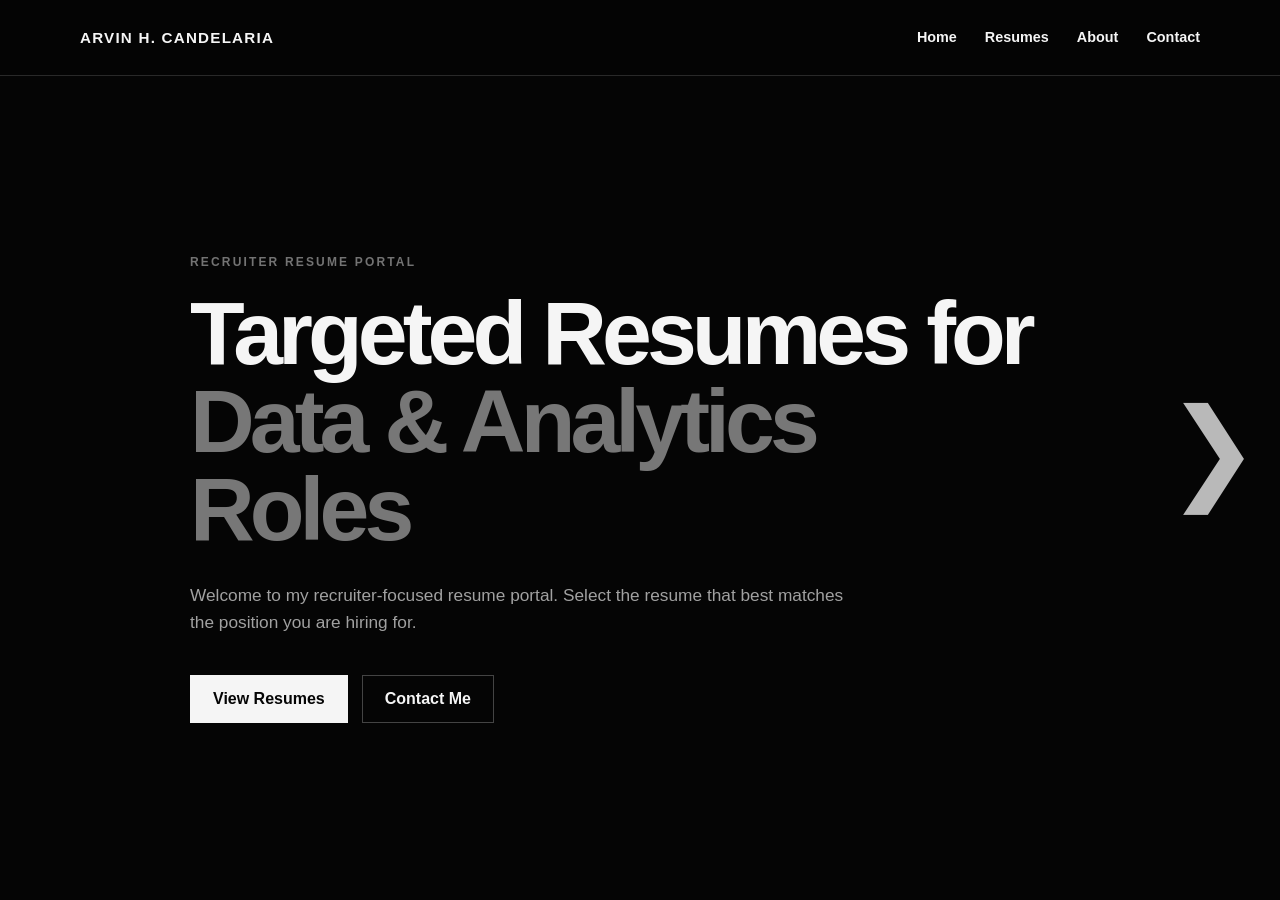
==== commit 6a48bf82: "Add comment section for JavaScript in index.html" ====
--- a/index.html
+++ b/index.html
@@ -720,6 +720,7 @@
     </div>
 
 
+
     <!-- =====================================================
          JAVASCRIPT
          ===================================================== -->
--- a/style.css
+++ b/style.css
@@ -1,28 +1,6 @@
-/* =========================================================
-   PREMIUM BLACK PRESENTATION PORTFOLIO
-========================================================= */
-
-:root {
-
-    --black: #050505;
-    --surface: #0b0b0b;
-    --card: #111111;
-    --card-hover: #171717;
-
-    --border: #292929;
-
-    --text: #f5f5f5;
-    --muted: #a1a1a1;
-    --soft: #707070;
-
-    --accent: #ffffff;
-
-}
-
-
 /* =========================================================
    RESET
-========================================================= */
+   ========================================================= */
 
 * {
     margin: 0;
@@ -32,23 +10,27 @@
 
 
 html {
+    width: 100%;
+    height: 100%;
     scroll-behavior: smooth;
 }
 
 
 body {
-
-    background: var(--black);
-
-    color: var(--text);
+    width: 100%;
+    height: 100%;
 
     font-family:
         Arial,
         Helvetica,
         sans-serif;
 
+    background: #050505;
+    color: #f5f5f5;
+
+    line-height: 1.6;
+
     overflow: hidden;
-
 }
 
 
@@ -59,2572 +41,1730 @@
 
 
 button,
-a {
-    -webkit-tap-highlight-color: transparent;
-}
-
-
-/* =========================================================
-   CONTAINER
-========================================================= */
+input,
+textarea {
+    font: inherit;
+}
+
 
 .container {
-
-    width: min(1280px, calc(100% - 80px));
-
-    margin: auto;
-
+    width: min(1120px, 90%);
+    margin: 0 auto;
 }
 
 
 /* =========================================================
    NAVIGATION
-========================================================= */
+   ========================================================= */
 
 .navbar {
-
     position: fixed;
 
     top: 0;
     left: 0;
-
-    width: 100%;
-
-    height: 88px;
+    right: 0;
 
     z-index: 1000;
 
-    background: rgba(5, 5, 5, 0.82);
-
-    backdrop-filter: blur(15px);
-
-    border-bottom: 1px solid var(--border);
-
+    height: 76px;
+
+    background:
+        rgba(5, 5, 5, 0.94);
+
+    border-bottom:
+        1px solid #292929;
+
+    backdrop-filter:
+        blur(10px);
 }
 
 
 .nav-container {
+    height: 76px;
+
+    display: flex;
+
+    align-items: center;
+
+    justify-content: space-between;
+
+    gap: 30px;
+}
+
+
+.logo {
+    color: #f5f5f5;
+
+    font-size: 0.95rem;
+
+    font-weight: 800;
+
+    letter-spacing: 0.08em;
+
+    white-space: nowrap;
+}
+
+
+.nav-links {
+    display: flex;
+
+    align-items: center;
+
+    gap: 28px;
+}
+
+
+.nav-links a {
+    color: #f5f5f5;
+
+    font-size: 0.9rem;
+
+    font-weight: 600;
+
+    cursor: pointer;
+
+    transition:
+        opacity 0.2s ease,
+        transform 0.2s ease;
+}
+
+
+.nav-links a:hover {
+    opacity: 0.55;
+
+    transform:
+        translateY(-1px);
+}
+
+
+/* =========================================================
+   PRESENTATION
+   ========================================================= */
+
+.presentation {
+    position: fixed;
+
+    top: 76px;
+    left: 0;
+
+    width: 100vw;
+
+    height:
+        calc(100vh - 76px);
+
+    overflow: hidden;
+}
+
+
+/* =========================================================
+   SLIDE TRACK
+   ========================================================= */
+
+.slides-track {
+    display: flex;
+
+    width: 400vw;
 
     height: 100%;
 
+    transform:
+        translateX(0);
+
+    transition:
+        transform 0.75s
+        cubic-bezier(
+            0.77,
+            0,
+            0.175,
+            1
+        );
+
+    will-change:
+        transform;
+}
+
+
+/* =========================================================
+   INDIVIDUAL SLIDES
+   ========================================================= */
+
+.slide {
+    flex:
+        0 0 100vw;
+
+    width: 100vw;
+
+    height: 100%;
+
+    min-height: 0;
+
+    overflow-x: hidden;
+
+    overflow-y: auto;
+}
+
+
+/* =========================================================
+   HERO
+   ========================================================= */
+
+.hero {
     display: flex;
 
     align-items: center;
 
-    justify-content: space-between;
-
-}
-
-
-.logo {
-
-    font-size: 20px;
-
-    font-weight: 900;
-
-    letter-spacing: 1px;
-
-}
-
-
-.nav-links {
-
-    display: flex;
-
-    gap: 38px;
-
-}
-
-
-.nav-links a {
-
-    position: relative;
-
-    font-size: 16px;
-
-    font-weight: 700;
-
-    color: #ddd;
+    padding:
+        100px 0;
+
+    background:
+        #050505;
+
+    color:
+        #f5f5f5;
+}
+
+
+.hero-content {
+    max-width:
+        900px;
+}
+
+
+.eyebrow {
+    margin-bottom:
+        18px;
+
+    color:
+        #737373;
+
+    font-size:
+        0.75rem;
+
+    font-weight:
+        800;
+
+    letter-spacing:
+        0.18em;
+
+    text-transform:
+        uppercase;
+}
+
+
+.hero h1 {
+    max-width:
+        850px;
+
+    margin-bottom:
+        28px;
+
+    color:
+        #f5f5f5;
+
+    font-size:
+        clamp(
+            3rem,
+            7vw,
+            6.5rem
+        );
+
+    line-height:
+        0.98;
+
+    letter-spacing:
+        -0.055em;
+}
+
+
+.hero h1 span {
+    display:
+        block;
+
+    color:
+        #777777;
+}
+
+
+.hero-description {
+    max-width:
+        680px;
+
+    margin-bottom:
+        38px;
+
+    color:
+        #a1a1a1;
+
+    font-size:
+        1.08rem;
+}
+
+
+.hero-buttons {
+    display:
+        flex;
+
+    flex-wrap:
+        wrap;
+
+    gap:
+        14px;
+}
+
+
+/* =========================================================
+   BUTTONS
+   ========================================================= */
+
+.primary-btn,
+.secondary-btn,
+.request-btn,
+.submit-btn {
+    display:
+        inline-flex;
+
+    align-items:
+        center;
+
+    justify-content:
+        center;
+
+    min-height:
+        48px;
+
+    padding:
+        0 22px;
+
+    border:
+        1px solid transparent;
+
+    cursor:
+        pointer;
+
+    font-weight:
+        700;
 
     transition:
-        color .3s ease,
-        transform .3s ease;
-
-}
-
-
-.nav-links a:hover {
-
-    color: white;
-
-    transform: translateY(-2px);
-
-}
-
-
-.nav-links a.active {
-
-    color: white;
-
-}
-
-
-.nav-links a.active::after {
-
-    content: "";
-
-    position: absolute;
-
-    left: 0;
-
-    bottom: -8px;
-
-    width: 100%;
-
-    height: 2px;
-
-    background: white;
-
-}
-
-
-/* =========================================================
-   PRESENTATION
-========================================================= */
-
-.presentation {
-
-    position: relative;
-
-    width: 100%;
-
-    height: 100vh;
-
-    overflow: hidden;
-
-}
-
-
-.slides-track {
-
-    display: flex;
-
-    width: 400%;
-
-    height: 100%;
+        transform 0.2s ease,
+        background 0.2s ease,
+        color 0.2s ease,
+        border-color 0.2s ease;
+}
+
+
+.primary-btn:hover,
+.secondary-btn:hover,
+.request-btn:hover,
+.submit-btn:hover {
+    transform:
+        translateY(-2px);
+}
+
+
+.primary-btn {
+    background:
+        #f5f5f5;
+
+    color:
+        #050505;
+}
+
+
+.primary-btn:hover {
+    background:
+        #d8d8d8;
+}
+
+
+.secondary-btn {
+    background:
+        transparent;
+
+    color:
+        #f5f5f5;
+
+    border-color:
+        #444444;
+}
+
+
+.secondary-btn:hover {
+    background:
+        #f5f5f5;
+
+    color:
+        #050505;
+}
+
+
+/* =========================================================
+   RESUME SECTION
+   ========================================================= */
+
+.resume-section {
+    display:
+        flex;
+
+    align-items:
+        center;
+
+    padding:
+        70px 0;
+
+    background:
+        #0b0b0b;
+
+    color:
+        #f5f5f5;
+}
+
+
+.resume-section
+.container {
+    width:
+        min(
+            1120px,
+            82%
+        );
+
+    margin:
+        0 auto;
+}
+
+
+.section-heading {
+    max-width:
+        700px;
+
+    margin-bottom:
+        45px;
+}
+
+
+.section-heading .eyebrow {
+    color:
+        #737373;
+}
+
+
+.section-heading h2,
+.about-section h2,
+.contact-section h2 {
+    margin-bottom:
+        16px;
+
+    color:
+        #f5f5f5;
+
+    font-size:
+        clamp(
+            2.3rem,
+            5vw,
+            4rem
+        );
+
+    line-height:
+        1.05;
+
+    letter-spacing:
+        -0.045em;
+}
+
+
+.section-heading p:last-child {
+    color:
+        #a1a1a1;
+}
+
+
+/* =========================================================
+   RESUME GRID
+   ========================================================= */
+
+.resume-grid {
+    display:
+        grid;
+
+    grid-template-columns:
+        repeat(
+            3,
+            1fr
+        );
+
+    gap:
+        22px;
+
+    width:
+        100%;
+}
+
+
+/* =========================================================
+   RESUME CARD
+   ========================================================= */
+
+.resume-card {
+    position:
+        relative;
+
+    min-height:
+        440px;
+
+    display:
+        flex;
+
+    flex-direction:
+        column;
+
+    padding:
+        38px;
+
+    background:
+        #111111;
+
+    color:
+        #f5f5f5;
+
+    border:
+        1px solid #292929;
 
     transition:
-        transform .85s cubic-bezier(.77, 0, .18, 1);
-
-    will-change: transform;
-
-}
-
-
-.slide {
-
-    position: relative;
-
-    flex: 0 0 25%;
-
-    width: 25%;
-
-    min-height: 100vh;
-
-    padding-top: 88px;
-
-    overflow: hidden;
-
-}
-
-
-/* =========================================================
-   GENERAL TEXT
-========================================================= */
-
-.eyebrow {
-
-    color: #777;
-
-    font-size: 13px;
-
-    font-weight: 900;
-
-    letter-spacing: 3px;
-
-    margin-bottom: 25px;
-
-}
-
-
-h1,
-h2,
-h3 {
-
-    letter-spacing: -0.055em;
-
-}
-
-
-h2 {
-
-    font-size: clamp(3.2rem, 6vw, 6.5rem);
-
-    line-height: .95;
-
-}
-
-
-p {
-
-    line-height: 1.65;
-
-}
-
-
-/* =========================================================
-   BUTTONS
-========================================================= */
-
-.primary-btn,
-.secondary-btn {
-
-    display: inline-flex;
-
-    align-items: center;
-
-    justify-content: center;
-
-    min-height: 58px;
-
-    padding: 0 28px;
-
-    border: 1px solid #3a3a3a;
-
-    font-weight: 800;
+        transform 0.25s ease,
+        box-shadow 0.25s ease,
+        background 0.25s ease;
+}
+
+
+.resume-card:hover {
+    transform:
+        translateY(-7px);
+
+    background:
+        #161616;
+
+    box-shadow:
+        0 20px 60px
+        rgba(
+            0,
+            0,
+            0,
+            0.5
+        );
+}
+
+
+.card-number {
+    margin-bottom:
+        45px;
+
+    color:
+        #666666;
+
+    font-size:
+        0.8rem;
+
+    font-weight:
+        800;
+
+    letter-spacing:
+        0.12em;
+}
+
+
+.resume-card h3 {
+    margin-bottom:
+        18px;
+
+    color:
+        #f5f5f5;
+
+    font-size:
+        1.65rem;
+
+    letter-spacing:
+        -0.025em;
+}
+
+
+.resume-card p {
+    margin-bottom:
+        25px;
+
+    color:
+        #a1a1a1;
+
+    font-size:
+        0.95rem;
+}
+
+
+/* =========================================================
+   SKILLS
+   ========================================================= */
+
+.skills-list {
+    display:
+        flex;
+
+    flex-wrap:
+        wrap;
+
+    gap:
+        7px;
+
+    margin-bottom:
+        30px;
+}
+
+
+.skills-list span {
+    padding:
+        5px 9px;
+
+    background:
+        #1b1b1b;
+
+    color:
+        #cfcfcf;
+
+    border:
+        1px solid #292929;
+
+    font-size:
+        0.72rem;
+
+    font-weight:
+        700;
+}
+
+
+/* =========================================================
+   REQUEST BUTTON
+   ========================================================= */
+
+.request-btn {
+    width:
+        100%;
+
+    margin-top:
+        auto;
+
+    background:
+        #f5f5f5;
+
+    color:
+        #050505;
+
+    border:
+        none;
+}
+
+
+.request-btn:hover {
+    background:
+        #d8d8d8;
+
+    color:
+        #000000;
+}
+
+
+/* =========================================================
+   ABOUT
+   ========================================================= */
+
+.about-section {
+    display:
+        flex;
+
+    align-items:
+        center;
+
+    background:
+        #080808;
+
+    color:
+        #f5f5f5;
+}
+
+
+.about-content {
+    display:
+        grid;
+
+    grid-template-columns:
+        300px
+        minmax(
+            0,
+            1fr
+        );
+
+    gap:
+        70px;
+
+    align-items:
+        center;
+
+    width:
+        min(
+            1120px,
+            90%
+        );
+
+    margin:
+        0 auto;
+
+    position:
+        relative;
+}
+
+
+.about-content::before {
+    content:
+        "";
+
+    position:
+        absolute;
+
+    left:
+        70px;
+
+    top:
+        50%;
+
+    width:
+        280px;
+
+    height:
+        280px;
+
+    transform:
+        translateY(-50%);
+
+    background:
+        rgba(
+            255,
+            255,
+            255,
+            0.035
+        );
+
+    filter:
+        blur(90px);
+
+    border-radius:
+        50%;
+
+    pointer-events:
+        none;
+}
+
+
+/* =========================================================
+   GRADUATION PHOTO
+   ========================================================= */
+
+.about-photo {
+    position:
+        relative;
+
+    isolation:
+        isolate;
+
+    width:
+        300px;
+
+    height:
+        480px;
+
+    margin:
+        0;
+
+    overflow:
+        hidden;
+
+    background:
+        #050505;
+
+    border-radius:
+        0;
+
+    align-self:
+        center;
+
+    box-shadow:
+        0 25px 70px
+        rgba(
+            0,
+            0,
+            0,
+            0.75
+        );
+
+    filter:
+        drop-shadow(
+            0 25px 60px
+            rgba(
+                0,
+                0,
+                0,
+                0.8
+            )
+        );
+}
+
+
+.about-photo img {
+    width:
+        100%;
+
+    height:
+        100%;
+
+    display:
+        block;
+
+    object-fit:
+        cover;
+
+    object-position:
+        center 20%;
+
+    filter:
+        brightness(0.82)
+        contrast(1.05)
+        saturate(0.82);
+
+    transform:
+        scale(1.02);
+}
+
+
+.about-photo::after {
+    content:
+        "";
+
+    position:
+        absolute;
+
+    inset:
+        0;
+
+    pointer-events:
+        none;
+
+    background:
+        linear-gradient(
+            to bottom,
+            #080808 0%,
+            transparent 18%,
+            transparent 75%,
+            #080808 100%
+        );
+}
+
+
+.about-photo::before {
+    content:
+        "";
+
+    position:
+        absolute;
+
+    inset:
+        0;
+
+    z-index:
+        2;
+
+    pointer-events:
+        none;
+
+    background:
+        linear-gradient(
+            to right,
+            #080808 0%,
+            transparent 18%,
+            transparent 82%,
+            #080808 100%
+        );
+}
+
+
+.about-info {
+    min-width:
+        0;
+}
+
+
+.about-text {
+    max-width:
+        700px;
+}
+
+
+.about-text p {
+    margin-bottom:
+        22px;
+
+    color:
+        #a1a1a1;
+
+    font-size:
+        1.05rem;
+}
+
+
+/* =========================================================
+   CONTACT
+   ========================================================= */
+
+.contact-section {
+    display:
+        flex;
+
+    align-items:
+        center;
+
+    padding:
+        100px 0;
+
+    background:
+        #050505;
+
+    color:
+        #f5f5f5;
+
+    border-top:
+        1px solid #292929;
+}
+
+
+.contact-content {
+    width:
+        min(
+            1120px,
+            90%
+        );
+
+    margin:
+        0 auto;
+}
+
+
+.contact-section .eyebrow {
+    color:
+        #737373;
+}
+
+
+.contact-section p:not(.eyebrow) {
+    max-width:
+        650px;
+
+    margin-bottom:
+        32px;
+
+    color:
+        #a1a1a1;
+}
+
+
+.contact-buttons {
+    display:
+        flex;
+
+    flex-wrap:
+        wrap;
+
+    gap:
+        12px;
+}
+
+
+.contact-buttons .primary-btn {
+    background:
+        transparent !important;
+
+    color:
+        #f5f5f5 !important;
+
+    border:
+        1px solid #444444 !important;
+}
+
+
+.contact-buttons .primary-btn:hover {
+    background:
+        #f5f5f5 !important;
+
+    color:
+        #050505 !important;
+}
+
+
+/* =========================================================
+   BIG PRESENTATION ARROWS
+   ========================================================= */
+
+.slide-arrow {
+    position:
+        fixed;
+
+    top:
+        50%;
+
+    transform:
+        translateY(-50%);
+
+    z-index:
+        1400;
+
+    width:
+        95px;
+
+    height:
+        190px;
+
+    border:
+        none;
+
+    outline:
+        none;
+
+    background:
+        transparent;
+
+    color:
+        #ffffff;
+
+    font-size:
+        7rem;
+
+    font-weight:
+        200;
+
+    line-height:
+        1;
+
+    cursor:
+        pointer;
+
+    display:
+        flex;
+
+    align-items:
+        center;
+
+    justify-content:
+        center;
+
+    opacity:
+        0.72;
 
     transition:
-        transform .3s ease,
-        background .3s ease,
-        color .3s ease,
-        border-color .3s ease;
-
-}
-
-
-.primary-btn {
-
-    background: white;
-
-    color: #050505;
-
-}
-
-
-.secondary-btn {
-
-    background: transparent;
-
-    color: white;
-
-}
-
-
-.primary-btn:hover,
-.secondary-btn:hover {
-
-    transform: translateY(-5px);
-
-}
-
-
-.primary-btn:hover {
-
-    background: #ddd;
-
-}
-
-
-.secondary-btn:hover {
-
-    background: white;
-
-    color: black;
-
-}
-
-
-/* =========================================================
-   HOME
-========================================================= */
-
-.hero {
-
-    background:
-
-        radial-gradient(
-            circle at 80% 40%,
-            rgba(255,255,255,.06),
-            transparent 28%
-        ),
-
-        #050505;
-
-}
-
-
-.hero-content {
-
-    position: relative;
-
-    z-index: 10;
-
-    height: 100%;
-
-    display: flex;
-
-    flex-direction: column;
-
-    justify-content: center;
-
-    padding-bottom: 30px;
-
-}
-
-
-.hero h1 {
-
-    max-width: 1000px;
-
-    font-size: clamp(4rem, 8vw, 9rem);
-
-    line-height: .88;
-
-    color: white;
-
-}
-
-
-.hero h1 span {
-
-    display: block;
-
-    color: #666;
-
-}
-
-
-.hero-description {
-
-    max-width: 760px;
-
-    margin-top: 45px;
-
-    color: #a1a1a1;
-
-    font-size: 18px;
-
-}
-
-
-.hero-buttons {
-
-    display: flex;
-
-    gap: 16px;
-
-    margin-top: 35px;
-
-}
-
-
-/* =========================================================
-   HOME VISUAL
-========================================================= */
-
-.hero-visual {
-
-    position: absolute;
-
-    right: 9%;
-
-    top: 50%;
-
-    width: 340px;
-
-    height: 340px;
-
-    transform: translateY(-50%);
-
-    z-index: 2;
-
-}
-
-
-.visual-ring {
-
-    position: absolute;
-
-    inset: 0;
-
-    border: 1px solid rgba(255,255,255,.15);
-
-    border-radius: 50%;
-
-    animation: rotateRing 18s linear infinite;
-
-}
-
-
-.ring-2 {
-
-    inset: 35px;
-
-    animation-duration: 13s;
-
-    animation-direction: reverse;
-
-}
-
-
-.visual-card {
-
-    position: absolute;
-
-    left: 50%;
-    top: 50%;
-
-    width: 220px;
-    height: 160px;
-
+        transform 0.3s ease,
+        opacity 0.3s ease;
+}
+
+
+.slide-arrow:hover {
+    opacity:
+        1;
+}
+
+
+.slide-next {
+    right:
+        20px;
+}
+
+
+.slide-next:hover {
     transform:
-        translate(-50%, -50%)
-        rotate(-5deg);
-
-    background: rgba(20,20,20,.9);
-
-    border: 1px solid #333;
-
-    padding: 20px;
+        translateY(-50%)
+        translateX(8px);
+}
+
+
+.slide-prev {
+    left:
+        20px;
+}
+
+
+.slide-prev:hover {
+    transform:
+        translateY(-50%)
+        translateX(-8px);
+}
+
+
+.slide-arrow.disabled {
+    opacity:
+        0;
+
+    pointer-events:
+        none;
+}
+
+
+/* =========================================================
+   FOOTER
+   ========================================================= */
+
+.footer {
+    position:
+        fixed;
+
+    left:
+        0;
+
+    right:
+        0;
+
+    bottom:
+        0;
+
+    z-index:
+        1200;
+
+    padding:
+        20px 0;
+
+    background:
+        #000000;
+
+    color:
+        #666666;
+
+    border-top:
+        1px solid #1c1c1c;
+
+    font-size:
+        0.78rem;
+
+    transform:
+        translateY(100%);
+
+    opacity:
+        0;
+
+    transition:
+        transform 0.45s ease,
+        opacity 0.45s ease;
+
+    pointer-events:
+        none;
+}
+
+
+.footer.show-footer {
+    transform:
+        translateY(0);
+
+    opacity:
+        1;
+
+    pointer-events:
+        auto;
+}
+
+
+.footer .container {
+    display:
+        flex;
+
+    justify-content:
+        space-between;
+
+    gap:
+        20px;
+}
+
+
+/* =========================================================
+   MODAL
+   ========================================================= */
+
+.modal {
+    position:
+        fixed;
+
+    inset:
+        0;
+
+    z-index:
+        2000;
+
+    display:
+        none;
+
+    align-items:
+        center;
+
+    justify-content:
+        center;
+
+    padding:
+        25px;
+}
+
+
+.modal.active {
+    display:
+        flex;
+}
+
+
+.modal-overlay {
+    position:
+        absolute;
+
+    inset:
+        0;
+
+    background:
+        rgba(
+            0,
+            0,
+            0,
+            0.72
+        );
+}
+
+
+.modal-content {
+    position:
+        relative;
+
+    z-index:
+        1;
+
+    width:
+        min(
+            620px,
+            100%
+        );
+
+    max-height:
+        90vh;
+
+    overflow-y:
+        auto;
+
+    padding:
+        45px;
+
+    background:
+        #111111;
+
+    color:
+        #f5f5f5;
+
+    border:
+        1px solid #292929;
 
     box-shadow:
-        0 30px 80px rgba(0,0,0,.5);
-
-    animation: floatingCard 5s ease-in-out infinite;
-
-}
-
-
-.visual-top {
-
-    display: flex;
-
-    justify-content: space-between;
-
-    font-size: 10px;
-
-    font-weight: 900;
-
-    letter-spacing: 2px;
-
-    color: #888;
-
-}
-
-
-.visual-bars {
-
-    height: 75px;
-
-    margin-top: 20px;
-
-    display: flex;
-
-    align-items: flex-end;
-
-    gap: 9px;
-
-}
-
-
-.visual-bars span {
-
-    width: 20px;
-
-    background: #eee;
-
-    opacity: .75;
-
-    animation: barsAnimation 2s ease-in-out infinite alternate;
-
-}
-
-
-.visual-bars span:nth-child(2) {
-    animation-delay: .15s;
-}
-
-.visual-bars span:nth-child(3) {
-    animation-delay: .3s;
-}
-
-.visual-bars span:nth-child(4) {
-    animation-delay: .45s;
-}
-
-.visual-bars span:nth-child(5) {
-    animation-delay: .6s;
-}
-
-.visual-bars span:nth-child(6) {
-    animation-delay: .75s;
-}
-
-
-.visual-line {
-
-    height: 1px;
-
-    background: #555;
-
-    margin-top: 10px;
-
-}
-
-
-/* =========================================================
-   FLOATING DATA PARTICLES
-========================================================= */
-
-.data-particle {
-
-    position: absolute;
-
-    color: #444;
-
-    font-size: 12px;
-
-    font-weight: 900;
-
-    letter-spacing: 2px;
-
-    animation: particleFloat 6s ease-in-out infinite;
-
-}
-
-
-.particle-1 {
-
-    top: 25%;
-
-    left: 8%;
-
-}
-
-
-.particle-2 {
-
-    top: 70%;
-
-    left: 45%;
-
-    animation-delay: 1s;
-
-}
-
-
-.particle-3 {
-
-    top: 30%;
-
-    right: 35%;
-
-    animation-delay: 2s;
-
-}
-
-
-.particle-4 {
-
-    bottom: 15%;
-
-    right: 12%;
-
-    animation-delay: 3s;
-
-}
-
-
-.hero-orbit {
-
-    position: absolute;
-
-    border: 1px solid rgba(255,255,255,.04);
-
-    border-radius: 50%;
-
-    animation: orbitMove 20s linear infinite;
-
-}
-
-
-.orbit-one {
-
-    width: 650px;
-
-    height: 650px;
-
-    right: -250px;
-
-    top: -200px;
-
-}
-
-
-.orbit-two {
-
-    width: 400px;
-
-    height: 400px;
-
-    right: 120px;
-
-    bottom: -220px;
-
-    animation-direction: reverse;
-
-}
-
-
-.orbit-three {
-
-    width: 180px;
-
-    height: 180px;
-
-    left: 10%;
-
-    top: 15%;
-
-}
-
-
-/* =========================================================
-   RESUMES
-========================================================= */
-
-.resume-section {
-
-    background: #090909;
-
-}
-
-
-.resume-container {
-
-    height: 100%;
-
-    display: flex;
-
-    flex-direction: column;
-
-    justify-content: center;
-
-}
-
-
-.section-heading {
-
-    margin-bottom: 35px;
-
-}
-
-
-.section-heading > p:last-child {
-
-    margin-top: 20px;
-
-    color: #999;
-
-    font-size: 17px;
-
-}
-
-
-/* =========================================================
-   RESUME CAROUSEL
-========================================================= */
-
-.resume-carousel {
-
-    position: relative;
-
-    display: flex;
-
-    align-items: center;
-
-    width: 100%;
-
-}
-
-
-.resume-track {
-
-    display: flex;
-
-    width: 100%;
-
-    gap: 25px;
-
-    overflow: hidden;
-
-    scroll-behavior: smooth;
-
-    padding: 10px 4px 25px;
-
-}
-
-
-.resume-card {
-
-    flex: 0 0 calc((100% - 50px) / 3);
-
-    min-height: 455px;
-
-    padding: 25px;
-
-    background: #111;
-
-    border: 1px solid #292929;
-
-    position: relative;
-
-    overflow: hidden;
-
-    transition:
-        transform .35s ease,
-        border-color .35s ease,
-        background .35s ease;
-
-}
-
-
-.resume-card:hover {
-
-    transform: translateY(-10px);
-
-    border-color: #555;
-
-    background: #151515;
-
-}
-
-
-/* =========================================================
-   RESUME CARD VISUAL
-========================================================= */
-
-.card-visual {
-
-    position: relative;
-
-    width: 100%;
-
-    height: 125px;
-
-    margin-bottom: 22px;
-
-    overflow: hidden;
-
-    background: #0b0b0b;
-
-    border: 1px solid #242424;
-
-}
-
-
-/* DATA ANALYST VISUAL */
-
-.data-visual {
-
-    display: flex;
-
-    align-items: flex-end;
-
-    gap: 12px;
-
-    padding: 25px;
-
-}
-
-
-.chart-grid {
-
-    position: absolute;
-
-    inset: 0;
-
-    background-image:
-
-        linear-gradient(
-            rgba(255,255,255,.04) 1px,
-            transparent 1px
-        ),
-
-        linear-gradient(
-            90deg,
-            rgba(255,255,255,.04) 1px,
-            transparent 1px
+        0 25px 80px
+        rgba(
+            0,
+            0,
+            0,
+            0.3
         );
-
-    background-size: 25px 25px;
-
-}
-
-
-.chart-bar {
-
-    position: relative;
-
-    width: 28px;
-
-    background: #eee;
-
-    z-index: 2;
-
-    animation: chartBounce 2.5s ease-in-out infinite alternate;
-
-}
-
-
-.bar-a {
-    height: 35%;
-}
-
-.bar-b {
-    height: 65%;
-    animation-delay: .2s;
-}
-
-.bar-c {
-    height: 48%;
-    animation-delay: .4s;
-}
-
-.bar-d {
-    height: 82%;
-    animation-delay: .6s;
-}
-
-
-.chart-line {
-
-    position: absolute;
-
-    width: 180px;
-
-    height: 50px;
-
-    border-top: 2px solid #888;
-
-    transform:
-        rotate(-10deg)
-        translateY(-35px);
-
-    right: -15px;
-
-    top: 70px;
-
-}
-
-
-/* RESEARCH VISUAL */
-
-.research-visual {
-
-    display: flex;
-
-    align-items: center;
-
-    justify-content: center;
-
-}
-
-
-.research-circle {
-
-    position: absolute;
-
-    border: 1px solid #555;
-
-    border-radius: 50%;
-
-    animation: researchPulse 4s ease-in-out infinite;
-
-}
-
-
-.circle-one {
-
-    width: 80px;
-    height: 80px;
-
-}
-
-
-.circle-two {
-
-    width: 130px;
-    height: 130px;
-
-    animation-delay: .5s;
-
-}
-
-
-.circle-three {
-
-    width: 180px;
-    height: 180px;
-
-    animation-delay: 1s;
-
-}
-
-
-.research-node {
-
-    position: absolute;
-
-    width: 10px;
-    height: 10px;
-
-    background: white;
-
-    border-radius: 50%;
-
-    z-index: 3;
-
-    animation: nodeMove 5s linear infinite;
-
-}
-
-
-.node-one {
-
-    left: 30%;
-    top: 25%;
-
-}
-
-
-.node-two {
-
-    right: 25%;
-    top: 45%;
-
-    animation-delay: 1s;
-
-}
-
-
-.node-three {
-
-    left: 45%;
-    bottom: 20%;
-
-    animation-delay: 2s;
-
-}
-
-
-.research-line {
-
-    position: absolute;
-
-    width: 100px;
-
-    height: 1px;
-
-    background: #555;
-
-}
-
-
-.line-one {
-
-    transform: rotate(25deg);
-
-}
-
-
-.line-two {
-
-    transform: rotate(-40deg);
-
-}
-
-
-/* WORKFORCE VISUAL */
-
-.workforce-visual {
-
-    display: flex;
-
-    justify-content: center;
-
-    align-items: center;
-
-}
-
-
-.workforce-ring {
-
-    width: 100px;
-
-    height: 100px;
+}
+
+
+.close-modal {
+    position:
+        absolute;
+
+    top:
+        16px;
+
+    right:
+        20px;
+
+    width:
+        38px;
+
+    height:
+        38px;
 
     border:
-
-        1px solid #777;
-
-    border-radius: 50%;
-
-    animation: workforceSpin 7s linear infinite;
-
-}
-
-
-.workforce-dot {
-
-    position: absolute;
-
-    width: 12px;
-
-    height: 12px;
-
-    border-radius: 50%;
-
-    background: white;
-
-}
-
-
-.dot-one {
-
-    transform: translate(-55px, -35px);
-
-    animation: workforceFloat 3s ease-in-out infinite;
-
-}
-
-
-.dot-two {
-
-    transform: translate(55px, 30px);
-
-    animation: workforceFloat 3s ease-in-out infinite .8s;
-
-}
-
-
-.dot-three {
-
-    transform: translate(20px, -60px);
-
-    animation: workforceFloat 3s ease-in-out infinite 1.5s;
-
-}
-
-
-.workforce-wave {
-
-    position: absolute;
-
-    width: 220px;
-
-    height: 50px;
-
-    border-top: 2px solid #555;
-
-    border-radius: 50%;
-
-    transform: rotate(-10deg);
-
-}
-
-
-/* =========================================================
-   CARD TEXT
-========================================================= */
-
-.card-number {
-
-    color: #777;
-
-    font-size: 13px;
-
-    font-weight: 900;
-
-    letter-spacing: 2px;
-
-}
-
-
-.resume-card h3 {
-
-    margin-top: 28px;
-
-    font-size: 30px;
-
-}
-
-
-.resume-card p {
-
-    margin-top: 20px;
-
-    color: #999;
-
-    font-size: 15px;
-
-}
-
-
-.skills-list {
-
-    display: flex;
-
-    flex-wrap: wrap;
-
-    gap: 7px;
-
-    margin-top: 20px;
-
-}
-
-
-.skills-list span {
-
-    padding: 8px 11px;
-
-    background: #1a1a1a;
-
-    border: 1px solid #2b2b2b;
-
-    color: #ddd;
-
-    font-size: 11px;
-
-    font-weight: 800;
-
-}
-
-
-.request-btn {
-
-    width: calc(100% - 50px);
-
-    position: absolute;
-
-    bottom: 25px;
-
-    left: 25px;
-
-    height: 50px;
-
-    border: none;
-
-    background: white;
-
-    color: black;
-
-    font-size: 15px;
-
-    font-weight: 900;
-
-    cursor: pointer;
-
-    transition:
-        transform .3s ease,
-        background .3s ease;
-
-}
-
-
-.request-btn:hover {
-
-    background: #ddd;
-
-    transform: translateY(-3px);
-
-}
-
-
-/* =========================================================
-   RESUME ARROWS
-========================================================= */
-
-.resume-arrow {
-
-    position: absolute;
-
-    z-index: 10;
-
-    width: 48px;
-
-    height: 48px;
-
-    border: 1px solid #444;
-
-    background: #080808;
-
-    color: white;
-
-    font-size: 30px;
-
-    cursor: pointer;
-
-    display: flex;
-
-    align-items: center;
-
-    justify-content: center;
-
-    transition:
-        background .3s ease,
-        transform .3s ease;
-
-}
-
-
-.resume-arrow:hover {
-
-    background: white;
-
-    color: black;
-
-    transform: scale(1.08);
-
-}
-
-
-.resume-prev {
-
-    left: -25px;
-
-}
-
-
-.resume-next {
-
-    right: -25px;
-
-}
-
-
-/* =========================================================
-   ABOUT
-========================================================= */
-
-.about-section {
-
-    background: #070707;
-
-}
-
-
-.about-content {
-
-    height: 100%;
-
-    display: grid;
-
-    grid-template-columns: 390px 1fr;
-
-    align-items: center;
-
-    gap: 90px;
-
-}
-
-
-.about-photo-wrapper {
-
-    position: relative;
-
-    height: 560px;
-
-}
-
-
-.about-photo {
-
-    position: relative;
-
-    width: 100%;
-
-    height: 100%;
-
-    overflow: hidden;
-
-    background: #111;
-
-    z-index: 2;
-
-}
-
-
-.about-photo img {
-
-    width: 100%;
-
-    height: 100%;
-
-    object-fit: cover;
-
-    object-position: center top;
-
-    filter: grayscale(15%);
-
-    transition:
-        transform 1s ease,
-        filter .5s ease;
-
-}
-
-
-.about-photo-wrapper:hover img {
-
-    transform: scale(1.05);
-
-    filter: grayscale(0%);
-
-}
-
-
-.photo-glow {
-
-    position: absolute;
-
-    inset: -25px;
-
-    border: 1px solid #222;
-
-    z-index: 1;
-
-    animation: photoFrame 5s ease-in-out infinite;
-
-}
-
-
-.photo-label {
-
-    position: absolute;
-
-    z-index: 4;
-
-    bottom: 25px;
-
-    left: 25px;
-
-    display: flex;
-
-    gap: 8px;
-
-}
-
-
-.photo-label span {
-
-    background: rgba(0,0,0,.75);
-
-    backdrop-filter: blur(10px);
-
-    border: 1px solid #444;
-
-    padding: 9px 12px;
-
-    font-size: 10px;
-
-    font-weight: 900;
-
-    letter-spacing: 1px;
-
-}
-
-
-.about-text {
-
-    max-width: 780px;
-
-}
-
-
-.about-text p {
-
-    color: #a1a1a1;
-
-    font-size: 18px;
-
-    margin-top: 25px;
-
-}
-
-
-.about-stats {
-
-    display: flex;
-
-    gap: 50px;
-
-    margin-top: 40px;
-
-}
-
-
-.about-stats div {
-
-    display: flex;
-
-    flex-direction: column;
-
-}
-
-
-.about-stats strong {
-
-    font-size: 35px;
-
-}
-
-
-.about-stats span {
-
-    color: #777;
-
-    font-size: 12px;
-
-    letter-spacing: 2px;
-
-    margin-top: 5px;
-
-}
-
-
-/* =========================================================
-   CONTACT
-========================================================= */
-
-.contact-section {
-
-    background: #050505;
-
-    display: flex;
-
-    flex-direction: column;
-
-}
-
-
-.contact-content {
-
-    flex: 1;
-
-    display: flex;
-
-    flex-direction: column;
-
-    justify-content: center;
-
-}
-
-
-.contact-content > p:not(.eyebrow) {
-
-    max-width: 780px;
-
-    margin-top: 30px;
-
-    color: #999;
-
-    font-size: 18px;
-
-}
-
-
-.contact-buttons {
-
-    display: flex;
-
-    gap: 15px;
-
-    margin-top: 35px;
-
-}
-
-
-.contact-btn {
-
-    gap: 10px;
-
-}
-
-
-.contact-icon {
-
-    display: inline-flex;
-
-    align-items: center;
-
-    justify-content: center;
-
-    width: 24px;
-
-    height: 24px;
-
-    border: 1px solid currentColor;
-
-    font-size: 11px;
-
-}
-
-
-.contact-orbit {
-
-    position: absolute;
-
-    right: 12%;
-
-    top: 35%;
-
-    width: 260px;
-
-    height: 260px;
-
-    border: 1px solid #222;
-
-    border-radius: 50%;
-
-    animation: rotateRing 20s linear infinite;
-
-}
-
-
-.orbit-dot {
-
-    position: absolute;
-
-    width: 9px;
-
-    height: 9px;
-
-    background: white;
-
-    border-radius: 50%;
-
-    top: -5px;
-
-    left: 50%;
-
-}
-
-
-.orbit-dot.second {
-
-    top: 50%;
-
-    left: -5px;
-
-}
-
-
-.orbit-dot.third {
-
-    top: auto;
-
-    left: auto;
-
-    right: -5px;
-
-    bottom: 25%;
-
-}
-
-
-/* =========================================================
-   FOOTER
-========================================================= */
-
-.footer {
-
-    border-top: 1px solid #222;
-
-}
-
-
-.footer .container {
-
-    min-height: 70px;
-
-    display: flex;
-
-    align-items: center;
-
-    justify-content: space-between;
-
-}
-
-
-.footer p {
-
-    color: #666;
-
-    font-size: 13px;
-
-}
-
-
-/* =========================================================
-   MAIN SLIDE ARROWS
-========================================================= */
-
-.slide-arrow {
-
-    position: absolute;
-
-    z-index: 100;
-
-    top: 50%;
-
-    transform: translateY(-50%);
-
-    width: 68px;
-
-    height: 68px;
-
-    border: 1px solid #444;
-
-    background: rgba(5,5,5,.7);
-
-    backdrop-filter: blur(10px);
-
-    color: white;
-
-    font-size: 55px;
-
-    line-height: 1;
-
-    cursor: pointer;
-
-    display: flex;
-
-    align-items: center;
-
-    justify-content: center;
-
-    transition:
-        background .3s ease,
-        color .3s ease,
-        transform .3s ease;
-
-}
-
-
-.slide-arrow:hover {
-
-    background: white;
-
-    color: black;
-
-}
-
-
-.slide-prev {
-
-    left: 25px;
-
-}
-
-
-.slide-next {
-
-    right: 25px;
-
-}
-
-
-.slide-counter {
-
-    position: absolute;
-
-    z-index: 100;
-
-    bottom: 25px;
-
-    left: 50%;
-
-    transform: translateX(-50%);
-
-    display: flex;
-
-    align-items: center;
-
-    gap: 14px;
-
-    color: #777;
-
-    font-size: 12px;
-
-    font-weight: 900;
-
-    letter-spacing: 2px;
-
-}
-
-
-.slide-counter #currentSlide {
-
-    color: white;
-
-}
-
-
-.counter-line {
-
-    width: 60px;
-
-    height: 1px;
-
-    background: #444;
-
-}
-
-
-/* =========================================================
-   MODAL
-========================================================= */
-
-.modal {
-
-    position: fixed;
-
-    inset: 0;
-
-    z-index: 2000;
-
-    display: none;
-
-    align-items: center;
-
-    justify-content: center;
-
-    padding: 30px;
-
-}
-
-
-.modal.active {
-
-    display: flex;
-
-}
-
-
-.modal-overlay {
-
-    position: absolute;
-
-    inset: 0;
-
-    background: rgba(0,0,0,.85);
-
-    backdrop-filter: blur(10px);
-
-}
-
-
-.modal-content {
-
-    position: relative;
-
-    z-index: 2;
-
-    width: min(620px, 100%);
-
-    max-height: 90vh;
-
-    overflow-y: auto;
-
-    padding: 45px;
-
-    background: #111;
-
-    border: 1px solid #333;
-
-    color: white;
-
-    animation: modalIn .4s ease;
-
-}
-
-
-.close-modal {
-
-    position: absolute;
-
-    right: 20px;
-
-    top: 15px;
-
-    width: 42px;
-
-    height: 42px;
-
-    border: none;
-
-    background: transparent;
-
-    color: white;
-
-    cursor: pointer;
-
-    font-size: 32px;
-
+        none;
+
+    background:
+        transparent;
+
+    color:
+        #aaaaaa;
+
+    cursor:
+        pointer;
+
+    font-size:
+        2rem;
+
+    line-height:
+        1;
+}
+
+
+.modal-content .eyebrow {
+    color:
+        #777777;
 }
 
 
 .modal-content h2 {
-
-    font-size: 42px;
-
-    margin-bottom: 15px;
-
+    margin-bottom:
+        12px;
+
+    font-size:
+        2.2rem;
+
+    letter-spacing:
+        -0.04em;
 }
 
 
 .modal-description {
-
-    color: #999;
-
-    margin-bottom: 30px;
-
-}
-
+    margin-bottom:
+        30px;
+
+    color:
+        #a1a1a1;
+
+    font-size:
+        0.92rem;
+}
+
+
+/* =========================================================
+   FORM
+   ========================================================= */
 
 .form-group {
-
-    margin-bottom: 18px;
-
+    margin-bottom:
+        19px;
 }
 
 
 .form-group label {
-
-    display: block;
-
-    margin-bottom: 7px;
-
-    font-size: 13px;
-
-    font-weight: 800;
-
+    display:
+        block;
+
+    margin-bottom:
+        7px;
+
+    color:
+        #eeeeee;
+
+    font-size:
+        0.82rem;
+
+    font-weight:
+        800;
 }
 
 
 .form-group input,
 .form-group textarea {
-
-    width: 100%;
-
-    padding: 14px;
-
-    border: 1px solid #333;
-
-    background: #090909;
-
-    color: white;
-
-    outline: none;
-
-    font-family: inherit;
-
+    width:
+        100%;
+
+    padding:
+        13px 14px;
+
+    border:
+        1px solid #292929;
+
+    outline:
+        none;
+
+    background:
+        #0b0b0b;
+
+    color:
+        #f5f5f5;
+
+    transition:
+        border-color 0.2s ease;
+}
+
+
+.form-group input::placeholder,
+.form-group textarea::placeholder {
+    color:
+        #666666;
 }
 
 
 .form-group input:focus,
 .form-group textarea:focus {
-
-    border-color: white;
-
+    border-color:
+        #777777;
 }
 
 
 .form-group textarea {
-
-    resize: vertical;
-
-    min-height: 110px;
-
+    resize:
+        vertical;
+
+    min-height:
+        110px;
 }
 
 
 .submit-btn {
-
-    width: 100%;
-
-    height: 55px;
-
-    border: none;
-
-    background: white;
-
-    color: black;
-
-    font-weight: 900;
-
-    cursor: pointer;
-
+    width:
+        100%;
+
+    margin-top:
+        5px;
+
+    background:
+        #f5f5f5;
+
+    color:
+        #050505;
 }
 
 
 .submit-btn:hover {
-
-    background: #ddd;
-
+    background:
+        #d8d8d8;
 }
 
 
 .form-note {
-
-    margin-top: 14px;
-
-    color: #666;
-
-    font-size: 11px;
-
-    text-align: center;
-
-}
-
-
-/* =========================================================
-   ANIMATIONS
-========================================================= */
-
-@keyframes rotateRing {
-
-    from {
-        transform: rotate(0deg);
-    }
-
-    to {
-        transform: rotate(360deg);
-    }
-
-}
-
-
-@keyframes orbitMove {
-
-    from {
-        transform: rotate(0deg);
-    }
-
-    to {
-        transform: rotate(360deg);
-    }
-
-}
-
-
-@keyframes floatingCard {
-
-    0%,
-    100% {
-        transform:
-            translate(-50%, -50%)
-            rotate(-5deg)
-            translateY(0);
-    }
-
-    50% {
-        transform:
-            translate(-50%, -50%)
-            rotate(-2deg)
-            translateY(-15px);
-    }
-
-}
-
-
-@keyframes barsAnimation {
-
-    from {
-        opacity: .45;
-    }
-
-    to {
-        opacity: 1;
-    }
-
-}
-
-
-@keyframes chartBounce {
-
-    from {
-        transform: scaleY(.75);
-        transform-origin: bottom;
-    }
-
-    to {
-        transform: scaleY(1);
-        transform-origin: bottom;
-    }
-
-}
-
-
-@keyframes particleFloat {
-
-    0%,
-    100% {
-        transform: translateY(0);
-        opacity: .4;
-    }
-
-    50% {
-        transform: translateY(-20px);
-        opacity: 1;
-    }
-
-}
-
-
-@keyframes researchPulse {
-
-    0%,
-    100% {
-        transform: scale(1);
-        opacity: .4;
-    }
-
-    50% {
-        transform: scale(1.08);
-        opacity: 1;
-    }
-
-}
-
-
-@keyframes nodeMove {
-
-    0% {
-        transform: translate(0,0);
-    }
-
-    50% {
-        transform: translate(12px,-10px);
-    }
-
-    100% {
-        transform: translate(0,0);
-    }
-
-}
-
-
-@keyframes workforceSpin {
-
-    from {
-        transform: rotate(0deg);
-    }
-
-    to {
-        transform: rotate(360deg);
-    }
-
-}
-
-
-@keyframes workforceFloat {
-
-    0%,
-    100% {
-        opacity: .4;
-        transform: translateY(0);
-    }
-
-    50% {
-        opacity: 1;
-        transform: translateY(-10px);
-    }
-
-}
-
-
-@keyframes photoFrame {
-
-    0%,
-    100% {
-        transform: translate(0,0);
-    }
-
-    50% {
-        transform: translate(10px,10px);
-    }
-
-}
-
-
-@keyframes modalIn {
-
-    from {
-
-        opacity: 0;
-
-        transform:
-            translateY(30px)
-            scale(.97);
-
-    }
-
-    to {
-
-        opacity: 1;
-
-        transform:
-            translateY(0)
-            scale(1);
-
-    }
-
-}
-
-
-/* =========================================================
-   TABLET
-========================================================= */
+    margin-top:
+        14px;
+
+    color:
+        #666666;
+
+    font-size:
+        0.72rem;
+
+    text-align:
+        center;
+}
+
+
+/* =========================================================
+   RESPONSIVE — TABLET
+   ========================================================= */
 
 @media (max-width: 1100px) {
 
+    .resume-section
     .container {
-
-        width: min(900px, calc(100% - 120px));
-
+        width:
+            82%;
+    }
+
+
+    .resume-card {
+        padding:
+            30px;
+    }
+
+
+    .about-content {
+        gap:
+            45px;
+    }
+
+}
+
+
+/* =========================================================
+   RESPONSIVE — 900PX
+   ========================================================= */
+
+@media (max-width: 900px) {
+
+    .resume-section {
+        align-items:
+            flex-start;
+
+        padding-top:
+            70px;
+
+        padding-bottom:
+            70px;
+    }
+
+
+    .resume-section
+    .slide {
+        overflow-y:
+            auto;
+    }
+
+
+    .resume-grid {
+        grid-template-columns:
+            1fr;
+
+        padding-bottom:
+            40px;
+    }
+
+
+    .resume-card {
+        min-height:
+            400px;
+    }
+
+
+    .about-section {
+        overflow-y:
+            auto;
+
+        padding:
+            70px 0;
+    }
+
+
+    .about-content {
+        grid-template-columns:
+            1fr;
+
+        gap:
+            35px;
+
+        padding-bottom:
+            50px;
+    }
+
+
+    .about-photo {
+        width:
+            min(
+                300px,
+                100%
+            );
+
+        height:
+            420px;
+
+        margin:
+            0 auto;
+    }
+
+
+    .about-info {
+        text-align:
+            left;
+    }
+
+
+    .slide-arrow {
+        width:
+            65px;
+
+        height:
+            130px;
+
+        font-size:
+            4.5rem;
+    }
+
+
+    .slide-prev {
+        left:
+            5px;
+    }
+
+
+    .slide-next {
+        right:
+            5px;
+    }
+
+}
+
+
+/* =========================================================
+   RESPONSIVE — 650PX
+   ========================================================= */
+
+@media (max-width: 650px) {
+
+    .navbar {
+        height:
+            65px;
+    }
+
+
+    .nav-container {
+        height:
+            65px;
+    }
+
+
+    .logo {
+        font-size:
+            0.78rem;
+    }
+
+
+    .nav-links {
+        display:
+            none;
+    }
+
+
+    .presentation {
+        top:
+            65px;
+
+        height:
+            calc(100vh - 65px);
+    }
+
+
+    .hero {
+        padding:
+            70px 0;
     }
 
 
     .hero h1 {
-
-        font-size: clamp(4rem, 9vw, 7rem);
-
-    }
-
-
-    .hero-visual {
-
-        opacity: .25;
-
-        right: 5%;
-
+        font-size:
+            clamp(
+                2.8rem,
+                14vw,
+                4.5rem
+            );
+    }
+
+
+    .hero-description {
+        font-size:
+            0.98rem;
+    }
+
+
+    .hero-buttons {
+        flex-direction:
+            column;
+
+        align-items:
+            stretch;
+    }
+
+
+    .hero-buttons
+    .primary-btn,
+    .hero-buttons
+    .secondary-btn {
+        width:
+            100%;
+    }
+
+
+    .resume-section
+    .container {
+        width:
+            78%;
+    }
+
+
+    .section-heading {
+        margin-bottom:
+            35px;
     }
 
 
     .resume-card {
-
-        flex-basis: 70%;
-
-    }
-
-
-    .resume-track {
-
-        padding-left: 8%;
-
-        padding-right: 8%;
-
-    }
-
-
-    .about-content {
-
-        grid-template-columns: 300px 1fr;
-
-        gap: 50px;
-
-    }
-
-
-    .about-photo-wrapper {
-
-        height: 460px;
-
-    }
-
-
-    .contact-orbit {
-
-        opacity: .3;
-
-    }
-
-}
-
-
-/* =========================================================
-   MOBILE
-========================================================= */
-
-@media (max-width: 700px) {
-
-    body {
-
-        overflow: hidden;
-
-    }
-
-
-    .container {
-
-        width: calc(100% - 40px);
-
-    }
-
-
-    .navbar {
-
-        height: 70px;
-
-    }
-
-
-    .slide {
-
-        padding-top: 70px;
-
-    }
-
-
-    .nav-links {
-
-        display: none;
-
-    }
-
-
-    .logo {
-
-        font-size: 16px;
-
-    }
-
-
-    .hero-content {
-
-        justify-content: center;
-
-    }
-
-
-    .hero h1 {
-
-        font-size: clamp(3.1rem, 15vw, 5rem);
-
-    }
-
-
-    .hero-description {
-
-        font-size: 15px;
-
-        margin-top: 30px;
-
-    }
-
-
-    .hero-buttons {
-
-        flex-direction: column;
-
-    }
-
-
-    .hero-buttons a {
-
-        width: 100%;
-
-    }
-
-
-    .hero-visual {
-
-        display: none;
-
-    }
-
-
-    .data-particle {
-
-        display: none;
-
+        padding:
+            30px;
     }
 
 
     .slide-arrow {
-
-        width: 48px;
-
-        height: 48px;
-
-        font-size: 38px;
-
+        width:
+            45px;
+
+        height:
+            90px;
+
+        font-size:
+            3.2rem;
     }
 
 
     .slide-prev {
-
-        left: 10px;
-
+        left:
+            0;
     }
 
 
     .slide-next {
-
-        right: 10px;
-
-    }
-
-
-    .slide-counter {
-
-        bottom: 15px;
-
-    }
-
-
-    .resume-container {
-
-        justify-content: center;
-
-    }
-
-
-    .section-heading {
-
-        margin-bottom: 20px;
-
-    }
-
-
-    .section-heading h2 {
-
-        font-size: 3.3rem;
-
-    }
-
-
-    .section-heading > p:last-child {
-
-        font-size: 14px;
-
-    }
-
-
-    .resume-track {
-
-        padding: 5px 45px 20px;
-
-        gap: 15px;
-
-    }
-
-
-    .resume-card {
-
-        flex: 0 0 88%;
-
-        min-height: 410px;
-
-    }
-
-
-    .resume-prev {
-
-        left: 0;
-
-    }
-
-
-    .resume-next {
-
-        right: 0;
-
-    }
-
-
-    .resume-arrow {
-
-        width: 40px;
-
-        height: 40px;
-
-        font-size: 25px;
-
-    }
-
-
-    .about-content {
-
-        grid-template-columns: 1fr;
-
-        gap: 25px;
-
-        padding-top: 30px;
-
-        padding-bottom: 50px;
-
-    }
-
-
-    .about-photo-wrapper {
-
-        height: 260px;
-
-        width: 210px;
-
-        margin: auto;
-
-    }
-
-
-    .about-text p {
-
-        font-size: 14px;
-
-        margin-top: 14px;
-
-    }
-
-
-    .about-stats {
-
-        gap: 25px;
-
-        margin-top: 20px;
-
-    }
-
-
-    .about-stats strong {
-
-        font-size: 25px;
-
-    }
-
-
-    .about-stats span {
-
-        font-size: 9px;
-
-    }
-
-
-    .contact-content h2 {
-
-        font-size: 3.5rem;
-
-    }
-
-
-    .contact-content > p:not(.eyebrow) {
-
-        font-size: 15px;
-
+        right:
+            0;
+    }
+
+
+    .about-section {
+        padding:
+            60px 0;
+    }
+
+
+    .about-photo {
+        height:
+            380px;
+    }
+
+
+    .contact-section {
+        padding:
+            70px 0;
     }
 
 
     .contact-buttons {
-
-        flex-direction: column;
-
-    }
-
-
-    .contact-buttons a {
-
-        width: 100%;
-
-    }
-
-
-    .contact-orbit {
-
-        display: none;
-
+        flex-direction:
+            column;
+
+        align-items:
+            stretch;
+    }
+
+
+    .contact-buttons
+    .primary-btn,
+    .contact-buttons
+    .secondary-btn {
+        width:
+            100%;
+    }
+
+
+    .footer {
+        padding:
+            15px 0;
     }
 
 
     .footer .container {
-
-        min-height: 55px;
-
-        flex-direction: column;
-
-        justify-content: center;
-
-        gap: 3px;
-
-    }
-
-
-    .footer p {
-
-        font-size: 9px;
-
-    }
-
-
-    .modal {
-
-        padding: 15px;
-
+        flex-direction:
+            column;
+
+        gap:
+            5px;
     }
 
 
     .modal-content {
-
-        padding: 35px 22px;
-
-    }
-
-
-    .modal-content h2 {
-
-        font-size: 32px;
-
-    }
-
-}
-
-
-/* =========================================================
-   REDUCED MOTION
-========================================================= */
-
-@media (prefers-reduced-motion: reduce) {
-
-    *,
-    *::before,
-    *::after {
-
-        animation-duration: .01ms !important;
-
-        animation-iteration-count: 1 !important;
-
-        transition-duration: .01ms !important;
-
-    }
-
-}
+        padding:
+            35px 25px;
+    }
+
+}
